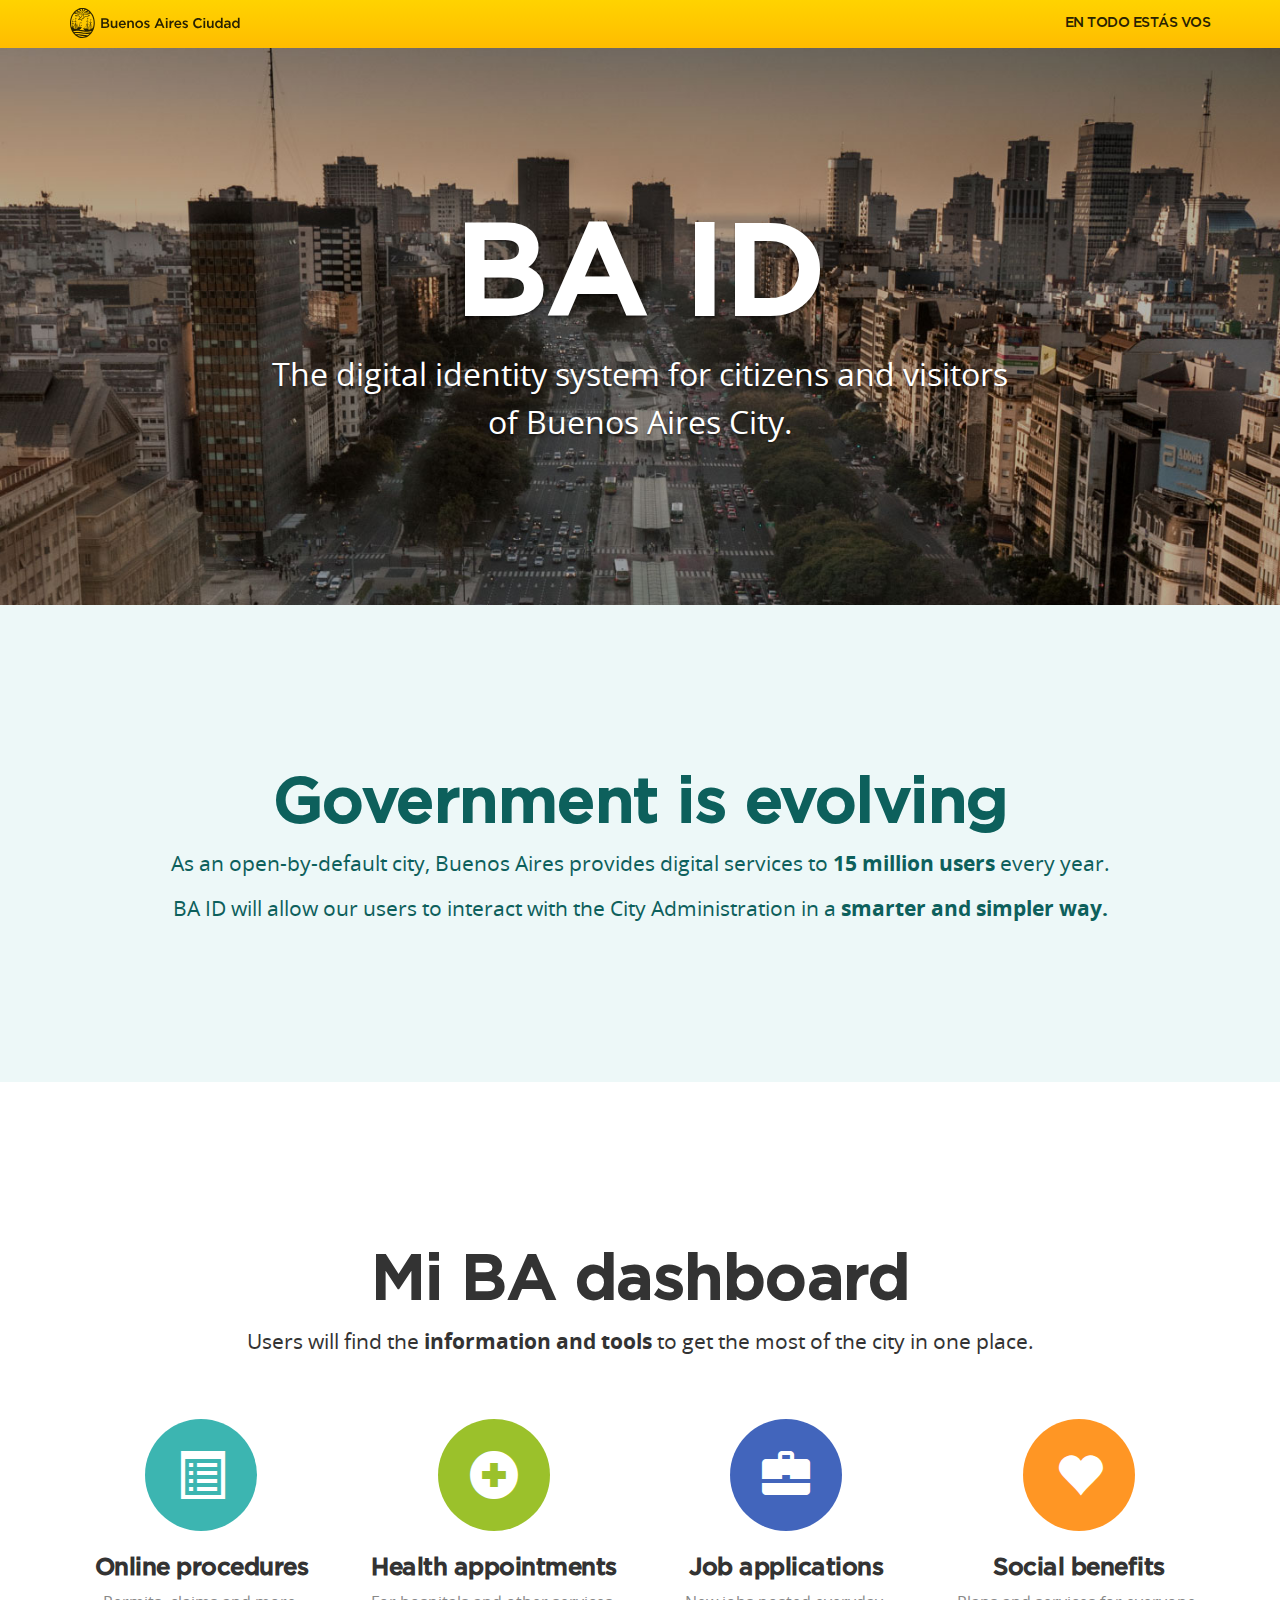
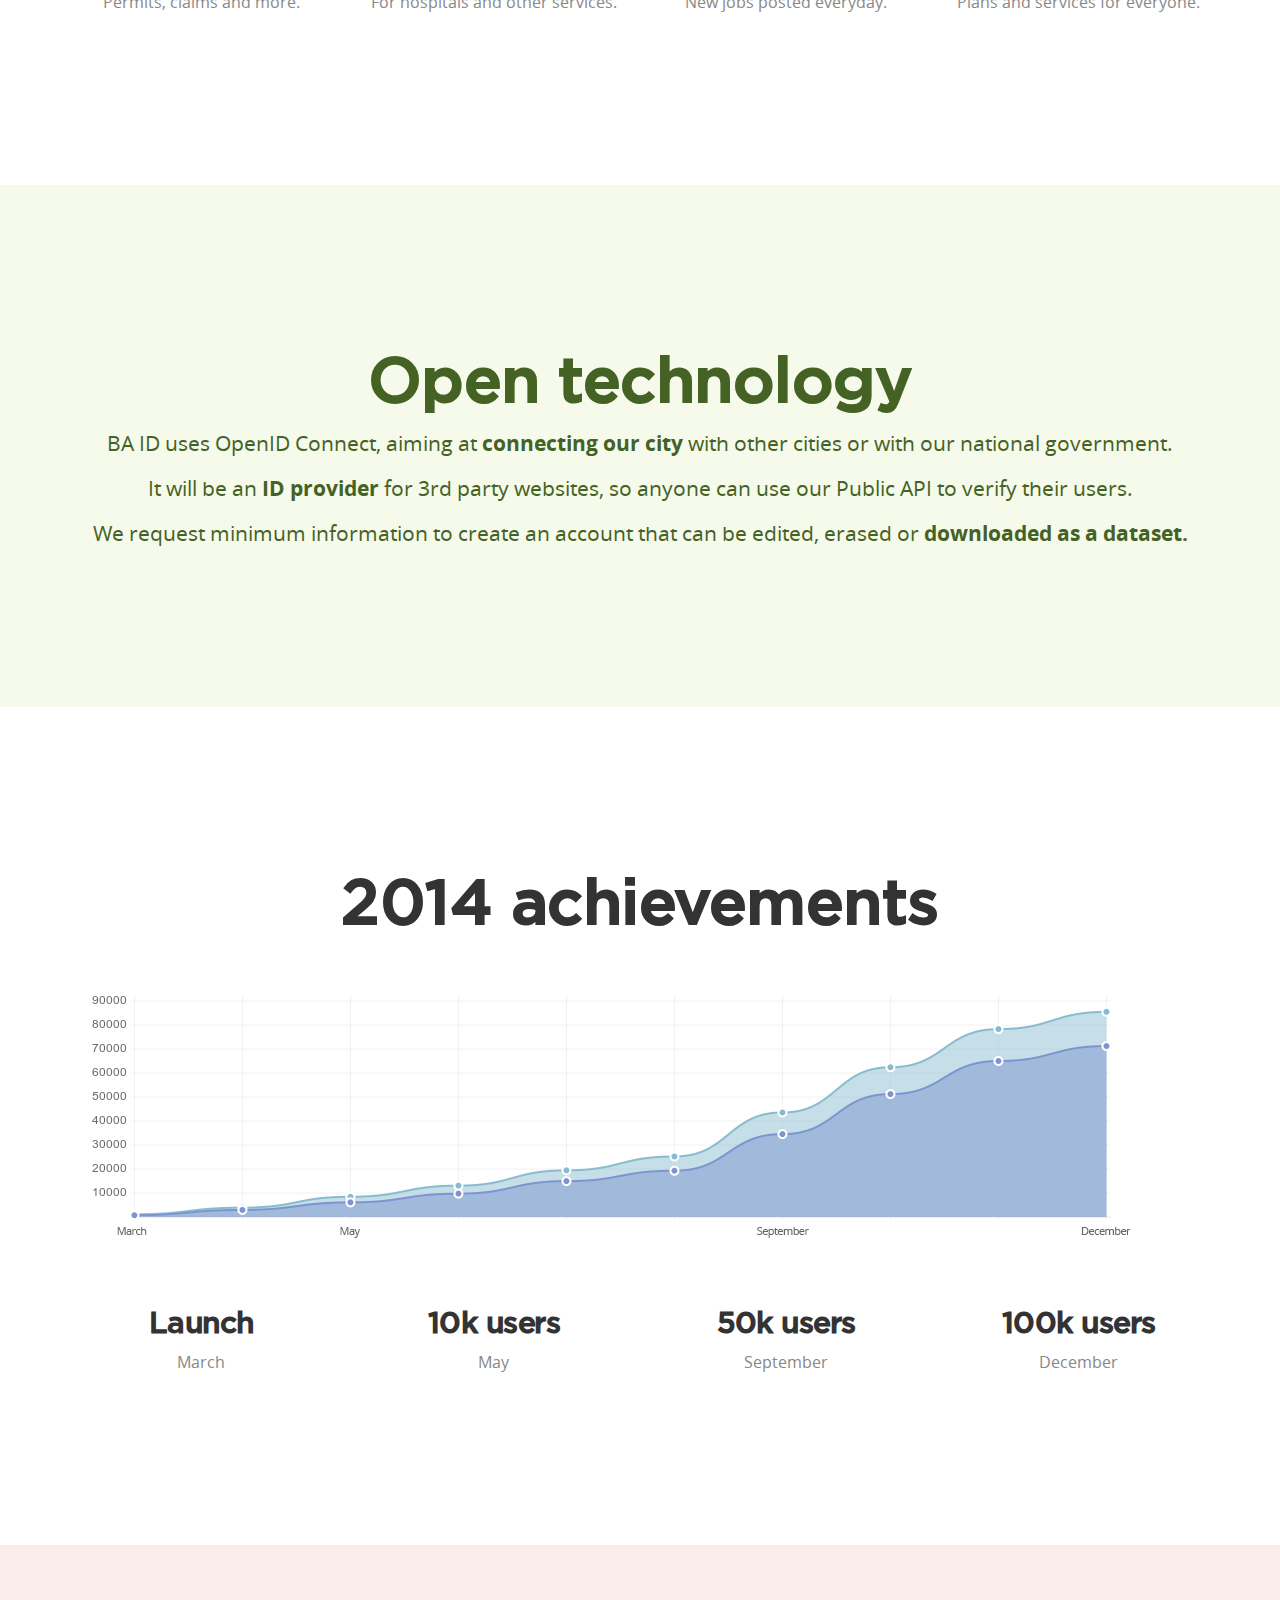
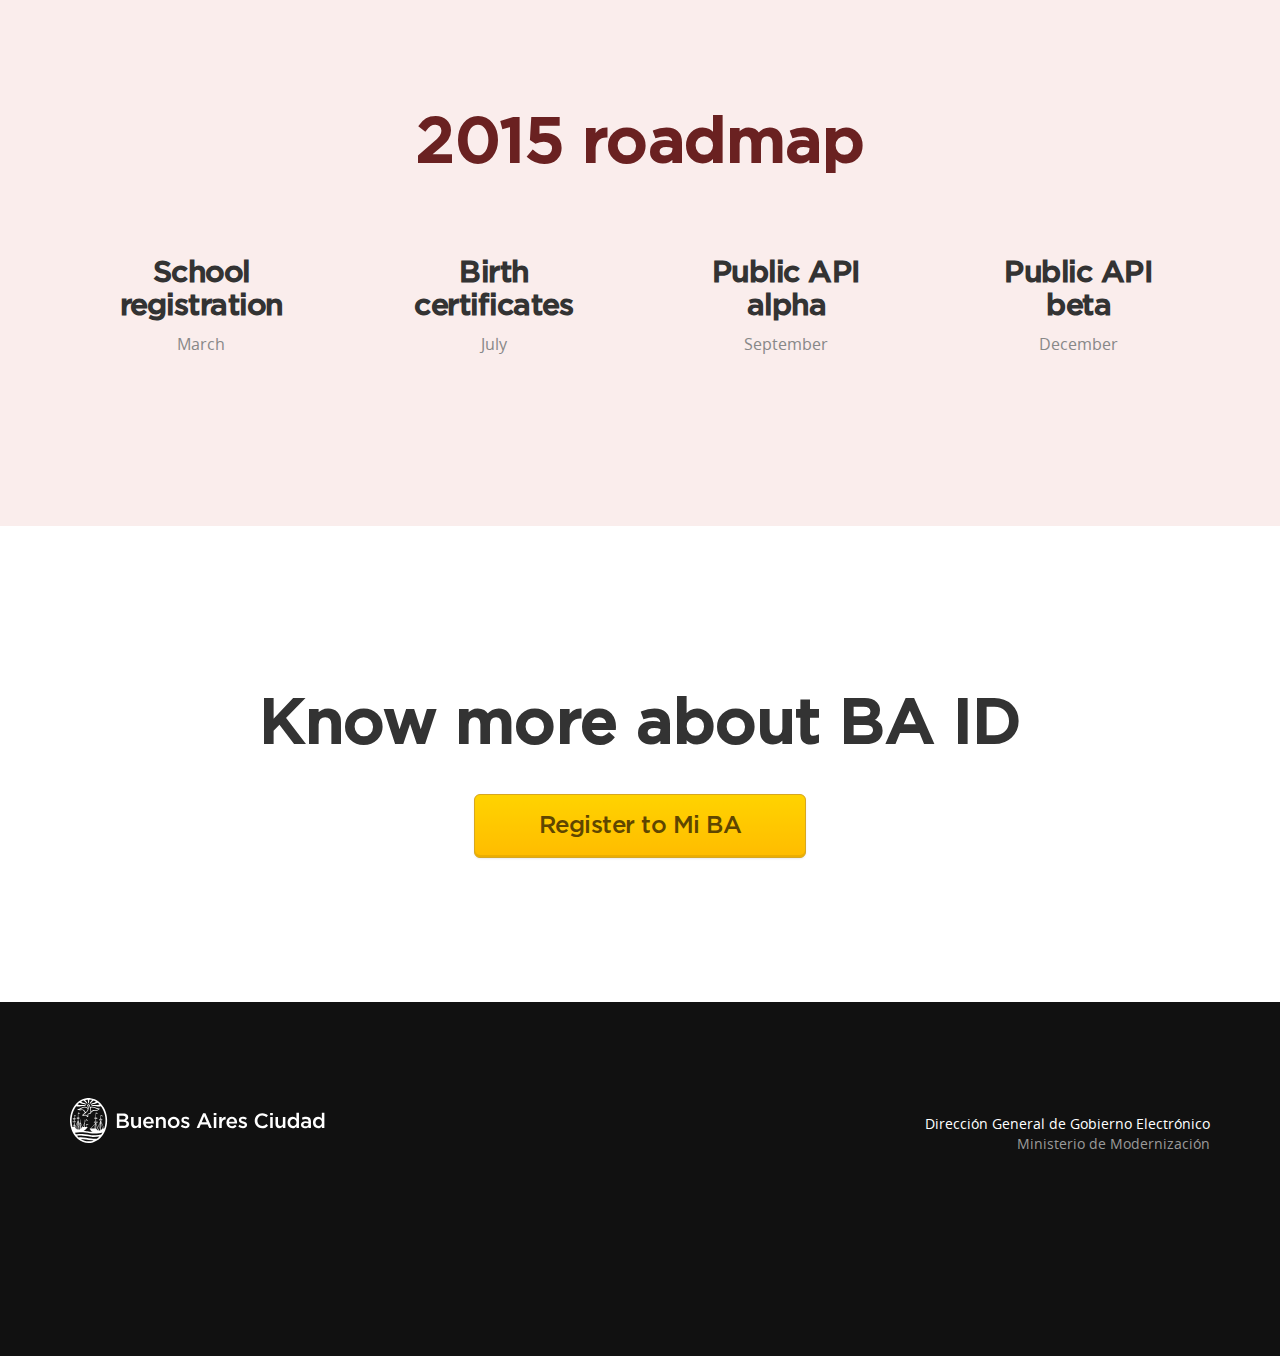
==== index.html @ 9ea33de0 "br" ====
﻿<!DOCTYPE html>
<html lang="es">
  <head>
    <meta charset="utf-8">
    <meta http-equiv="X-UA-Compatible" content="IE=edge">
    <meta name="viewport" content="width=device-width, initial-scale=1">
    <meta name="description" content="BA ID">
    <meta name="author" content="Gobierno de la Ciudad de Buenos Aires">
    <title>BA ID</title>
    <link rel="shortcut icon" href="bastrap3/favicon.ico">
    <link rel="apple-touch-icon-precomposed" href="bastrap3/favicon-mobile.png">
    <link rel="stylesheet" href="bastrap3/bootstrap.min.css">
    <link rel="stylesheet" href="bastrap3/bastrap.css">
    <!--[if lt IE 9]>
      <script src="bastrap3/ba-modernizr.js"></script>
    <![endif]-->
    <style type="text/css">
      .main-container {
        padding:0;
      }
      .jumbotron {
        margin:0;
      }
      .jumbotron .container {
        padding-top: 96px;
        padding-bottom: 96px;
      }
      .jumbotron-main {
        background-image:url(assets/header.jpg);
      }
      .jumbotron-main h1 {
        font-size:128px;
        line-height:128px;
      }
      .jumbotron-main p {
        font-size:32px;
        line-height:48px;
      }
      .shortcut-row {
        margin-top:24px;
      }
      .shortcut-row p {
        font-size:16px;
      }
      .shortcut {
        background:transparent !important;
      }
      .footer {
        padding:96px 0 192px 0;
      }
      .bg-primary {
        background-color: #fffcea;
        color: #5f4600;
      }
      .bg-success {
        background-color: #f6faeb;
        color: #456225;
      }
      .bg-info {
        background-color: #edf8f8;
        color: #0d605c;
      }
      .bg-warning {
        background-color: #fff5eb;
        color: #844c26;
      }
      .bg-danger {
        background-color: #faedec;
        color: #6a2121;
      }
      @media (max-width:480px) {
        .jumbotron-main .container {
          padding-top:0;
        }
      }
    </style>
  </head>
  <body>
    <header class="navbar navbar-primary navbar-top">
      <div class="container">
        <div class="row">
          <div class="col-md-6 col-sm-6">
            <a class="navbar-brand bac-header" href="http://www.buenosaires.gob.ar/" target="_blank">Buenos Aires Ciudad</a>
          </div>
          <div class="col-md-6 col-sm-6">
            <h5 class="sub-brand">En todo estás vos</h5>
          </div>
        </div>
      </div>
    </header>
    <main class="main-container" role="main">
      <div class="jumbotron jumbotron-main">
        <div class="container">
          <div class="row">
            <div class="col-md-8 col-md-offset-2">
              <h1>BA ID</h1>
              <p>The digital identity system for citizens and visitors of Buenos Aires City.</p>
            </div>
          </div>
        </div>
      </div>
      <div class="jumbotron bg-info">
        <div class="container">
          <div class="row">
            <div class="col-lg-12 col-lg-offset-0 col-md-8 col-md-offset-2">
              <h2 class="h1">Government is evolving</h2>
              <p>As an open-by-default city, Buenos Aires provides digital services to <strong>15 million users</strong> every year.</p>
              <p>BA ID will allow our users to interact with the City Administration in a <strong>smarter and simpler way.</strong></p>
            </div>
          </div>
        </div>
      </div>
      <div class="jumbotron bg-white">
        <div class="container">
          <div class="row">
            <div class="col-md-12">
              <h2 class="h1">Mi BA dashboard</h2>
              <p>Users will find the <strong>information and tools</strong> to get the most of the city in one place.</p>
            </div>
          </div>
          <div class="row shortcut-row">
            <div class="col-md-3 col-sm-6 shortcut">
              <span class="bg-info-lt">
                <span class="glyphicon glyphicon-list-alt"></span>
              </span>
              <h3>Online procedures</h3>
              <p>Permits, claims and more.</p>
            </div>
            <div class="col-md-3 col-sm-6 shortcut">
              <span class="bg-success-lt">
                <span class="glyphicon glyphicon-plus-sign"></span>
              </span>
              <h3>Health appointments</h3>
              <p>For hospitals and other services.</p>
            </div>
            <div class="col-md-3 col-sm-6 shortcut">
              <span class="bg-blue-lt">
                <span class="glyphicon glyphicon-briefcase"></span>
              </span>
              <h3>Job applications</h3>
              <p>New jobs posted everyday.</p>
            </div>
            <div class="col-md-3 col-sm-6 shortcut">
              <span class="bg-warning-lt">
                <span class="glyphicon glyphicon-heart"></span>
              </span>
              <h3>Social benefits</h3>
              <p>Plans and services for everyone.</p>
            </div>
          </div>
        </div>
      </div>
      <div class="jumbotron bg-success">
        <div class="container">
          <div class="row">
            <div class="col-lg-12 col-lg-offset-0 col-md-8 col-md-offset-2">
              <h2 class="h1">Open technology</h2>
              <p>BA ID uses OpenID Connect, aiming at <strong>connecting our city</strong> with other cities or with our national government.</p>
              <p>It will be an <strong>ID provider</strong> for 3rd party websites, so anyone can use our Public API to verify their users.</p>
              <p>We request minimum information to create an account that can be edited, erased or <strong>downloaded as a dataset.</strong></p>
            </div>
          </div>
        </div>
      </div>
      <div class="jumbotron bg-white">
        <div class="container">
          <div class="row">
            <div class="col-md-12">
              <h2 class="h1">2014 achievements</h2>
              <br /><br />
              <img class="img-responsive" src="assets/mensual.png" />
            </div>
          </div>
          <div class="row shortcut-row">
            <div class="col-md-3 col-sm-6 shortcut">
              <h3 class="h2">Launch</h3>
              <p>March</p>
            </div>
            <div class="col-md-3 col-sm-6 shortcut">
              <h3 class="h2">10k users</h3>
              <p>May</p>
            </div>
            <div class="col-md-3 col-sm-6 shortcut">
              <h3 class="h2">50k users</h3>
              <p>September</p>
            </div>
            <div class="col-md-3 col-sm-6 shortcut">
              <h3 class="h2">100k users</h3>
              <p>December</p>
            </div>
          </div>
        </div>
      </div>
      <div class="jumbotron bg-danger">
        <div class="container">
          <div class="row">
            <div class="col-md-12">
              <h2 class="h1">2015 roadmap</h2>
            </div>
          </div>
          <div class="row shortcut-row">
            <div class="col-md-3 col-sm-6 shortcut">
              <h3 class="h2">School<br />registration</h3>
              <p>March</p>
            </div>
            <div class="col-md-3 col-sm-6 shortcut">
              <h3 class="h2">Birth<br />certificates</h3>
              <p>July</p>
            </div>
            <div class="col-md-3 col-sm-6 shortcut">
              <h3 class="h2">Public API<br />alpha</h3>
              <p>September</p>
            </div>
            <div class="col-md-3 col-sm-6 shortcut">
              <h3 class="h2">Public API<br />beta</h3>
              <p>December</p>
            </div>
          </div>
        </div>
      </div>
      <div class="jumbotron bg-white">
        <div class="container">
          <h2 class="h1">Know more about BA ID</h2>
          <a class="btn btn-xl btn-primary" href="http://www.buenosaires.gob.ar/miba/" target="_blank">Register to Mi BA</a>
        </div>
      </div>
    </main>
    <footer>
      <div class="footer">
        <div class="container">
          <div class="row">
            <div class="col-md-6 col-sm-6">
              <a class="navbar-brand bac-footer" href="http://www.buenosaires.gob.ar" target="_blank">Buenos Aires Ciudad</a>
            </div>
            <div class="col-md-6 col-sm-6">
              <div class="sub-brand">
                <p>Dirección General de Gobierno Electrónico<br />
                <span class="text-muted">Ministerio de Modernización</span></p>
              </div>
            </div>
          </div>
        </div>
      </div>
    </footer>
  </body>
</html>
---- bastrap3/bastrap.css ----
/* Main */

html {
  background-color:#111;
  height:100%;
}
body {
  background-color:#fff;
}
.main-container {
  padding-top:48px;
  padding-bottom:96px;
}
hr {
  border-top: 1px solid #e5e5e5;
  margin-top: 23px;
  margin-bottom: 24px;
}
.footer hr {
  border-top: 1px solid #333;
}
.hrblank {
  border-color:transparent;
  margin-top: 15px;
  margin-bottom: 15px;
}
pre {
  border:0 none;
  padding:0;
}
.anchor {
  display:block;
}

/* Font Config */

body, .label, .list-group, .list-group p, .list-group-item-text, .shortcut p, .alert-link p,
blockquote p, .list-group blockquote p, .jumbotron p, .lead {
  font-family: "OpenSans", Helvetica, Arial, sans-serif;
}
b, p strong, span strong, thead > tr > th, .progress-bar, label, dt, .h6, h6 {
  font-family: "OpenSansBold", Helvetica, Arial, sans-serif;
  font-weight: normal;
}

h4, .h4, h5, .h5, .panel-title, .btn, .input-xl, .navbar-brand {
  font-family: "Gotham", Helvetica, Arial, sans-serif;
  letter-spacing: -0.5px;
}
h1, .h1, h2, .h2, h3, .h3 {
  font-family: "Gotham", Helvetica, Arial, sans-serif;
  font-weight: bold;
  letter-spacing: -0.5px;
}

/* blockquote */

blockquote {
  border:0;
  text-align:center;
  margin:36px 15% 36px 15%;
  padding:16px 0;
  border-top:solid 1px #e5e5e5;
  border-bottom:solid 1px #e5e5e5;
}
blockquote p {
  font-size:24px;
  line-height:32px;
}
.list-group blockquote {
  border:0;
  text-align:left;
  margin:10px 0 15px 0;
  padding:0;
}
.list-group blockquote footer {
  text-align:right;
}
blockquote footer,
blockquote small,
blockquote .small {
  color: #aaa;
}

/* links */

a,
.btn-link {
  color: #5574c3;
  text-decoration:underline;
}
.btn {
  white-space: normal;
}
.input-group .btn {
  white-space: nowrap;
}
.btn,
.btn a,
.dropdown-menu a,
nav a,
.nav a,
.navbar a,
.sidebar a,
.breadcrumb a,
.pager a,
.list-group a,
.panel-heading a,
.panel-footer a {
  text-decoration:none;
}
.btn-link {
  text-decoration:underline;
}
a:hover,
a:focus,
.btn-link:hover,
.btn-link:focus {
  color: #215093;
}
a:active,
a.active,
.btn-link:active,
.btn-link.active {
  color: #5574c3;
}
.btn-link:active,
.btn-link.active {
  box-shadow: none;
}
a:visited,
.btn-link:visited {
  color: #a655ac;
}
a.list-group-item,
.panel-default > .panel-heading a {
  color:#333;
}
.btn:focus,
.btn:active:focus,
.btn.active:focus {
  outline:0;
}
a:focus,
a:active:focus,
a.active:focus,
input[type=file]:focus,
input[type=radio]:focus,
input[type=checkbox]:focus {
  outline-style: dotted;
  outline-width: 1px;
  outline-color: #ccc;
  outline-offset: 0;
}

/* btn */

.btn {
  box-shadow: 0 1px 2px rgba(0, 0, 0, .075),
              inset 0 -2px 0 rgba(0, 0, 0, .075);
}
.btn:hover {
  box-shadow: 0 1px 2px rgba(0, 0, 0, .025),
              inset 0 -2px 0 rgba(0, 0, 0, .075);
}
.btn:active,
.btn.active {
  box-shadow: 0 1px 2px rgba(0, 0, 0, .025),
              inset 0 2px 4px rgba(0, 0, 0, .125);
}
.btn:active,
.btn.active {
  background-image: none;
}
.btn-link,
.btn-link:hover,
.btn-link:active,
.btn-link.active,
.btn-link:focus {
  box-shadow:none;
}
.btn-success,
.btn-success:visited,
.btn-info,
.btn-info:visited,
.btn-warning,
.btn-warning:visited,
.btn-danger,
.btn-danger:visited,
.btn-inverse,
.btn-inverse:visited,
.btn-blue,
.btn-blue:visited,
.btn-violet,
.btn-violet:visited,
.btn-pink,
.btn-pink:visited {
  color:#fff;
}
.btn-group-xl>.btn, .btn-xl {
  padding:15px 64px;
  font-size: 24px;
  line-height: 32px;
  border-radius: 6px;
}

/* btn-baid */

.glyphicon-ba {
  position:relative;
  vertical-align:middle;
  margin-left:2px;
  margin-top:-2px;
  height:16px;
}
.btn-xl .glyphicon-ba {
  height:30px;
  margin-top:-4px;
 } 
.btn-lg .glyphicon-ba {
  height:22px;
  margin-top:-2px;
}
.btn-sm .glyphicon-ba {
  height:14px;
  margin-top:-2px;
}
.btn-xs .glyphicon-ba {
  height:12px;
  margin-top:-2px;
}

/* btn gradient default */

.btn-default,
.open > .dropdown-toggle.btn-default,
.open > .dropdown-toggle.btn-default,
.btn-default.disabled,
.btn-default[disabled],
.btn-default:visited {
  background-image: linear-gradient(to bottom, #f9f9f9 0%, #eaeaea 100%);
  background-color: #eaeaea;
  border-color: #d0d0d0;
  color:#666;
}
.btn-default:hover,
.btn-default:focus {
  background-image: linear-gradient(to bottom, #fbfbfb 0%, #f2f2f2 100%);
  background-color: #f2f2f2;
  border-color: #e3e3e3;
  color:#888;
}
.btn-default.active,
.btn-default:active {
  background-image: linear-gradient(to bottom, #ececec 0%, #d9d9d9 100%);
  background-color: #e7e7e7;
  border-color: #c1c1c1;
  color:#888;
}

/* btn gradient primary */

.btn-primary,
.open > .dropdown-toggle.btn-primary,
.dropdown-menu > .active > a,
.dropdown-menu > .active > a:hover,
.dropdown-menu > .active > a:focus,
.navbar-primary,
.progress-bar,
.btn-gcba,
.open > .dropdown-toggle.btn-gcba,
.btn-primary.disabled,
.btn-primary[disabled],
.btn-primary:visited {
  background-image: linear-gradient(to bottom, #ffd300 0%, #ffbc00 100%);
  background-color: #ffbc00;
  border-color: #d7a721;
  color:#5f4600;
}
.btn-primary:hover,
.btn-primary:focus,
.btn-gcba:hover,
.btn-gcba:focus {
  background-image: linear-gradient(to bottom, #ffdc33 0%, #ffc933 100%);
  background-color: #ffc933;
  border-color: #dfb94d;
  color:#735500;
}
.btn-primary:active,
.btn-primary.active,
.btn-gcba:active,
.btn-gcba.active {
  background-image: linear-gradient(to bottom, #edc400 0%, #edaf00 100%);
  background-color: #edaf00;
  border-color: #c89b1f;
  color:#735500;
}

/* btn gradient success */

.btn-success,
.open > .dropdown-toggle.btn-success,
.progress-bar-success,
.btn-success.disabled,
.btn-success[disabled] {
  background-image: linear-gradient(to bottom, #9bc12b 0%, #6eaa2e 100%);
  background-color: #6eaa2e;
  border-color: #679239;
}
.btn-success:hover,
.btn-success:focus {
  background-image: linear-gradient(to bottom, #a5c740 0%, #7cb242 100%);
  background-color: #7cb242;
  border-color: #769d4c;
  color:#f6faeb;
}
.btn-success:active,
.btn-success.active {
  background-image: linear-gradient(to bottom, #90b328 0%, #669e2b 100%);
  background-color: #669e2b;
  border-color: #608835;
}

/* btn gradient info */

.btn-info,
.open > .dropdown-toggle.btn-info,
.progress-bar-info,
.btn-info.disabled,
.btn-info[disabled] {
  background-image: linear-gradient(to bottom, #3cb5b1 0%, #00a59d 100%);
  background-color: #00a59d;
  border-color: #148a85;
}
.btn-info:hover,
.btn-info:focus {
  background-image: linear-gradient(to bottom, #4fbcb9 0%, #19aea7 100%);
  background-color: #19aea7;
  border-color: #009992;
  color:#edf8f8;
}
.btn-info:active,
.btn-info.active {
  background-image: linear-gradient(to bottom, #38a8a5 0%, #009992 100%);
  background-color: #009992;
  border-color: #13807c;
}

/* btn gradient warning */

.btn-warning,
.open > .dropdown-toggle.btn-warning,
.progress-bar-warning,
.btn-warning.disabled,
.btn-warning[disabled] {
  background-image: linear-gradient(to bottom, #ff9624 0%, #ef7d30 100%);
  background-color: #ef7d30;
  border-color: #c5743d;
}
.btn-warning:hover,
.btn-warning:focus {
  background-image: linear-gradient(to bottom, #ffa039 0%, #f18a44 100%);
  background-color: #f18a44;
  border-color: #cb8250;
  color:#fff5eb;
}
.btn-warning:active,
.btn-warning.active {
  background-image: linear-gradient(to bottom, #ed8b21 0%, #de742d 100%);
  background-color: #de742d;
  border-color: #b76c39;
}

/* btn gradient danger */

.btn-danger,
.open > .dropdown-toggle.btn-danger,
.progress-bar-danger,
.btn-danger.disabled,
.btn-danger[disabled] {
  background-image: linear-gradient(to bottom, #d13f34 0%, #ba2727 100%);
  background-color: #ba2727;
  border-color: #932b2b;
}
.btn-danger:hover,
.btn-danger:focus {
  background-image: linear-gradient(to bottom, #d65248 0%, #c34a43 100%);
  background-color: #c13c3c;
  border-color: #9e4040;
  color:#faedec;
}
.btn-danger:active,
.btn-danger.active {
  background-image: linear-gradient(to bottom, #c23b30 0%, #ad2424 100%);
  background-color: #ad2424;
  border-color: #892828;
}

/* btn gradient inverse */

.btn-inverse,
.open > .dropdown-toggle.btn-inverse,
.progress-bar-inverse,
.btn-inverse.disabled,
.btn-inverse[disabled] {
  background-image: linear-gradient(to bottom, #474747 0%, #111 100%);
  background-color: #111;
  border-color: #0f0f0f;
}
.btn-inverse:hover,
.btn-inverse:focus {
  background-image: linear-gradient(to bottom, #595959 0%, #282828 100%);
  background-color: #282828;
  border-color: #272727;
  color:#f9f9f9;
}
.btn-inverse:active,
.btn-inverse.active {
  background-image: linear-gradient(to bottom, #424242 0%, #101010 100%);
  background-color: #101010;
  border-color: #0e0e0e;
}

/* btn gradient blue */

.btn-blue,
.open > .dropdown-toggle.btn-blue,
.progress-bar-blue,
.btn-blue.disabled,
.btn-blue[disabled] {
  background-image: linear-gradient(to bottom, #4265bc 0%, #23569e 100%);
  background-color: #23569e;
  border-color: #274c7e;
}
.btn-blue:hover,
.btn-blue:focus {
  background-image: linear-gradient(to bottom, #5574c3 0%, #3967a8 100%);
  background-color: #3967a8;
  border-color: #3c5e8b;
  color:#eef1f9;
}
.btn-blue:active,
.btn-blue.active {
  background-image: linear-gradient(to bottom, #3d5eaf 0%, #215093 100%);
  background-color: #215093;
  border-color: #244775;
}

/* btn gradient violet */

.btn-violet,
.open > .dropdown-toggle.btn-violet,
.progress-bar-violet,
.btn-violet.disabled,
.btn-violet[disabled] {
  background-image: linear-gradient(to bottom, #9c43a3 0%, #8339aa 100%);
  background-color: #8339aa;
  border-color: #6d3989;
}
.btn-violet:hover,
.btn-violet:focus {
  background-image: linear-gradient(to bottom, #a655ac 0%, #8f4cb2 100%);
  background-color: #8f4cb2;
  border-color: #7b4c95;
  color:#f6eef7;
}
.btn-violet:active,
.btn-violet.active {
  background-image: linear-gradient(to bottom, #913e97 0%, #7a359e 100%);
  background-color: #7a359e;
  border-color: #65357f;
}

/* btn gradient pink */

.btn-pink,
.open > .dropdown-toggle.btn-pink,
.progress-bar-pink,
.btn-pink.disabled,
.btn-pink[disabled] {
  background-image: linear-gradient(to bottom, #c64b7d 0%, #b52d81 100%);
  background-color: #b52d81;
  border-color: #92316d;
}
.btn-pink:hover,
.btn-pink:focus {
  background-image: linear-gradient(to bottom, #cc5d8a 0%, #bc428d 100%);
  background-color: #bc428d;
  border-color: #9d457b;
  color:#faeff3;
}
.btn-pink:active,
.btn-pink.active {
  background-image: linear-gradient(to bottom, #b84674 0%, #a82a78 100%);
  background-color: #a82a78;
  border-color: #882e65;
}

/* Gradient progress background */

.progress {
  background-image:  linear-gradient(to bottom, #ebebeb 0%, #f5f5f5 100%);
  background-color: #f5f5f5;
}

/* background + alert + links */

.alert {
  border:0 none;
}
.alert-success,
.alert-info,
.alert-warning,
.alert-danger {
  background:transparent;
}

.alert a,
.alert .alert-link {
  font-weight: normal;
}
.alert-primary,
.bg-primary {
  background-color: #ffd300;
}
.alert-primary,
.alert-primary a,
.alert-primary .alert-link,
.bg-primary,
.bg-primary a {
  color: #5f4600;
}
.alert-success,
.bg-success {
  background-color: #f0f6df;
}
.alert-success,
.alert-success a,
.alert-success .alert-link,
.bg-success,
.bg-success a {
  color: #456225;
}
.alert-info,
.bg-info {
  background-color: #e2f4f3;
}
.alert-info,
.alert-info a,
.alert-info .alert-link,
.bg-info,
.bg-info a {
  color: #0d605c;
}
.alert-warning,
.bg-warning {
  background-color: #ffefde;
}
.alert-warning,
.alert-warning a,
.alert-warning .alert-link,
.bg-warning,
.bg-warning a {
  color: #844c26;
}
.alert-danger,
.bg-danger {
  background-color: #f8e2e1;
}
.alert-danger,
.alert-danger a,
.alert-danger .alert-link,
.bg-danger,
.bg-danger a {
  color: #6a2121;
}

/* text helper classes */

.text-primary,
.text-primary a {
  color:#edaf00;
}
.text-success,
.text-success a {
  color:#669e2b;
}
.text-info,
.text-info a {
  color:#009992;
}
.text-warning,
.text-warning a {
  color:#de742d;
}
.text-danger,
.text-danger a {
  color:#ad2424;
}

/* fields form + helper colors */

.form-control {
  box-shadow: inset 0 2px 2px rgba(0,0,0,.075);
}
.has-success .checkbox,
.has-success .checkbox-inline,
.has-success .control-label,
.has-success .help-block,
.has-success .radio,
.has-success .radio-inline,
.has-success .form-control-feedback {
  color: #7baa45;
}
.has-success .form-control {
  border-color: #7baa45;
}
.has-success .form-control:focus {
  border-color: #649b24;
  box-shadow: 0px 0px 6px #7baa45;
}
.has-warning .checkbox,
.has-warning .checkbox-inline,
.has-warning .control-label,
.has-warning .help-block,
.has-warning .radio,
.has-warning .radio-inline,
.has-warning .form-control-feedback {
  color: #dd7731;
}
.has-warning .form-control {
  border-color: #dd7731;
}
.has-warning .form-control:focus {
  border-color: #cc621b;
  box-shadow: 0px 0px 6px #dd7731;
}
.has-error .checkbox,
.has-error .checkbox-inline,
.has-error .control-label,
.has-error .help-block,
.has-error .radio,
.has-error .radio-inline,
.has-error .form-control-feedback {
  color: #bc4946;
}
.has-error .form-control {
  border-color: #bc4946;
}
.has-error .form-control:focus {
  border-color: #b23634;
  box-shadow: 0px 0px 6px #bc4946;
}

/* focus */

a.thumbnail:hover,
a.thumbnail:focus,
a.thumbnail.active,
.form-control:focus {
  border-color: #aaa;
  box-shadow: 0px 0px 6px #cccccc;
}

/* transitions */

a,
.btn,
.form-control,
.thumbnail {
  transition: none;
}

/* input */

.input-xl {
  height: 65px;
  font-size: 24px;
}

/* Tables */

.table>thead>tr>th {
  border-color:#e5e5e5;
}
.table > thead > tr > th,
.table > tbody > tr > th,
.table > tfoot > tr > th,
.table > thead > tr > td,
.table > tbody > tr > td,
.table > tfoot > tr > td {
  border-top:solid 1px #e5e5e5;
}
.table > thead > tr > td.active,
.table > tbody > tr > td.active,
.table > tfoot > tr > td.active,
.table > thead > tr > th.active,
.table > tbody > tr > th.active,
.table > tfoot > tr > th.active,
.table > thead > tr.active > td,
.table > tbody > tr.active > td,
.table > tfoot > tr.active > td,
.table > thead > tr.active > th,
.table > tbody > tr.active > th,
.table > tfoot > tr.active > th {
  background-color: #aaa;
  color: #fff;
}
.table-hover > tbody > tr:hover > td,
.table-hover > tbody > tr:hover > th {
  background-color: #f9f9f9;
}
.table-hover > tbody > tr > td.active:hover,
.table-hover > tbody > tr > th.active:hover,
.table-hover > tbody > tr.active:hover > td,
.table-hover > tbody > tr.active:hover > th {
  background-color:#a5a5a5;
}
.list-group-item-primary,
a.list-group-item-primary,
.table > thead > tr > td.primary,
.table > tbody > tr > td.primary,
.table > tfoot > tr > td.primary,
.table > thead > tr > th.primary,
.table > tbody > tr > th.primary,
.table > tfoot > tr > th.primary,
.table > thead > tr.primary > td,
.table > tbody > tr.primary > td,
.table > tfoot > tr.primary > td,
.table > thead > tr.primary > th,
.table > tbody > tr.primary > th,
.table > tfoot > tr.primary > th {
  background-color: #fffcea;
  color: #5f4600;
}
a.list-group-item-primary:focus,
a.list-group-item-primary:hover,
.table-hover > tbody > tr > td.primary:hover,
.table-hover > tbody > tr > th.primary:hover,
.table-hover > tbody > tr.primary:hover > td,
.table-hover > tbody > tr:hover > .primary,
.table-hover > tbody > tr.primary:hover > th {
  background-color: #fff8d9;
}
.list-group-item-success,
a.list-group-item-success,
.table > thead > tr > td.success,
.table > tbody > tr > td.success,
.table > tfoot > tr > td.success,
.table > thead > tr > th.success,
.table > tbody > tr > th.success,
.table > tfoot > tr > th.success,
.table > thead > tr.success > td,
.table > tbody > tr.success > td,
.table > tfoot > tr.success > td,
.table > thead > tr.success > th,
.table > tbody > tr.success > th,
.table > tfoot > tr.success > th {
  background-color: #f6faeb;
  color: #456225;
}
a.list-group-item-success:focus,
a.list-group-item-success:hover,
.table-hover > tbody > tr > td.success:hover,
.table-hover > tbody > tr > th.success:hover,
.table-hover > tbody > tr.success:hover > td,
.table-hover > tbody > tr:hover > .success,
.table-hover > tbody > tr.success:hover > th {
  background-color: #f0f6df;
}
.list-group-item-info,
a.list-group-item-info,
.table > thead > tr > td.info,
.table > tbody > tr > td.info,
.table > tfoot > tr > td.info,
.table > thead > tr > th.info,
.table > tbody > tr > th.info,
.table > tfoot > tr > th.info,
.table > thead > tr.info > td,
.table > tbody > tr.info > td,
.table > tfoot > tr.info > td,
.table > thead > tr.info > th,
.table > tbody > tr.info > th,
.table > tfoot > tr.info > th {
  background-color: #edf8f8;
  color: #0d605c;
}
a.list-group-item-info:focus,
a.list-group-item-info:hover,
.table-hover > tbody > tr > td.info:hover,
.table-hover > tbody > tr > th.info:hover,
.table-hover > tbody > tr.info:hover > td,
.table-hover > tbody > tr:hover > .info,
.table-hover > tbody > tr.info:hover > th {
  background-color: #e2f4f3;
}
.list-group-item-warning,
a.list-group-item-warning,
.table > thead > tr > td.warning,
.table > tbody > tr > td.warning,
.table > tfoot > tr > td.warning,
.table > thead > tr > th.warning,
.table > tbody > tr > th.warning,
.table > tfoot > tr > th.warning,
.table > thead > tr.warning > td,
.table > tbody > tr.warning > td,
.table > tfoot > tr.warning > td,
.table > thead > tr.warning > th,
.table > tbody > tr.warning > th,
.table > tfoot > tr.warning > th {
  background-color: #fff5eb;
  color: #844c26;
}
a.list-group-item-warning:focus,
a.list-group-item-warning:hover,
.table-hover > tbody > tr > td.warning:hover,
.table-hover > tbody > tr > th.warning:hover,
.table-hover > tbody > tr.warning:hover > td,
.table-hover > tbody > tr:hover > .warning,
.table-hover > tbody > tr.warning:hover > th {
  background-color: #ffefde;
}
.list-group-item-danger,
a.list-group-item-danger,
.table > thead > tr > td.danger,
.table > tbody > tr > td.danger,
.table > tfoot > tr > td.danger,
.table > thead > tr > th.danger,
.table > tbody > tr > th.danger,
.table > tfoot > tr > th.danger,
.table > thead > tr.danger > td,
.table > tbody > tr.danger > td,
.table > tfoot > tr.danger > td,
.table > thead > tr.danger > th,
.table > tbody > tr.danger > th,
.table > tfoot > tr.danger > th {
  background-color: #faedec;
  color: #6a2121;
}
a.list-group-item-danger:focus,
a.list-group-item-danger:hover,
.table-hover > tbody > tr > td.danger:hover,
.table-hover > tbody > tr > th.danger:hover,
.table-hover > tbody > tr.danger:hover > td,
.table-hover > tbody > tr:hover > .danger,
.table-hover > tbody > tr.danger:hover > th {
  background-color: #f8e2e1;
}

/* img-thumbnail */

.thumbnail,
.img-thumbnail {
  box-shadow: 0 1px 2px rgba(0, 0, 0, .075);
}

/* nav tabs */

.nav a {
  color:#aaa;
}
.nav-tabs {
  border-bottom: 1px solid #e5e5e5;
}
.nav .open > a,
.nav .open > a:hover,
.nav .open > a:focus,
.nav-tabs > li > a:hover {
  background-color: #f5f5f5;
  border-color: #f5f5f5;
}
.nav-tabs > li > a:hover {
  border-bottom: solid 1px #ddd;
}
.nav > li > a:hover,
.nav > li > a:focus {
    text-decoration: none;
    background-color: #f5f5f5;
    color:#aaa;
}
.nav-tabs > li.active > a,
.nav-tabs > li.active > a:hover,
.nav-tabs > li.active > a:focus {
    color: #333;
}
.nav-tabs > li.active > a,
.nav-tabs > li.active > a:hover,
.nav-tabs > li.active > a:focus {
    border-color: #e5e5e5 #e5e5e5 transparent;
}
.nav-tabs .dropdown-menu {
  margin-top:0;
}

/* nav-pills */

.nav-pills > li.active > a,
.nav-pills > li.active > a:hover,
.nav-pills > li.active > a:focus {
  background-color:#aaa;
}
.nav-pills > .active > a > .badge,
a.list-group-item.active > .badge {
  color: #666;
}
.badge {
  background-color:#aaa;
}

/* dropdown-menu */

.dropdown-menu {
  border:0;
}
.dropdown-menu a {
  color:#333;
}
.dropdown-menu > li > a:hover,
.dropdown-menu > li > a:focus {
  background-color: #f5f5f5;
}
.navbar-top {
  min-height:48px;
}
.navbar-brand {
  height:48px;
}
.bac-header,
.bac-footer,
.ba-vos-footer {
  font-size:0 !important;
}
.bac-header,
.bac-footer,
.bavos-footer,
.ba-btn {
  background-repeat:no-repeat;
  background-size:contain;
  display:inline-block;
}
.bac-header:hover,
.bac-header:focus,
.bac-footer:hover,
.bac-footer:focus,
.bavos-footer:hover,
.bavos-footer:focus {
  opacity:.8;
}
.bac-header:active,
.bac-footer:active,
.bavos-footer:active {
  opacity:1;
}
.bac-header {
  width:170px;
  height:30px;
  background-image:url(bac-header.png);
  background-image:url(bac-header.svg), none;
}
.bac-footer {
  width:255px;
  height:45px;
  background-image:url(bac-footer.png);
  background-image:url(bac-footer.svg), none;
}
.ba-btn {
  width:51px;
  height:30px;
  background-image:url(ba-btn.png);
  background-image:url(ba-btn.svg), none;
  position:relative;
  left:4px;
  top:7px;
}
.navbar-primary .ba-btn {
  width:27px;
  height:16px;
  left:2px;
  top:3px;
}

/* padding navbar */

.navbar-primary.navbar-top .navbar-brand {
  margin-top: 8px;
}
.navbar>.container .navbar-brand,
.navbar>.container-fluid .navbar-brand {
  margin-left: 0;
}
.navbar-default.navbar-top .navbar-brand {
  padding-top: 27px;
}
.navbar-top .sub-brand {
  float:right;
}

@media (max-width: 560px) {
  .navbar-top .navbar-brand {
    display: block;
  }
  .navbar-top .sub-brand {
    display: none;
  }
}

.navbar-top h5.sub-brand {
  text-transform:uppercase;
  position: relative;
  top: 6px;
  color:#292202;
}
.navbar-top ul.sub-brand li:first-child {
  list-style: none;
}
@media (max-width: 767px) {
  .navbar-nav .open .dropdown-menu {
    background:#fff;
    margin-left:15px;
    margin-right:15px;
  }
}
.navbar-top .navbar-brand {
  font-family: "Gotham", Helvetica, Arial, sans-serif;
  font-weight: 600;
  font-size:24px;
}

/* navbar */

.navbar {
  border:0;
  border-bottom:solid 1px;
  border-radius:0;
  text-shadow: none;
  background-color: transparent;
  min-height: 48px;
}
.navbar-static-top,
.navbar-fixed-top,
.navbar-fixed-bottom,
.navbar-top {
  margin:0;
}
.navbar-form,
.navbar-collapse {
  border:0;
  box-shadow:none;
}
.navbar-form {
  margin: 8px 0 0 0;
}
.navbar-top ul.sub-brand {
  margin-top: 0;
}
.navbar-right {
  position:relative;
  padding-right:0;
}
.navbar-brand,
.navbar-nav > li > a {
  text-shadow: none;
}

.navbar-nav  > li > a{
  height:48px;
}

@media (max-width: 767px) {
  .navbar .navbar-nav  > li > a{
    text-align:left;
    border-color:transparent;
    height:48px;
  }
  .navbar .navbar-nav > .active > a,
  .navbar .navbar-nav > .active > a:focus,
  .navbar .navbar-nav > .active > a:hover {
    border:0;
  }
  .navbar-default.navbar-top .navbar-right {
    right:0;
  }
  .navbar-default.navbar-top .navbar-nav a {
    padding:13px 15px;
    min-height: inherit;
  }
}
.navbar-nav>li>.dropdown-menu {
  margin-top:1px;
}

/* sidebar nav */

.sidebar-brand {
  padding: 10px 15px 18px 15px;
  display:none;
  background:#f5f5f5;
}
.sidebar-brand h1 {
  margin:0;
}
.sidebar-brand a {
  margin: 10px 15px 5px 15px;
  text-decoration:none;
  display:block;
  font-size:14px;
}
.sidebar-brand a span {
  font-family: "Gotham", Helvetica, Arial, sans-serif;
  font-weight: 600;
  font-size: 24px;
  display:block;
  margin-bottom:5px;
}
.sidebar-first {
  margin-top:18px;
}

/* First level of nav */

.sidenav {
  margin-bottom: 60px;
  padding-bottom: 18px;
}

/* All levels of nav */

.sidebar .nav > li > a {
  display: block;
  color: #aaa;
  padding: 5px 30px 5px 28px;
  font-family: "OpenSans", Helvetica, Arial, sans-serif;
  font-size:14px;
}
.sidebar .nav > li > a:hover,
.sidebar .nav > li > a:focus {
  text-decoration: none;
  background-color: #f5f5f5;
}
.sidebar .nav > .active > a,
.sidebar .nav > .active:hover > a,
.sidebar .nav > .active:focus > a {
  font-family: "OpenSansBold", Helvetica, Arial, sans-serif;
  font-weight: normal;
  color: #333;
}
.sidebar .nav > .active > .nav > .active >a,
.sidebar .nav > .active > .nav > .active > .active:hover > a,
.sidebar .nav > .active > .nav > .active > .active:focus > a {
  background-color: #f5f5f5;
}

/* Nav: second level */

.sidebar > ul > li {
margin-bottom: 8px;
}
.sidebar .nav .nav > li > a {
  padding-top:    3px;
  padding-bottom: 3px;
  padding-left: 30px;
  font-size: 12px;
  font-family: "OpenSans", Helvetica, Arial, sans-serif;
  padding-left:45px;
}
.sidebar .nav .nav > .active > a,
.sidebar .nav .nav > .active:hover > a,
.sidebar .nav .nav > .active:focus > a {
  font-family: "OpenSansBold", Helvetica, Arial, sans-serif;
  font-weight: normal;
}
.sidebar .nav .nav > li {
  display:none;
}
.sidebar .nav > li.active > .nav > li {
  display:block;
}

/* sidebar media fix */

@media (max-width: 992px) {
  .sidebar-brand,
  .sidebar-first > ul {
    display:none !important;
  }
  ul.affix {
    position:relative !important;
    top:0 !important;
  }
  .sidebar .nav > .active > a,
  .sidebar .nav > .active > a:hover {
    color:#aaa;
  font-family: "OpenSans", Helvetica, Arial, sans-serif;
  }
  .sidebar .nav > .active > a:hover {
    text-decoration: none;
    background-color: #F5F5F5;
  }
}

/* affix */

ul.affix {
  position: fixed; 
  top: 40px;
}
ul.affix-top {
  position: static;
}
ul.affix-bottom {
  position: absolute;
}

/* navbar-default */

.navbar-default .navbar-nav>li>a,
.navbar-default .navbar-brand {
  color: #aaa;
}
.navbar-default .navbar-nav > .active > a,
.navbar-default .nav>li>a:active
.navbar-default .dropdown-menu > li > a:hover,
.navbar-default .dropdown-menu > li > a:focus,
.navbar-default .nav>li>a:focus,
.navbar-default .nav>li>a:hover,
.navbar-default .nav .open>a,
.navbar-default .nav .open>a:focus,
.navbar-default .nav .open>a:hover,
.navbar-default .navbar-brand:focus,
.navbar-default .navbar-brand:hover,
.navbar-default .navbar-nav > .active > a,
.navbar-default .navbar-nav > .active > a:focus,
.navbar-default .navbar-nav > .active > a:hover {
  color: #333;
}
.navbar-default,
.navbar-default .navbar-toggle,
.navbar-default .navbar-nav > .active > a,
.navbar-default .navbar-nav > .active > a:focus,
.navbar-default .navbar-nav > .active > a:hover {
  border-color: #e5e5e5;
}
.navbar-default .navbar-nav > .active > a,
.navbar-default .nav>li>a:active
.navbar-default .dropdown-menu > li > a:hover,
.navbar-default .dropdown-menu > li > a:focus,
.navbar-default .nav>li>a:focus,
.navbar-default .nav>li>a:hover,
.navbar-default .nav .open>a,
.navbar-default .nav .open>a:focus,
.navbar-default .nav .open>a:hover,
.navbar-default .navbar-toggle:hover,
.navbar-default .navbar-toggle:focus,
.navbar-default .navbar-toggle:active,
.navbar-default .navbar-nav > .active > a,
.navbar-default .navbar-nav > .active > a:focus,
.navbar-default .navbar-nav > .active > a:hover {
  background-color: #f5f5f5;
}
.navbar-default .navbar-nav>.disabled>a,
.navbar-default .navbar-nav>.disabled>a:hover,
.navbar-default .navbar-nav>.disabled>a:focus {
  color: #ccc;
  background-color:transparent;
}
@media (max-width: 767px) {
  .navbar-default .navbar-nav .open .dropdown-menu>li>a:focus,
  .navbar-default .navbar-nav .open .dropdown-menu>li>a:hover {
    background-color: #f5f5f5;
    color: #333;
  }
}

/* navbar default white-1 */

.bg-white-1 > .navbar-default .navbar-nav>li>a,
.bg-white-1 > .navbar-default .navbar-brand {
  color: #666;
}
.bg-white-1 > .navbar-default .navbar-nav > .active > a,
.bg-white-1 > .navbar-default .nav>li>a:active
.bg-white-1 > .navbar-default .dropdown-menu > li > a:hover,
.bg-white-1 > .navbar-default .dropdown-menu > li > a:focus,
.bg-white-1 > .navbar-default .nav>li>a:focus,
.bg-white-1 > .navbar-default .nav>li>a:hover,
.bg-white-1 > .navbar-default .nav .open>a,
.bg-white-1 > .navbar-default .nav .open>a:focus,
.bg-white-1 > .navbar-default .nav .open>a:hover,
.bg-white-1 > .navbar-default .navbar-brand:focus,
.bg-white-1 > .navbar-default .navbar-brand:hover,
.bg-white-1 > .navbar-default .navbar-nav > .active > a,
.bg-white-1 > .navbar-default .navbar-nav > .active > a:focus,
.bg-white-1 > .navbar-default .navbar-nav > .active > a:hover {
  color: #111;
}
.bg-white-1 > .navbar-default,
.bg-white-1 > .navbar-default .navbar-toggle,
.bg-white-1 > .navbar-default .navbar-nav > .active > a,
.bg-white-1 > .navbar-default .navbar-nav > .active > a:focus,
.bg-white-1 > .navbar-default .navbar-nav > .active > a:hover {
  border-color: #ddd;
}
.bg-white-1 > .navbar-default .navbar-nav > .active > a,
.bg-white-1 > .navbar-default .nav>li>a:active
.bg-white-1 > .navbar-default .dropdown-menu > li > a:hover,
.bg-white-1 > .navbar-default .dropdown-menu > li > a:focus,
.bg-white-1 > .navbar-default .nav>li>a:focus,
.bg-white-1 > .navbar-default .nav>li>a:hover,
.bg-white-1 > .navbar-default .nav .open>a,
.bg-white-1 > .navbar-default .nav .open>a:focus,
.bg-white-1 > .navbar-default .nav .open>a:hover,
.bg-white-1 > .navbar-default .navbar-toggle:hover,
.bg-white-1 > .navbar-default .navbar-toggle:focus,
.bg-white-1 > .navbar-default .navbar-toggle:active,
.bg-white-1 > .navbar-default .navbar-nav > .active > a,
.bg-white-1 > .navbar-default .navbar-nav > .active > a:focus,
.bg-white-1 > .navbar-default .navbar-nav > .active > a:hover {
  background-color: #e9e9e9;
}
.bg-white-1 > .navbar-default .navbar-nav>.disabled>a,
.bg-white-1 > .navbar-default .navbar-nav>.disabled>a:hover,
.bg-white-1 > .navbar-default .navbar-nav>.disabled>a:focus {
  color: #bbb;
  background-color:transparent;
}
@media (max-width: 767px) {
  .bg-white-1 > .navbar-default .navbar-nav .open .dropdown-menu>li>a:focus,
  .bg-white-1 > .navbar-default .navbar-nav .open .dropdown-menu>li>a:hover {
    background-color: #e9e9e9;
    color: #111;
  }
}

/* navbar default white-2 */

.bg-white-2 > .navbar-default .navbar-nav>li>a,
.bg-white-2 > .navbar-default .navbar-brand {
  color: #333;
}
.bg-white-2 > .navbar-default .navbar-nav > .active > a,
.bg-white-2 > .navbar-default .nav>li>a:active
.bg-white-2 > .navbar-default .dropdown-menu > li > a:hover,
.bg-white-2 > .navbar-default .dropdown-menu > li > a:focus,
.bg-white-2 > .navbar-default .nav>li>a:focus,
.bg-white-2 > .navbar-default .nav>li>a:hover,
.bg-white-2 > .navbar-default .nav .open>a,
.bg-white-2 > .navbar-default .nav .open>a:focus,
.bg-white-2 > .navbar-default .nav .open>a:hover,
.bg-white-2 > .navbar-default .navbar-brand:focus,
.bg-white-2 > .navbar-default .navbar-brand:hover,
.bg-white-2 > .navbar-default .navbar-nav > .active > a,
.bg-white-2 > .navbar-default .navbar-nav > .active > a:focus,
.bg-white-2 > .navbar-default .navbar-nav > .active > a:hover {
  color: #111;
}
.bg-white-2 > .navbar-default,
.bg-white-2 > .navbar-default .navbar-toggle,
.bg-white-2 > .navbar-default .navbar-nav > .active > a,
.bg-white-2 > .navbar-default .navbar-nav > .active > a:focus,
.bg-white-2 > .navbar-default .navbar-nav > .active > a:hover {
  border-color: #c5c5c5;
}
.bg-white-2 > .navbar-default .navbar-nav > .active > a,
.bg-white-2 > .navbar-default .nav>li>a:active
.bg-white-2 > .navbar-default .dropdown-menu > li > a:hover,
.bg-white-2 > .navbar-default .dropdown-menu > li > a:focus,
.bg-white-2 > .navbar-default .nav>li>a:focus,
.bg-white-2 > .navbar-default .nav>li>a:hover,
.bg-white-2 > .navbar-default .nav .open>a,
.bg-white-2 > .navbar-default .nav .open>a:focus,
.bg-white-2 > .navbar-default .nav .open>a:hover,
.bg-white-2 > .navbar-default .navbar-toggle:hover,
.bg-white-2 > .navbar-default .navbar-toggle:focus,
.bg-white-2 > .navbar-default .navbar-toggle:active,
.bg-white-2 > .navbar-default .navbar-nav > .active > a,
.bg-white-2 > .navbar-default .navbar-nav > .active > a:focus,
.bg-white-2 > .navbar-default .navbar-nav > .active > a:hover {
  background-color: #d9d9d9;
}
.bg-white-2 > .navbar-default .navbar-nav>.disabled>a,
.bg-white-2 > .navbar-default .navbar-nav>.disabled>a:hover,
.bg-white-2 > .navbar-default .navbar-nav>.disabled>a:focus {
  color: #aaa;
  background-color:transparent;
}
@media (max-width: 767px) {
  .bg-white-2 > .navbar-default .navbar-nav .open .dropdown-menu>li>a:focus,
  .bg-white-2 > .navbar-default .navbar-nav .open .dropdown-menu>li>a:hover {
    background-color: #d9d9d9;
    color: #111;
  }
}

/* navbar-primary */

.navbar-primary .navbar-nav>li>a,
.navbar-primary .navbar-brand {
  color: #5f4600;
}
.navbar-primary .navbar-nav > .active > a,
.navbar-primary .nav>li>a:active
.navbar-primary .dropdown-menu > li > a:hover,
.navbar-primary .dropdown-menu > li > a:focus,
.navbar-primary .nav>li>a:focus,
.navbar-primary .nav>li>a:hover,
.navbar-primary .nav .open>a,
.navbar-primary .nav .open>a:focus,
.navbar-primary .nav .open>a:hover,
.navbar-primary .navbar-brand:focus,
.navbar-primary .navbar-brand:hover,
.navbar-primary .navbar-nav > .active > a,
.navbar-primary .navbar-nav > .active > a:focus,
.navbar-primary .navbar-nav > .active > a:hover {
  color: #292202;
}
.navbar-primary {
  border:0;
}
.navbar-primary .navbar-toggle {
  border-color: #d7a721;
}
.navbar-primary .navbar-nav > .active > a,
.navbar-primary .nav>li>a:active
.navbar-primary .dropdown-menu > li > a:hover,
.navbar-primary .dropdown-menu > li > a:focus,
.navbar-primary .nav>li>a:focus,
.navbar-primary .nav>li>a:hover,
.navbar-primary .nav .open>a,
.navbar-primary .nav .open>a:focus,
.navbar-primary .nav .open>a:hover,
.navbar-primary .navbar-toggle:hover,
.navbar-primary .navbar-toggle:focus,
.navbar-primary .navbar-toggle:active,
.navbar-primary .navbar-nav > .active > a,
.navbar-primary .navbar-nav > .active > a:focus,
.navbar-primary .navbar-nav > .active > a:hover {
  background-color: #ffd300;
}
.navbar-primary .navbar-nav>.disabled>a,
.navbar-primary .navbar-nav>.disabled>a:hover,
.navbar-primary .navbar-nav>.disabled>a:focus {
  color: #b58a1d;
  background-color:transparent;
}
@media (max-width: 767px) {
  .navbar-primary .navbar-nav .open .dropdown-menu>li>a:focus,
  .navbar-primary .navbar-nav .open .dropdown-menu>li>a:hover {
    background-color: #f5f5f5;
    color: #333;
  }
  .navbar-default .navbar-nav .open .dropdown-menu>li>a {
    color: #333;
  }
}

/* primary form + toggle */

.navbar-primary .form-control,
.form-control-primary {
  border-color: #d7a721;
}
.navbar-primary .form-control:focus,
.form-control-primary:focus {
  border-color: #8c6e1c;
  outline: 0px none;
  box-shadow: 0px 1px 1px rgba(0, 0, 0, 0.075) inset, 0px 0px 8px rgba(148, 119, 0, 0.6);
}
.navbar-primary .navbar-toggle .icon-bar {
  background-color: #5f4600;
}

/* navbar-inverse */

.navbar-inverse .navbar-nav>li>a,
.navbar-inverse .navbar-brand {
  color: #888;
}
.navbar-inverse .navbar-nav > .active > a,
.navbar-inverse .nav>li>a:active
.navbar-inverse .dropdown-menu > li > a:hover,
.navbar-inverse .dropdown-menu > li > a:focus,
.navbar-inverse .nav>li>a:focus,
.navbar-inverse .nav>li>a:hover,
.navbar-inverse .nav .open>a,
.navbar-inverse .nav .open>a:focus,
.navbar-inverse .nav .open>a:hover,
.navbar-inverse .navbar-brand:focus,
.navbar-inverse .navbar-brand:hover,
.navbar-inverse .navbar-nav > .active > a,
.navbar-inverse .navbar-nav > .active > a:focus,
.navbar-inverse .navbar-nav > .active > a:hover {
  color: #fff;
}
.navbar-inverse {
  border:0;
  background-color: #111;
}
.navbar-inverse .navbar-toggle {
  border-color: #d7a721;
}
.navbar-inverse .navbar-nav > .active > a,
.navbar-inverse .nav>li>a:active
.navbar-inverse .dropdown-menu > li > a:hover,
.navbar-inverse .dropdown-menu > li > a:focus,
.navbar-inverse .nav>li>a:focus,
.navbar-inverse .nav>li>a:hover,
.navbar-inverse .nav .open>a,
.navbar-inverse .nav .open>a:focus,
.navbar-inverse .nav .open>a:hover,
.navbar-inverse .navbar-toggle:hover,
.navbar-inverse .navbar-toggle:focus,
.navbar-inverse .navbar-toggle:active,
.navbar-inverse .navbar-nav > .active > a,
.navbar-inverse .navbar-nav > .active > a:focus,
.navbar-inverse .navbar-nav > .active > a:hover {
  background-color: #474747;
}
.navbar-inverse .navbar-nav>.disabled>a,
.navbar-inverse .navbar-nav>.disabled>a:hover,
.navbar-inverse .navbar-nav>.disabled>a:focus {
  color: #666;
  background-color:transparent;
}
@media (max-width: 767px) {
  .navbar-inverse .navbar-nav .open .dropdown-menu>li>a:focus,
  .navbar-inverse .navbar-nav .open .dropdown-menu>li>a:hover {
    background-color: #474747;
    color: #fff;
  }
}

/* navbar default jumbotron */

.jumbotron-main .navbar-default .navbar-nav>li>a,
.jumbotron-main .navbar-default .navbar-brand {
  color: rgba(255, 255, 255, .8);
}
.jumbotron-main .navbar-default .navbar-nav .active a,
.jumbotron-main .navbar-default .nav>li>a:active
.jumbotron-main .navbar-default .dropdown-menu li a:hover,
.jumbotron-main .navbar-default .dropdown-menu li a:focus,
.jumbotron-main .navbar-default .nav>li>a:focus,
.jumbotron-main .navbar-default .nav>li>a:hover,
.jumbotron-main .navbar-default .nav .open>a,
.jumbotron-main .navbar-default .nav .open>a:focus,
.jumbotron-main .navbar-default .nav .open>a:hover,
.jumbotron-main .navbar-default .navbar-brand:focus,
.jumbotron-main .navbar-default .navbar-brand:hover,
.jumbotron-main .navbar-default .navbar-nav .active a,
.jumbotron-main .navbar-default .navbar-nav .active a:focus,
.jumbotron-main .navbar-default .navbar-nav .active a:hover {
  color: #fff;
}
.jumbotron-main .navbar-default,
.jumbotron-main .navbar-default .navbar-toggle,
.jumbotron-main .navbar-default .navbar-nav .active a,
.jumbotron-main .navbar-default .navbar-nav .active a:focus,
.jumbotron-main .navbar-default .navbar-nav .active a:hover {
  border-color: rgba(255, 255, 255, .2);
}
.jumbotron-main .navbar-default .navbar-nav .active a,
.jumbotron-main .navbar-default .navbar-nav .active a:focus,
.jumbotron-main .navbar-default .navbar-nav .active a:hover {
  border-color: #111;
}
.jumbotron-main .navbar-default .navbar-nav .active a,
.jumbotron-main .navbar-default .nav>li>a:active
.jumbotron-main .navbar-default .dropdown-menu li a:hover,
.jumbotron-main .navbar-default .dropdown-menu li a:focus,
.jumbotron-main .navbar-default .nav>li>a:focus,
.jumbotron-main .navbar-default .nav>li>a:hover,
.jumbotron-main .navbar-default .nav .open>a,
.jumbotron-main .navbar-default .nav .open>a:focus,
.jumbotron-main .navbar-default .nav .open>a:hover,
.jumbotron-main .navbar-default .navbar-toggle:hover,
.jumbotron-main .navbar-default .navbar-toggle:focus,
.jumbotron-main .navbar-default .navbar-toggle:active,
.jumbotron-main .navbar-default .navbar-nav .active a,
.jumbotron-main .navbar-default .navbar-nav .active a:focus,
.jumbotron-main .navbar-default .navbar-nav .active a:hover {
  background-color: rgba(255, 255, 255, .1);
}
.jumbotron-main .navbar-default .navbar-nav>.disabled>a,
.jumbotron-main .navbar-default .navbar-nav>.disabled>a:hover,
.jumbotron-main .navbar-default .navbar-nav>.disabled>a:focus {
  color: rgba(255, 255, 255, .4);
  background-color:transparent;
}

/* jumbotron */

.jumbotron {
  text-align:center;
  background-color: #f5f5f5;
  background-repeat:no-repeat;
  background-size:cover;
}
.jumbotron .container {
  padding-top:60px;
  padding-bottom:60px;
}
.jumbotron p {
  font-size:21px;
  margin-bottom:15px;
}
.jumbotron .btn-primary {
  margin-top:24px;
}
.jumbotron-main {
  margin-bottom:0;
  color:#fff;
  text-shadow: 0px 2px 2px rgba(0, 0, 0, 0.4);
  background-position:center center;
}
.jumbotron-main a {
  text-shadow:none;
}
.jumbotron-main .btn {
  text-shadow:none;
}
.jumbotron-overlay {
  background:rgba(0,0,0,.4);
}

.jumbotron-home {
  padding:0;
  padding-bottom:90px;
}
.jumbotron-home .navbar .container {
  padding-top:0;
  padding-bottom:0;
}
.jumbotron-home .navbar {
  margin-bottom:30px;
}
.jumbotron-small {
  text-align:left;
  padding:0;
  padding-bottom:30px;
  /*margin-bottom:60px;*/
}
.jumbotron-small .container {
  padding-top:0;
  padding-bottom:0;
}
.jumbotron-small .navbar {
  margin-bottom:0;
}

/* footer */

.footer {
  padding:60px 0;
  background:#111;
}
.footer > .navbar {
  border:0 none;
  box-shadow:none;
}
.footer .sub-brand {
  margin-top: 16px;
  color:#fff;
  text-align:right;
}
@media (max-width: 560px) {
  .footer .sub-brand {
    text-align:left;
    float:none;
    padding-right:15px;
  }
  .footer .col-md-6 {
    padding:15px 0 0 15px;
  }
  .footer .navbar-brand {
    float:none;
  }
}
.footer .navbar-brand {
  padding-left:0;
}
.footer-home {
  margin-top:0;
}
.footer-row a.navbar-brand {
  margin-bottom:48px;
  display:block;
  /*width: 100%;*/
  text-decoration:none;
}
.footer-row h3,
.footer-row h4,
.footer-row h5 {
  color:#fff;
}
.footer-row ul {
  padding:0;
}
.footer-row .container-fluid {
  padding-left:0;
  padding-right:0;
}
.footer-row nav {
  margin-bottom:24px;
}
.footer-row ul li {
  list-style:none;
  font-size:12px;
  margin-bottom:15px;
}
.footer-row ul li a {
  color:#888;
  font-family: "OpenSans", Helvetica, Arial, sans-serif;
  text-decoration:none;
}
.footer-row ul li a:hover,
.footer-row ul li a:focus {
  color:#aaa;
  text-decoration:none;
}
.footer-row ul li a:active {
  color:#888;
}

/* breadcrumbs */

.breadcrumb {
  background:transparent;
  padding: 8px 15px 8px 0;
  font-size:12px;
  /*margin-left:15px;*/
}
.breadcrumb>li+li:before {
  content: ">";
  padding: 0 5px;
  color: #ccc;
}
.breadcrumb>.active {
  color: #888;
}

/* pagination */

.pagination > li > a {
  margin-left:1px;
  margin-right:1px;
  color: #5574c3;
}

.pagination > li > a,
.pagination > li > span,
.pagination > li > a:hover,
.pagination > li > a:focus {
  border:0;
  padding:10px 16px;
  border-radius:4px;
 }
.pagination > li > a:hover,
.pagination > li > span:hover,
.pagination > li > a:focus,
.pagination > li > span:focus {
  background-color: #f5f5f5;
  color: #215093;
}
.pagination > li > a:active,
.pagination > li > a:focus {
  background-color: #f1f1f1;
  color: #5574c3;
}
.pagination > .active > a,
.pagination > .active > a:focus,
.pagination > .active > a:hover,
.pagination > .active > span,
.pagination > .active > span:focus,
.pagination > .active > span:hover {
  background-color:#5574c3;
}
.pagination>.disabled>span,
.pagination>.disabled>span:hover,
.pagination>.disabled>span:focus,
.pagination>.disabled>a,
.pagination>.disabled>a:hover,
.pagination>.disabled>a:focus {
  border:0;
}

/* pager */

.pager li > a,
.pager li > span {
  color: #5574c3;
  border: 0;
  border-radius: 4px;
  padding:10px 16px;
}
.pager li > a:hover,
.pager li > a:focus {
  background-color: #f5f5f5;
  color: #215093;
}
.pager li > a:active {
  background-color: #f1f1f1;
  color: #5574c3;
}
.pager .previous a span.glyphicon {
  padding-right:10px;
}
.pager .next a span.glyphicon {
  padding-left:10px;
}

/* labels */

.label {
  font-weight:400;
}
.label-default {
  background-color: #e5e5e5;
  color: #888;
}
.label-default[href]:hover,
.label-default[href]:focus {
  background-color: #e5e5e5;
}
.label-primary {
  background-color: #ffd300;
  color: #5f4600;
}
.label-primary[href]:hover,
.label-primary[href]:focus {
  background-color: #ffd300;
}
.label-success {
  background-color: #9bc12b;
}
.label-success[href]:hover,
.label-success[href]:focus {
  background-color: #9bc12b;
}
.label-info {
  background-color: #3cb5b1;
}
.label-info[href]:hover,
.label-info[href]:focus {
  background-color: #3cb5b1;
}
.label-warning {
  background-color: #ff9624;
}
.label-warning[href]:hover,
.label-warning[href]:focus {
  background-color: #ff9624;
}
.label-danger {
  background-color: #d13f34;
}
.label-danger[href]:hover,
.label-danger[href]:focus {
  background-color: #d13f34;
}
.label-inverse {
  background-color: #666;
}
.label-inverse[href]:hover,
.label-inverse[href]:focus {
  background-color: #666;
}

/* progress */

.progress-bar {
  box-shadow: none;
}
.progress-bar-success,
.progress-bar-info,
.progress-bar-warning,
.progress-bar-danger {
  color:#fff;
}

/* Media list */

.media,
.media p {
  color: #888;
}
.media h4 {
  color:#333;
}
.media img {
  border-radius: 4px;
}

/* carousel */

.carousel {
  margin-bottom:30px;
  border-radius:6px;
}
.carousel a:hover img,
.carousel a:focus img {
  opacity:0.95;
}
.carousel-indicators {
  display:none;
}
.carousel-control.left,
.carousel-control.right {
  background-image:none;
  /*height: 70%;*/
  z-index: 99;
}
.carousel-caption {
  background-image: linear-gradient(to top,rgba(0,0,0,.6) 0,rgba(0,0,0,.0) 100%);
  width: 100%;
  left: 0;
  right: 0;
  bottom: 0;
  text-align:left;
  padding: 30px 30px 0 30px;
  text-shadow: 0px 2px 2px rgba(0, 0, 0, 0.4);
}
.carousel-control {
  width:5%;
}
.carousel-control .glyphicon-chevron-left,
.carousel-control .icon-prev,
.carousel-control .glyphicon-chevron-right,
.carousel-control .icon-next {
  top:47%;
  margin:0;
  color:#fff;
}
.carousel-inner {
  border-radius: 6px;
}
.carousel-inner>.item {
  max-height:512px;
}
.carousel-inner>.item>img,
.carousel-inner>.item>a>img {
  width: 100%;
  border-radius: 6px;
}
@media (max-width: 560px) {
  .carousel-caption {
    padding:15px;
  }
  .carousel-caption h3,
  .carousel-caption h2,
  .carousel-caption h1 {
    font-family: "Gotham", Helvetica, Arial, sans-serif;
    font-weight: normal;
    font-size:16px;
    line-height:20px;
  }
  .carousel-caption p {
    display:none;
  }
}
.carousel .item {
  opacity: 0;
  transition: opacity 1.5s;
}
.carousel .active {
  opacity: 1;
}
.carousel .active.left,
.carousel .active.right {
  left: 0;
  opacity: 0;
  z-index: 1;
}

.carousel .next.left,
.carousel .prev.right {
  opacity: 1;
}

.carousel .carousel-control {
z-index: 11;
}

/* jumbotron carousel */

.jumbotron > .carousel .carousel-inner {
  border-radius: 0;
}
.jumbotron > .carousel p {
  font-family: "OpenSans", Helvetica, Arial, sans-serif;
  font-size:14px;
  line-height: 1.42857143;
}
.jumbotron > .carousel .caption-container {
  max-width:1140px;
  margin:0 auto;
}

/* shortcuts */

.row-shortcut {
  margin: 30px 0 0 0;
}
.shortcut {
  text-align:center;
  text-decoration:none;
  padding-top:24px;
  padding-bottom:12px;
  color:#333;
  border-radius:6px;
  display:block;
}
.shortcut:hover,
.shortcut:focus {
  background:#f5f5f5;
  text-decoration:none;
  color:#333;
}
.shortcut:active {
  background-color:#f1f1f1;
  color:#333;
  text-decoration:none;
}
.bg-white-1 .shortcut:hover,
.bg-white-1 .shortcut:focus {
  background:#e9e9e9;
}
.bg-white-1 .shortcut:active {
  background-color:#e5e5e5;
}
.shortcut span {
  color: #fff;
  text-align:center;
  margin:0 auto 24px auto;
  width:112px;
  height:112px;
  border-radius:56px;
  display:block;
}
.shortcut span.glyphicon {
  padding-top:32px;
  font-size:48px;
}
.shortcut p {
  color:#888;
}
/*@media (max-width: 560px) {
  .shortcut span {
    margin:0 auto 24px auto;
    width:80px;
    height:80px;
  }
  .shortcut span.glyphicon {
    padding-top:20px;
    font-size:40px;
  }
}*/

/* panel */

.panel,
.panel > .panel-heading {
  border:0;
}
.panel-default > .panel-heading {
  border-bottom: solid 1px #e5e5e5;
}
.panel-default > .panel-heading a:active,
.panel-default > .panel-heading a:focus {
  color: #333;
}
.panel-success > .panel-heading,
.panel-info > .panel-heading,
.panel-warning > .panel-heading,
.panel-danger > .panel-heading {
  color: #fff;
}
.panel-default > .panel-heading a:hover {
  color:#888;
}
.panel-footer {
  border-top: 1px solid #e5e5e5;
}
.panel .panel-footer:last-child {
  border-bottom:0;
}

/* panel colors */

.panel-primary,
.panel-primary > .panel-heading {
  color:#5f4600;
}
.panel-primary > .panel-heading {
  background-color: #ffd300;
}
.panel-success > .panel-heading {
  background-color: #9bc12b;
}
.panel-info > .panel-heading {
  background-color: #3bb4b7;
}
.panel-warning > .panel-heading {
  background-color: #ff9100;
}
.panel-danger > .panel-heading {
  background-color: #d65a38;
}
.panel-inverse > .panel-heading {
  background-color: #333;
}
.panel-gray > .panel-heading {
  background-color: #aaa;
}

/* list group + panels */

.panel,
.list-group {
  border-radius: 4px;
  box-shadow: none;
  box-shadow: 0 0 4px #ccc;
}
a.list-group-item {
  color:#5574c3;
}
.list-group-item.active,
.list-group-item.active:hover,
.list-group-item.active:focus,
a.list-group-item.active,
a.list-group-item.active:hover,
a.list-group-item.active:focus {
  background-color:#5574c3;
  border-color:#5574c3;
}
a.list-group-item.active,
a.list-group-item.active .list-group-item-text,
a.list-group-item.active:hover .list-group-item-text,
a.list-group-item.active:focus .list-group-item-text {
  color:#fff;
}
.list-group p, .list-group-item-text {
  color:#888;
}
/* special panels + lists */

.list-group-panel {
  margin-bottom:20px;
  background-color:#fff;
}
.list-group-panel h4,
.list-group-content h4,
.list-group-panel h4:hover,
.list-group-content h4:hover {
  color:#333;
}
.list-group-panel p,
.list-group-content p,
.list-group-content-v p {
  color:#888;
}
.list-group-panel .list-group-item,
.list-group-content .list-group-item {
  overflow:auto;
}
.list-group blockquote p {
  color:#333;
}
.list-group::after .btn {
  margin-bottom:24px;
}
.list-group-item {
  border:0;
  margin:0;
  border-top:solid 1px #e5e5e5;
}

a.list-group-item:hover,
a.list-group-item:focus {
  background-color: #f5f5f5;
  color: #215093;
}

/* list-group-panel-body */

.list-group-panel-body .list-group-item:first-child {
  border-radius:0;
}

/* list-group-panel footer */

.list-group-panel .panel-footer {
  padding-top:20px;
  padding-bottom:20px;
  position: absolute;
  bottom: 30px;
  left: 15px;
  right: 15px;
}
@media (max-width: 992px) {
  .list-group-panel .panel-footer {
    position:static;
    border-top:0;
  }
}

/* list heading */

.list-heading {
  padding:0;
  margin:0;
  border:0;
}
.list-heading-default {
  border-bottom:solid 1px #e5e5e5;
  background-color:#f5f5f5;
}
.list-heading h3 {
  background-image:none;
  text-shadow:none;
  padding:0 15px 5px 15px;
}
.list-heading-primary {
  background-color:#ffd300;
}
.list-heading-success {
  background-color:#9bc12b;
}
.list-heading-info {
  background-color:#3cb5b1;
}
.list-heading-warning {
  background-color:#ff9624;
}
.list-heading-danger {
  background-color:#d13f34;
}
.list-heading-inverse {
  background-color:#666;
}
.list-heading-gray {
  background-color:#aaa;
}
.list-heading-blue {
  background-color:#4265bc;
}
.list-heading-violet {
  background-color:#9c43a3;
}
.list-heading-pink {
  background-color:#c64b7d;
}
.list-heading-primary h3 {
  color:#5f4600;
}
.list-heading-success h3,
.list-heading-info h3,
.list-heading-warning h3,
.list-heading-danger h3,
.list-heading-inverse h3,
.list-heading-gray h3,
.list-heading-blue h3,
.list-heading-violet h3,
.list-heading-pink h3 {
  color:#fff;
}

.list-heading .glyphicon {
  float:right;
}
.list-heading-img {
  padding:85px 0 0 0;
  background-repeat: no-repeat;
  background-position: center center;
  background-size: cover;
  overflow:auto;
  border-bottom:0;
}
.list-heading-img h3 {
  background-image: linear-gradient(to top,rgba(0,0,0,.4) 0,rgba(0,0,0,.0) 100%);
  text-shadow: 0 2px 2px rgba(0, 0, 0, 0.4);
  margin:0;
  padding:0 15px 20px 15px;
  float:none;
  color:#fff;
}
.list-heading-big {
  padding:300px 0 0 0;
}

/* list group item img */

.list-group-item-img {
  padding:0;
}
.list-group-item-img:hover img,
.list-group-item-img:focus img {
  opacity:0.9;
}
.list-group-item-img img {
  width:100%;
  height:auto;
}

/* list thumb */

.list-thumb > div {
width: 144px;
height: 96px;
  float:left;
  overflow:hidden;
  background-size:cover;
  text-align:center;
  margin-top:10px;
  margin-bottom:10px;
  margin-right:15px;
  border-radius:4px;
}
@media (max-width: 560px) {
  .col-md-4 .list-group-panel .list-thumb > div,
  .col-md-3 .list-group-panel .list-thumb > div,
  .col-md-2 .list-group-panel .list-thumb > div,
  .col-md-1 .list-group-panel .list-thumb > div {
    width:100%;
    float:none;
    margin-bottom:20px;
  }
}
@media (min-width: 992px) {
  .col-md-4 .list-group-panel .list-thumb > div,
  .col-md-3 .list-group-panel .list-thumb > div,
  .col-md-2 .list-group-panel .list-thumb > div,
  .col-md-1 .list-group-panel .list-thumb > div {
    width:100%;
    float:none;
    margin-bottom:20px;
  }
  .col-md-4 .list-group-panel-body .list-group-item:last-child {
    padding-bottom: 90px;
    border-bottom: 0;
  }
}
.list-thumb h4 {
  margin-top:15px;
}
.list-thumb > div > .glyphicon{
  font-size:64px;
  padding-top:40px;
  color:#fff;
}

/* list img */

.list-img {
  height:210px;
  padding:0;
  border-left:0;
  border-right:0;
  background-size:cover;
  text-align:center;
}

/* special panels */

.list-group-panel h4 {
  margin-top:10px;
  margin-bottom:5px;
}
.list-group-panel .list-group-item:nth-child(2) {
  border-top:0 none;
}

/* special panel unique */

.list-unique {
  display:block;
  text-decoration:none;
}
.list-unique:hover {
  text-decoration:none;
}
.list-unique:hover .list-heading,
.list-unique:hover .list-img {
  opacity:0.9;
}
.list-unique:hover .list-group-item:nth-child(3) {
  background-color:#f5f5f5;
}

/* panel map */

.list-map {
  padding:0;
  overflow:hidden !important;
}

/* list group content */

.list-group-content,
.list-group-content .list-group-item {
  border-radius:0;
  box-shadow:none;
}
.list-group-content a {
  text-decoration:none;
}
.list-group-content h3 {
  padding-bottom: 20px;
  margin-bottom: 0;
    font-size:30px;
}
@media (min-width: 992px) {
  .list-group-content h3 {
    font-size:24px;
  }
}
@media (min-width: 1200px) {
  .list-group-content h3 {
    font-size:30px;
  }
}
.list-group-content .list-group-item {
  margin-bottom: 0;
}

/* list group full */

.list-group-full h3 {
  border:0;
}
.list-group-full .list-group-item {
  padding:0;
  border:0;
  box-shadow: 0 0 4px #ccc;
  margin-bottom:20px;
  border-radius:4px;
  background-color:#fff;
}
.list-group-full .list-group-item:hover,
.list-group-full .list-group-item:focus {
  box-shadow: 0 0 6px #aaa;
  background-color:#fff;
}
.list-group-full .list-group-item:hover > div,
.list-group-full .list-group-item:focus > div {
  opacity:0.9;
}
.list-group-full .list-thumb > div {
  float:none;
  width:100%;
  height:120px;
  margin-top:0;
  border-bottom-left-radius:0;
  border-bottom-right-radius:0;
  position:relative
}
.list-group-full h4 {
  background-image: linear-gradient(to top,rgba(0,0,0,.6) 0,rgba(0,0,0,.0) 100%);
  text-shadow: 0 2px 2px rgba(0, 0, 0, 0.4);
  color:#fff;
  text-align:left;
  margin:0;
  padding:15px;
  left: 0;
  right: 0;
  bottom: 0;
  position:absolute;
}
.list-group-full h4:hover,
.list-group-full h4:focus {
  color:#fff;
}
.list-group-full p {
  padding:0 15px;
  margin-bottom:30px;
  color:#666;
}

/* list group special */

.list-group-special .list-group-item:hover,
.list-group-special .list-group-item:focus {
  box-shadow: 0 0 6px #aaa;
  background-color:#fff;
  position:relative;
  z-index:9;
}

/* special panel form */

.list-form {
  background:#e5e5e5 !important;
}
.list-group form {
  margin-top:10px;
  margin-bottom:10px;
}

/* special list multi */

.list-group-multi .list-img > div,
.list-group-multi .list-thumb > div {
  width:100%;
  height:144px;
  margin-bottom:24px;
  float:none;
}
.list-group-multi .col-sm-3,
.list-group-multi .col-sm-4,
.list-group-multi .col-sm-6 {
  padding-left: 0;
  padding-right: 0;
}

/* alert spots */

.alert-spot {
  border-radius:6px;
  padding: 15px;
  margin-bottom: 30px;
  overflow:auto;
}
.alert-spot,
.alert-spot:hover,
.alert-spot:focus,
.alert-spot:visited {
  text-decoration:none;
  color:#fff;
  display:block;
}
a.alert-spot:hover,
a.alert-spot:focus {
  opacity:0.9;
}
a.alert-spot:active {
  opacity:1;
}
.alert-spot > div {
  float:left;
  width:85%;
}
.alert-spot .glyphicon {
  float:left;
  font-size: 30px;
  padding:10px 0 0 0;
  width:45px;
  height:45px;
}
.alert-spot .glyphicon-chevron-right {
  float:right;
  font-size: 18px;
  margin-top:5px;
  width:15px;
}
@media (max-width: 767px) {
  .alert-spot .glyphicon {
    display:none;
  }
  .alert-spot .glyphicon-chevron-right {
    display:block;
    padding-top:20px;
  }
}
@media (min-width: 767px) {
  .alert-spot > div {
    padding-left: 30px;
  }
  .alert-spot .glyphicon {
    padding:10px 0 0 15px;
  }
  .alert-spot .glyphicon-chevron-right {
    width:30px;
    padding-left:0;
  }
}
.alert-spot h4 {
  margin-top:5px;
  margin-bottom:5px;
}
.alert-spot p {
  margin-bottom:0;
  font-family: "OpenSans", Helvetica, Arial, sans-serif;
  font-size:14px;
  line-height:20px;
}
.alert-spot-default {
  background-color:#f5f5f5;
  color:#333;
}
.alert-spot-primary {
  background-color:#ffbc00;
  color:#5f4600;
}
.alert-spot-primary:hover {
  color:#5f4600;
}
.alert-spot-success {
  background-color:#6eaa2e;
}
.alert-spot-info {
  background-color:#00a59d;
}
.alert-spot-warning {
  background-color:#ef7d30;
}
.alert-spot-danger {
  background-color:#ba2727;
}

/* popover */

.popover {
  border:0;
  box-shadow: 0px 0px 8px #ccc;
  padding:0;
}
.popover-title {
  border:0;
  border-bottom: 1px solid #e5e5e5;
  background:#f5f5f5;
  padding:8px 15px;
}
.popover.top > .arrow {
  border-top-color: #e5e5e5;
}
.popover.right > .arrow {
  border-right-color: #e5e5e5;
}
.popover.bottom > .arrow {
  border-bottom-color: #e5e5e5;
}
.popover.left > .arrow {
  border-left-color: #e5e5e5;
}
.popover.bottom > .arrow:after {
  border-bottom-color: #F5F5F5;
}

/* accordion */

.panel-group .panel-heading + .panel-collapse .panel-body {
  border:none;
  border-radius: 0px;
  box-shadow:none;
}
.panel-group .panel + .panel {
  margin:0;
  border-radius: 0px;
  box-shadow:none;
}
#accordion {
  box-shadow:none;
  border-radius: 4px;
  box-shadow: 0px 0px 4px #CCC;
}
#accordion .panel {
  box-shadow:none;
}
#accordion .panel:first-child {
  border-radius: 0px;
  border-top-right-radius: 4px;
  border-top-left-radius: 4px;
}
#accordion .panel:last-child {
  border-bottom-right-radius: 4px;
  border-bottom-left-radius: 4px;
}
#accordion .panel-heading {
  border-radius: 0px;
}
#accordion .panel-group .panel {
  box-shadow:none;
}
#accordion .panel-collapse {
  border-bottom:solid 1px #e5e5e5;
}
#accordion .panel-heading {
  padding:0;
}
#accordion .panel-heading a {
  display:block;
  padding: 10px 15px;
}

/* modal */

.modal-content {
  border:0;
}

/* Colores de fondo */

.bg-black-1 {
  background-color: #111;
}
.bg-black-2 {
  background-color: #333;
}
.bg-gray-1,
.bg-inverse {
  background-color: #666;
}
.bg-gray-2 {
  background-color: #888;
}
.bg-gray-3 {
  background-color: #aaa;
}
.bg-gray-4 {
  background-color: #ccc;
}
.bg-white {
  background-color: #fff;
}
.bg-white-1 {
  background-color: #f5f5f5;
}
.bg-white-2 {
  background-color: #e5e5e5;
}
.bg-danger-lt {
  background-color: #d13f34;
}
.bg-warning-lt {
  background-color: #ff9624;
}
.bg-primary-lt {
  background-color: #ffd300;
}
.bg-success-lt {
  background-color: #9bc12b;
}
.bg-info-lt {
  background-color: #3cb5b1;
}
.bg-blue-lt {
  background-color: #4265bc;
}
.bg-violet-lt {
  background-color: #9c43a3;
}
.bg-pink-lt {
  background-color: #c64b7d;
}

.bg-danger-dk {
  background-color: #ba2727;
}
.bg-warning-dk {
  background-color: #ef7d30;
}
.bg-primary-dk {
  background-color: #ffbc00;
}
.bg-success-dk {
  background-color: #6eaa2e;
}
.bg-info-dk {
  background-color: #00a59d;
}
.bg-blue-dk {
  background-color: #23569e;
}
.bg-violet-dk {
  background-color: #8339aa;
}
.bg-pink-dk {
  background-color: #b52d81;
}

/* colores type */

.danger-lt {
  color: #d13f34 !important;
}
.warning-lt {
  color: #ff9624 !important;
}
.primary-lt {
  color: #ffd300 !important;
}
.success-lt {
  color: #9bc12b !important;
}
.info-lt {
  color: #3cb5b1 !important;
}
.blue-lt {
  color: #4265bc !important;
}
.violet-lt {
  color: #9c43a3 !important;
}
.pink-lt {
  color: #c64b7d !important;
}

/* Font files */

@font-face {
  font-family: "OpenSans";
  src: url('fonts/opensans-regular.eot');
  src: url('fonts/opensans-regular.eot?#iefix') format('embedded-opentype'),
  url('fonts/opensans-regular.svg#OpenSansRegular') format('svg'),
  url('fonts/opensans-regular.woff') format('woff'),
  url('fonts/opensans-regular.ttf') format('truetype');
  font-weight: normal;
  font-style: normal;
}
@font-face {
  font-family: "OpenSansBold";
  src: url('fonts/opensans-bold.eot');
  src: url('fonts/opensans-bold.eot?#iefix') format('embedded-opentype'),
  url('fonts/opensans-bold.svg#OpenSansRegular') format('svg'),
  url('fonts/opensans-bold.woff') format('woff'),
  url('fonts/opensans-bold.ttf') format('truetype');
  font-weight: normal;
  font-style: normal;
}
@font-face {
  font-family: "Gotham";
  src: url('fonts/gotham-medium.eot');
  src: url('fonts/gotham-medium.eot?#iefix') format('embedded-opentype'),
  url('fonts/gotham-medium.svg#Gotham') format('svg'),
  url('fonts/gotham-medium.woff') format('woff'),
  url('fonts/gotham-medium.ttf') format('truetype');
  font-weight: normal;
  font-style: normal;
}
@font-face {
  font-family: 'Glyphicons Halflings';
  src: url('fonts/glyphicons-halflings-regular.eot');
  src: url('fonts/glyphicons-halflings-regular.eot?#iefix') format('embedded-opentype'),
       url('fonts/glyphicons-halflings-regular.woff') format('woff'),
       url('fonts/glyphicons-halflings-regular.ttf') format('truetype'),
       url('fonts/glyphicons-halflings-regular.svg#glyphicons_halflingsregular') format('svg');
}
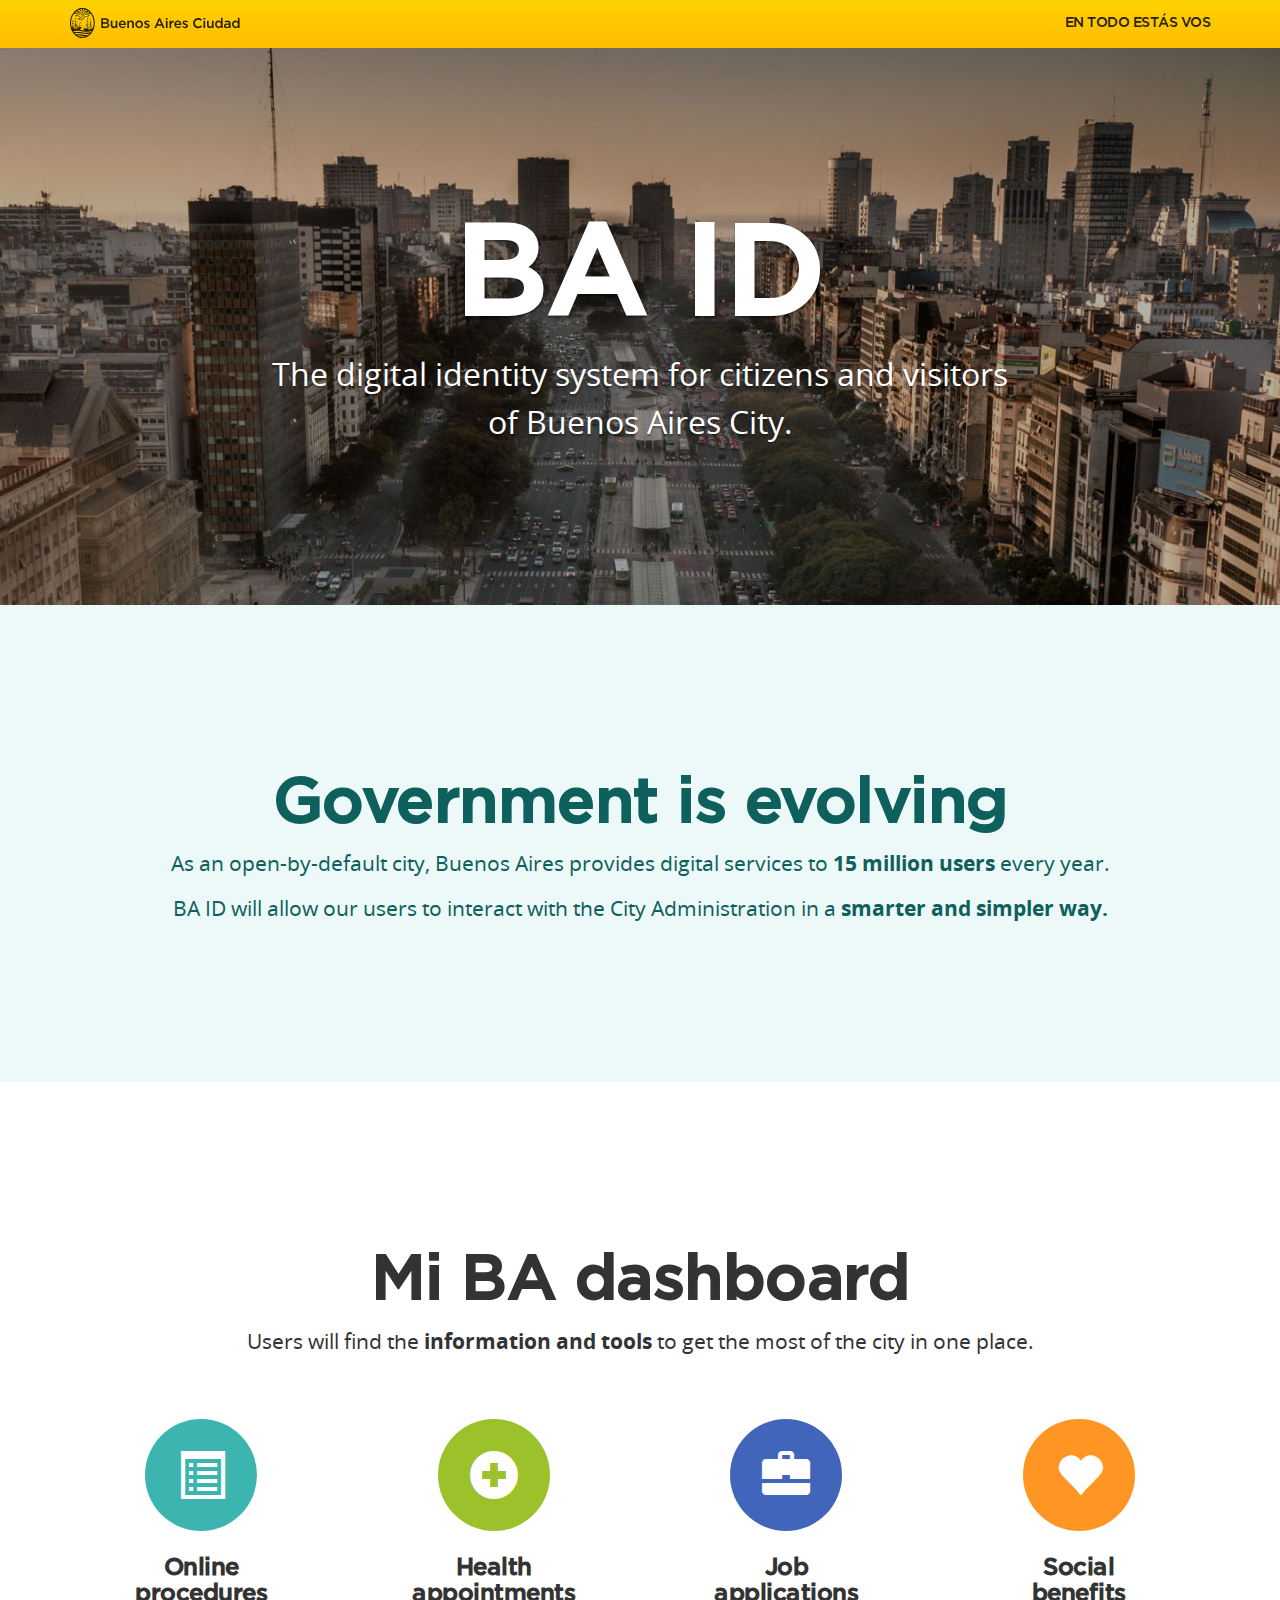
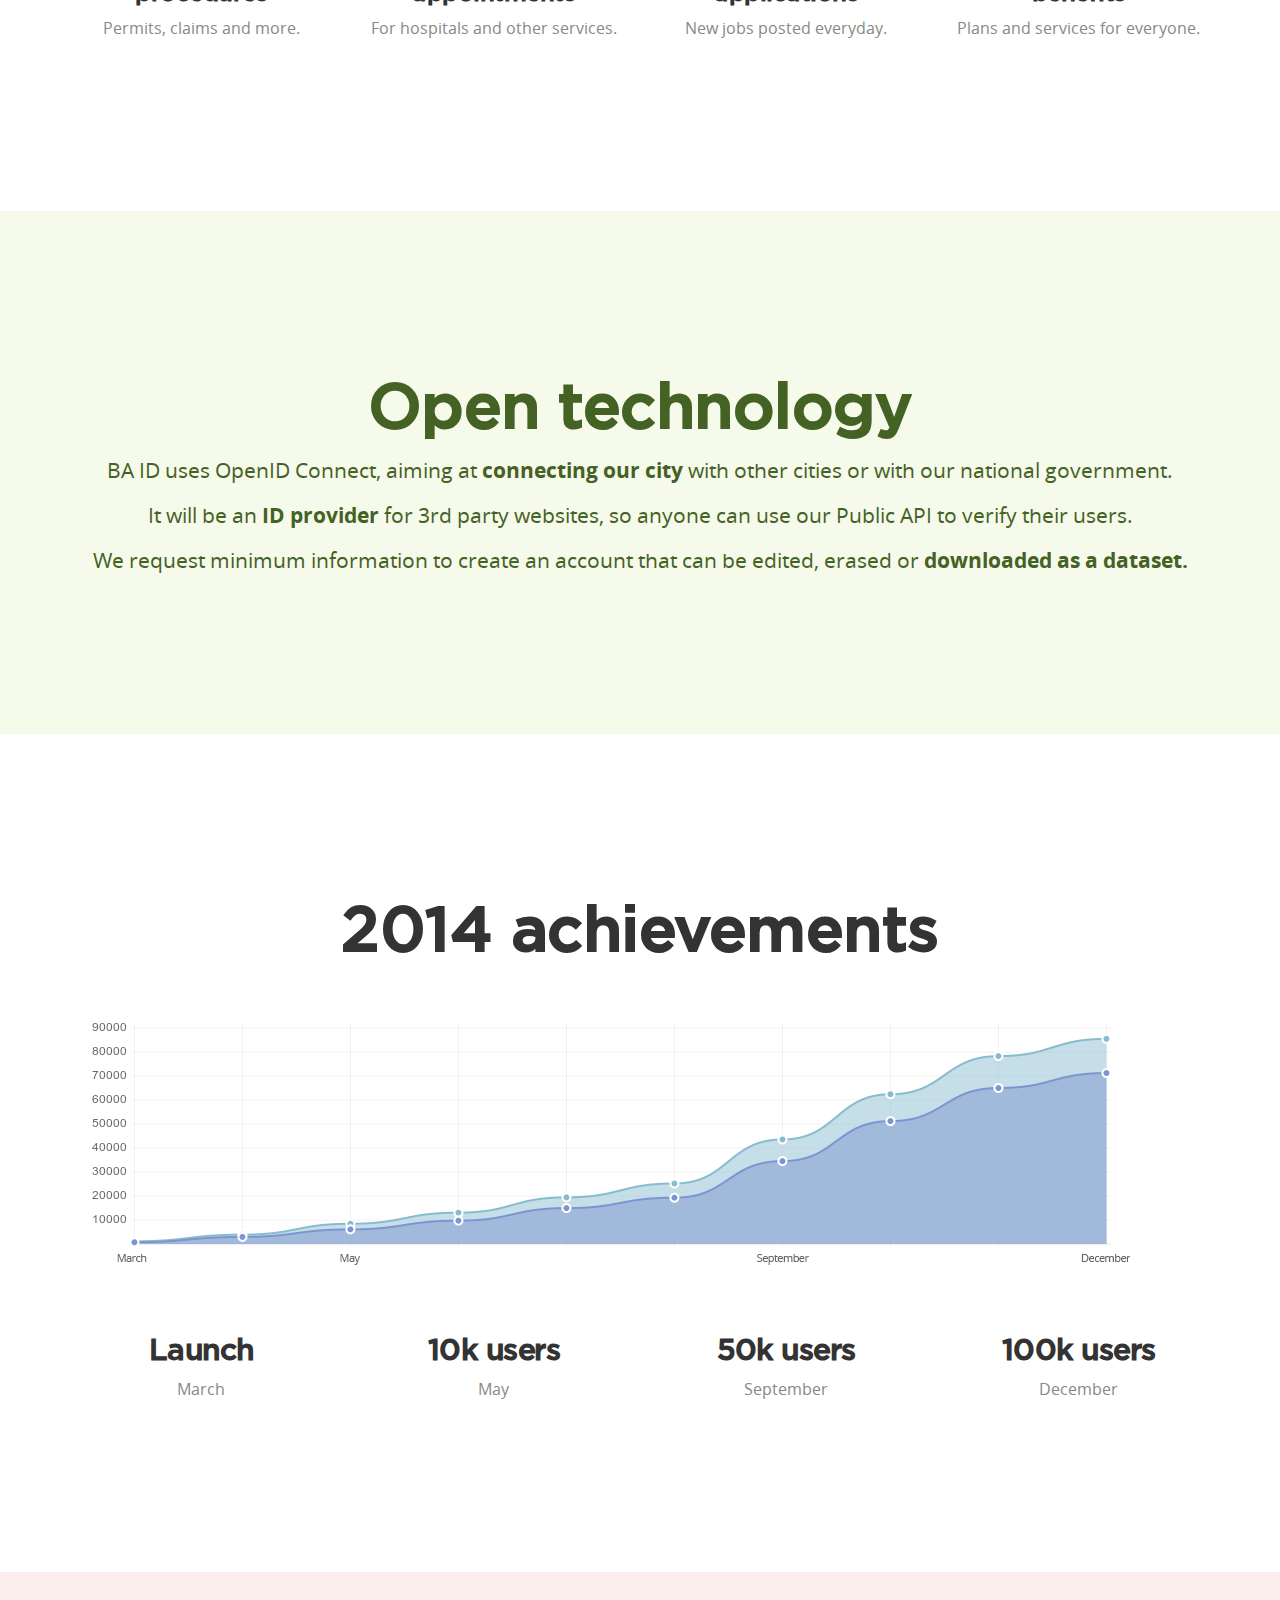
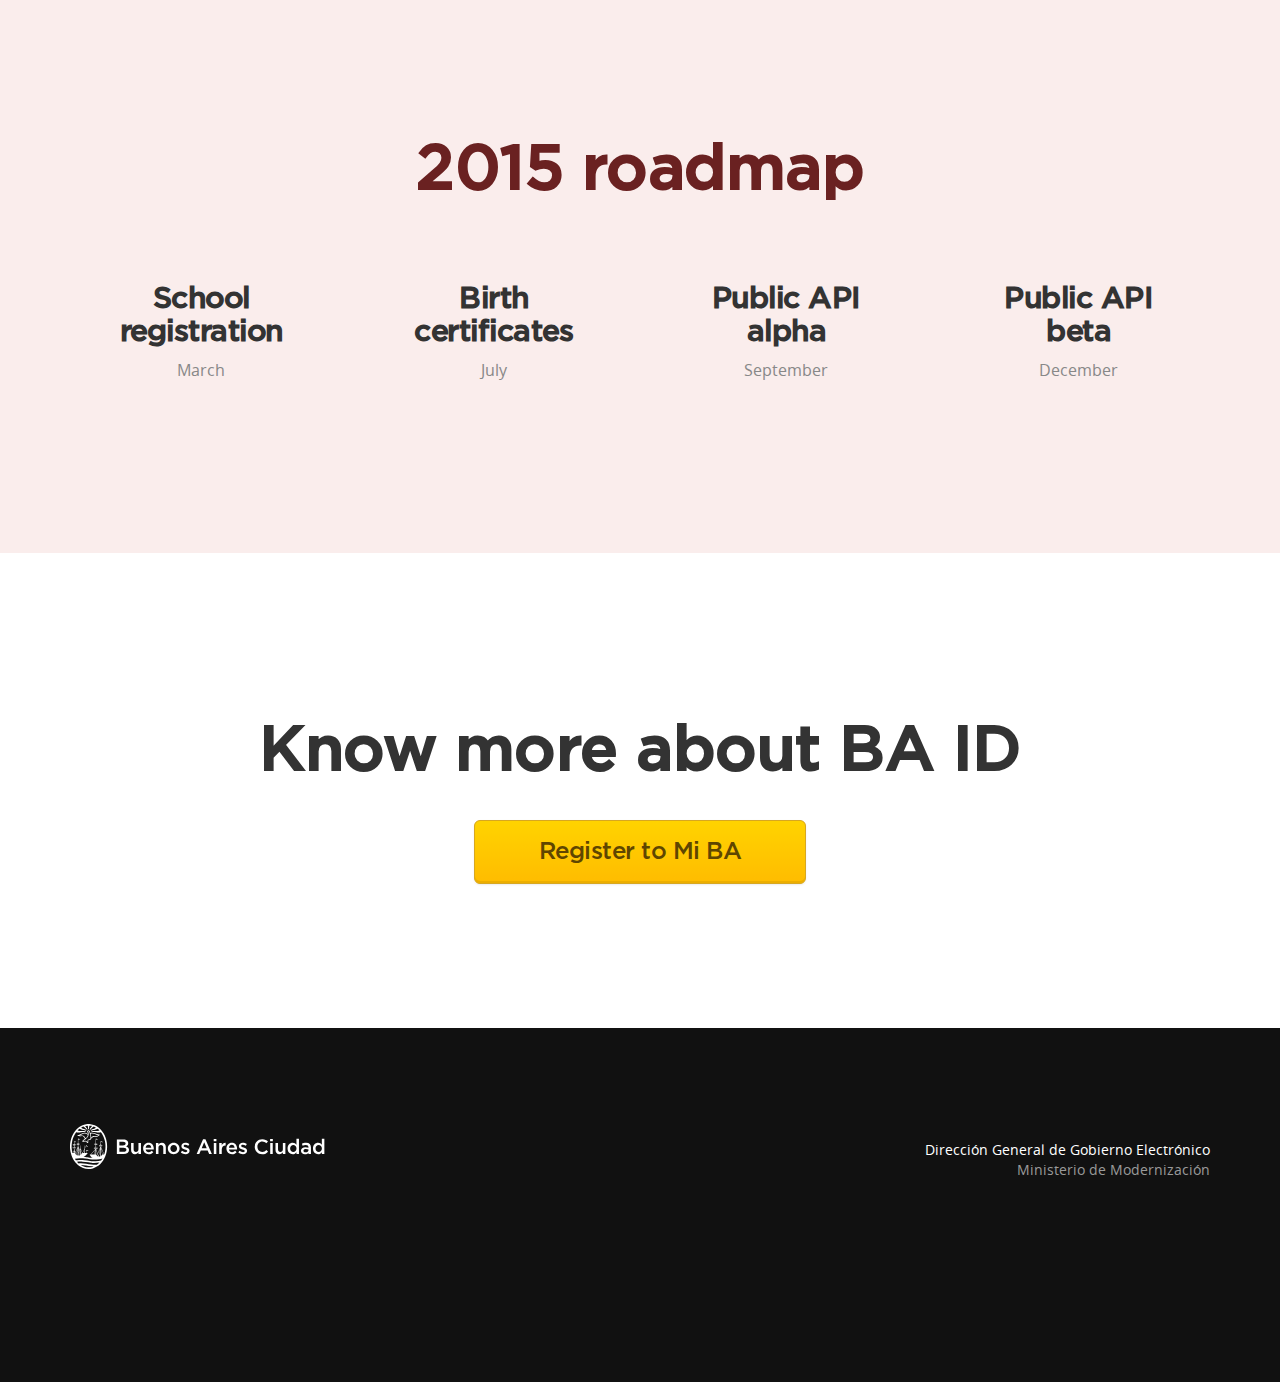
==== commit b5415191: "bue" ====
--- a/index.html
+++ b/index.html
@@ -123,28 +123,28 @@
               <span class="bg-info-lt">
                 <span class="glyphicon glyphicon-list-alt"></span>
               </span>
-              <h3>Online procedures</h3>
+              <h3>Online<br />procedures</h3>
               <p>Permits, claims and more.</p>
             </div>
             <div class="col-md-3 col-sm-6 shortcut">
               <span class="bg-success-lt">
                 <span class="glyphicon glyphicon-plus-sign"></span>
               </span>
-              <h3>Health appointments</h3>
+              <h3>Health<br />appointments</h3>
               <p>For hospitals and other services.</p>
             </div>
             <div class="col-md-3 col-sm-6 shortcut">
               <span class="bg-blue-lt">
                 <span class="glyphicon glyphicon-briefcase"></span>
               </span>
-              <h3>Job applications</h3>
+              <h3>Job<br />applications</h3>
               <p>New jobs posted everyday.</p>
             </div>
             <div class="col-md-3 col-sm-6 shortcut">
               <span class="bg-warning-lt">
                 <span class="glyphicon glyphicon-heart"></span>
               </span>
-              <h3>Social benefits</h3>
+              <h3>Social<br />benefits</h3>
               <p>Plans and services for everyone.</p>
             </div>
           </div>
@@ -220,8 +220,12 @@
       </div>
       <div class="jumbotron bg-white">
         <div class="container">
-          <h2 class="h1">Know more about BA ID</h2>
-          <a class="btn btn-xl btn-primary" href="http://www.buenosaires.gob.ar/miba/" target="_blank">Register to Mi BA</a>
+          <div class="row">
+            <div class="col-lg-12 col-lg-offset-0 col-sm-8 col-sm-offset-2">
+              <h2 class="h1">Know more about BA ID</h2>
+              <a class="btn btn-xl btn-primary" href="http://www.buenosaires.gob.ar/miba/" target="_blank">Register to Mi BA</a>
+            </div>
+          </div>
         </div>
       </div>
     </main>
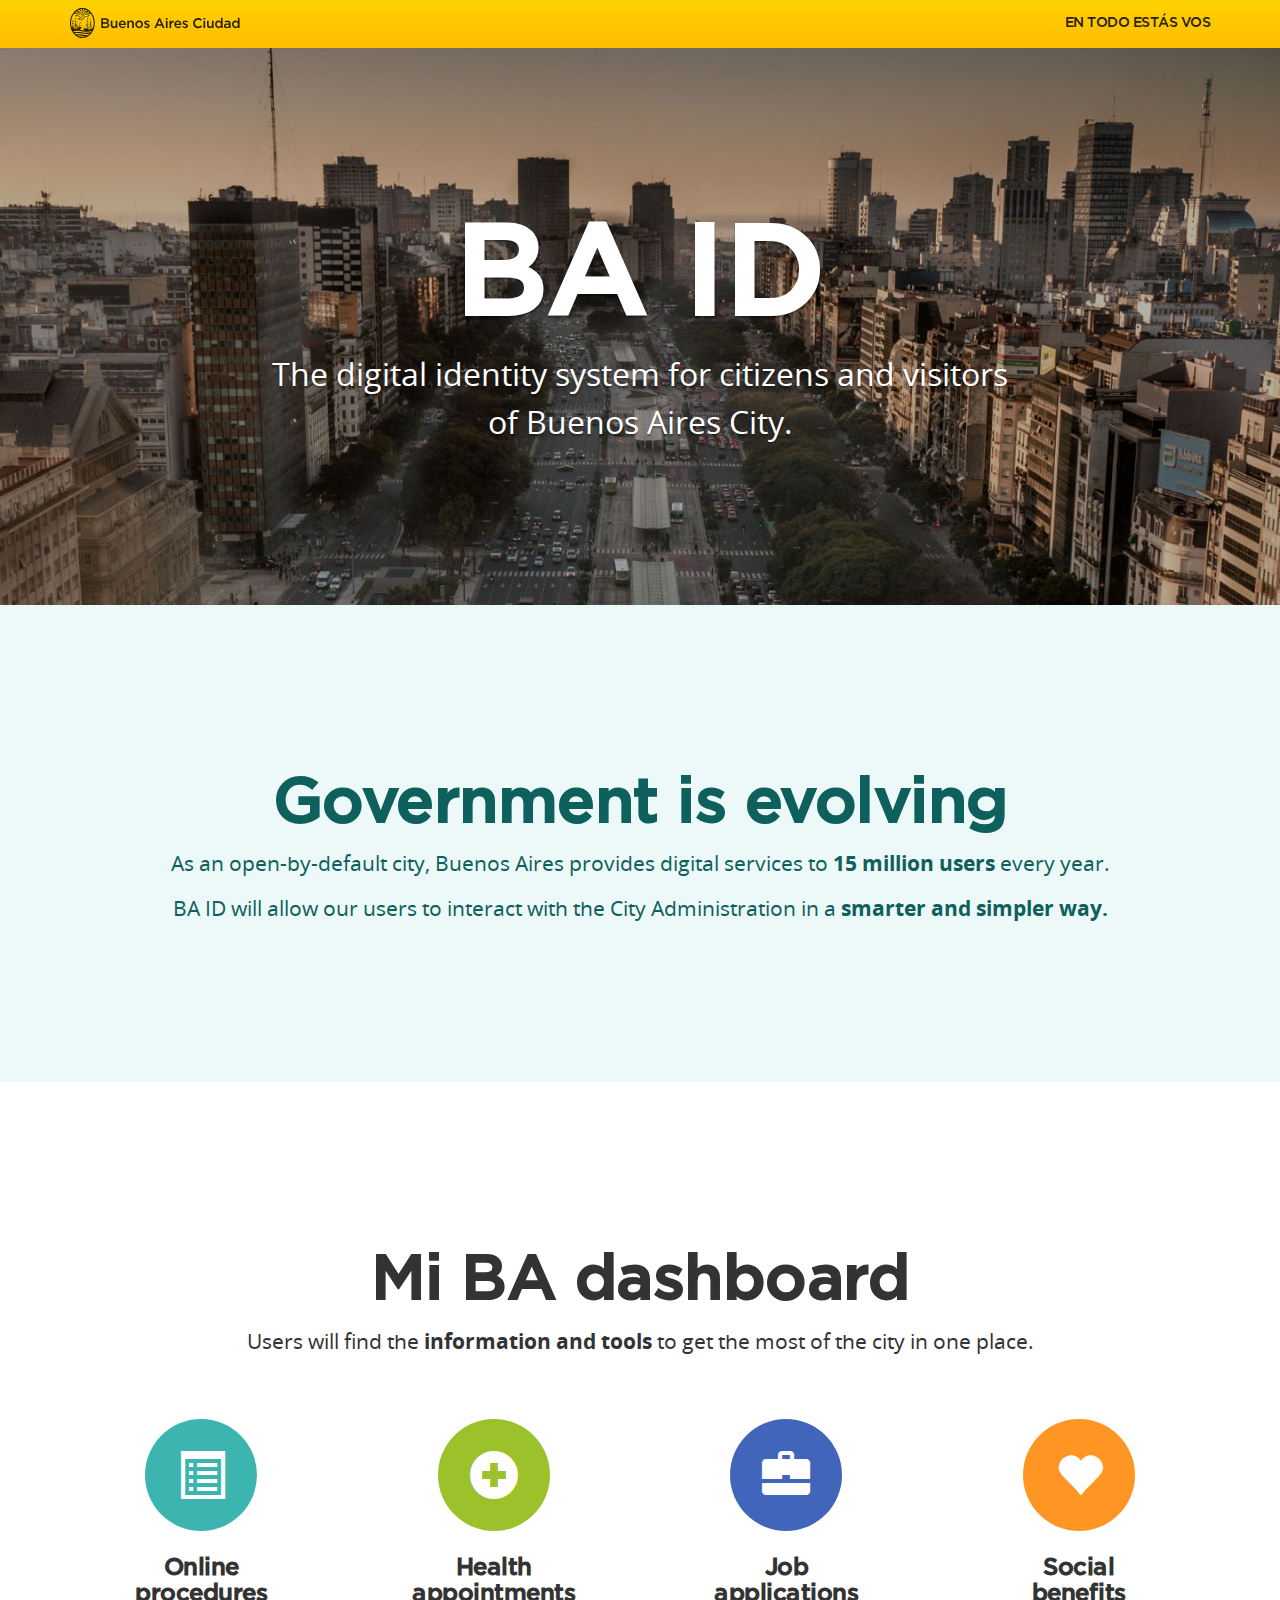
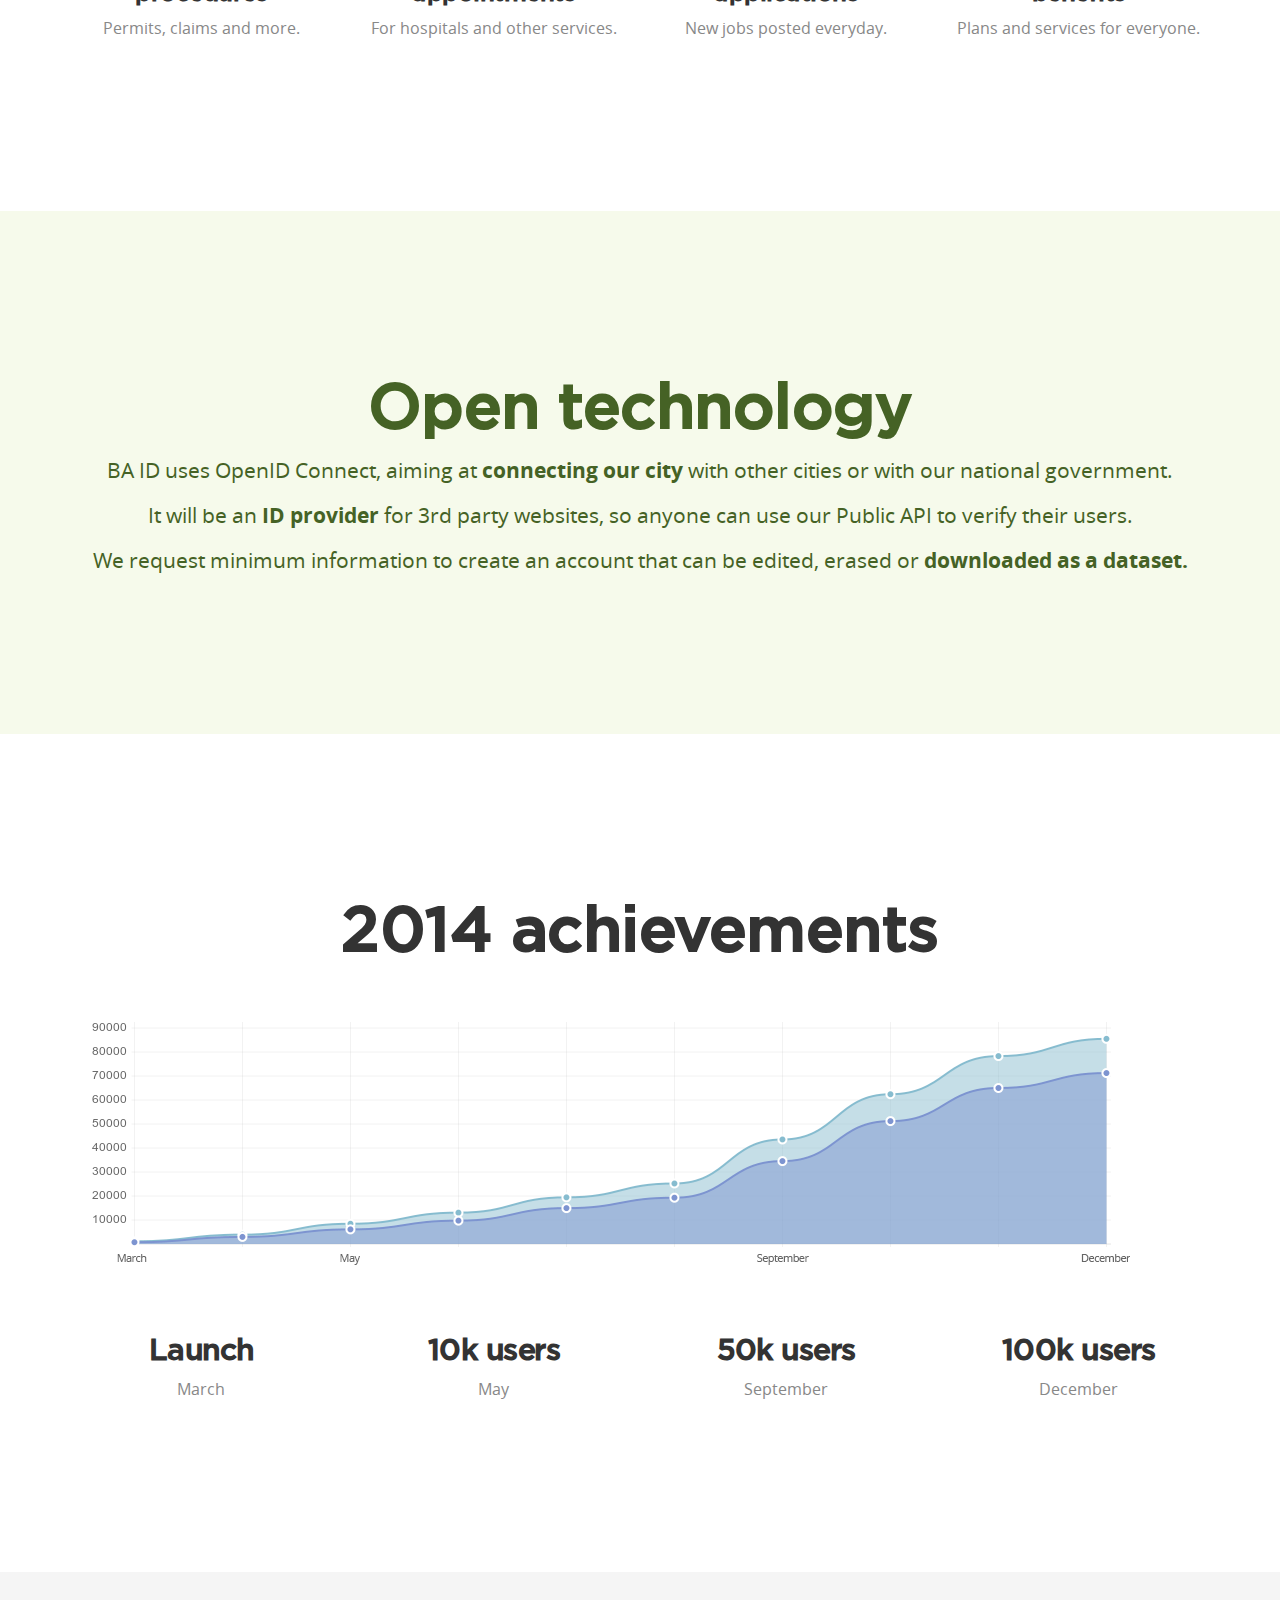
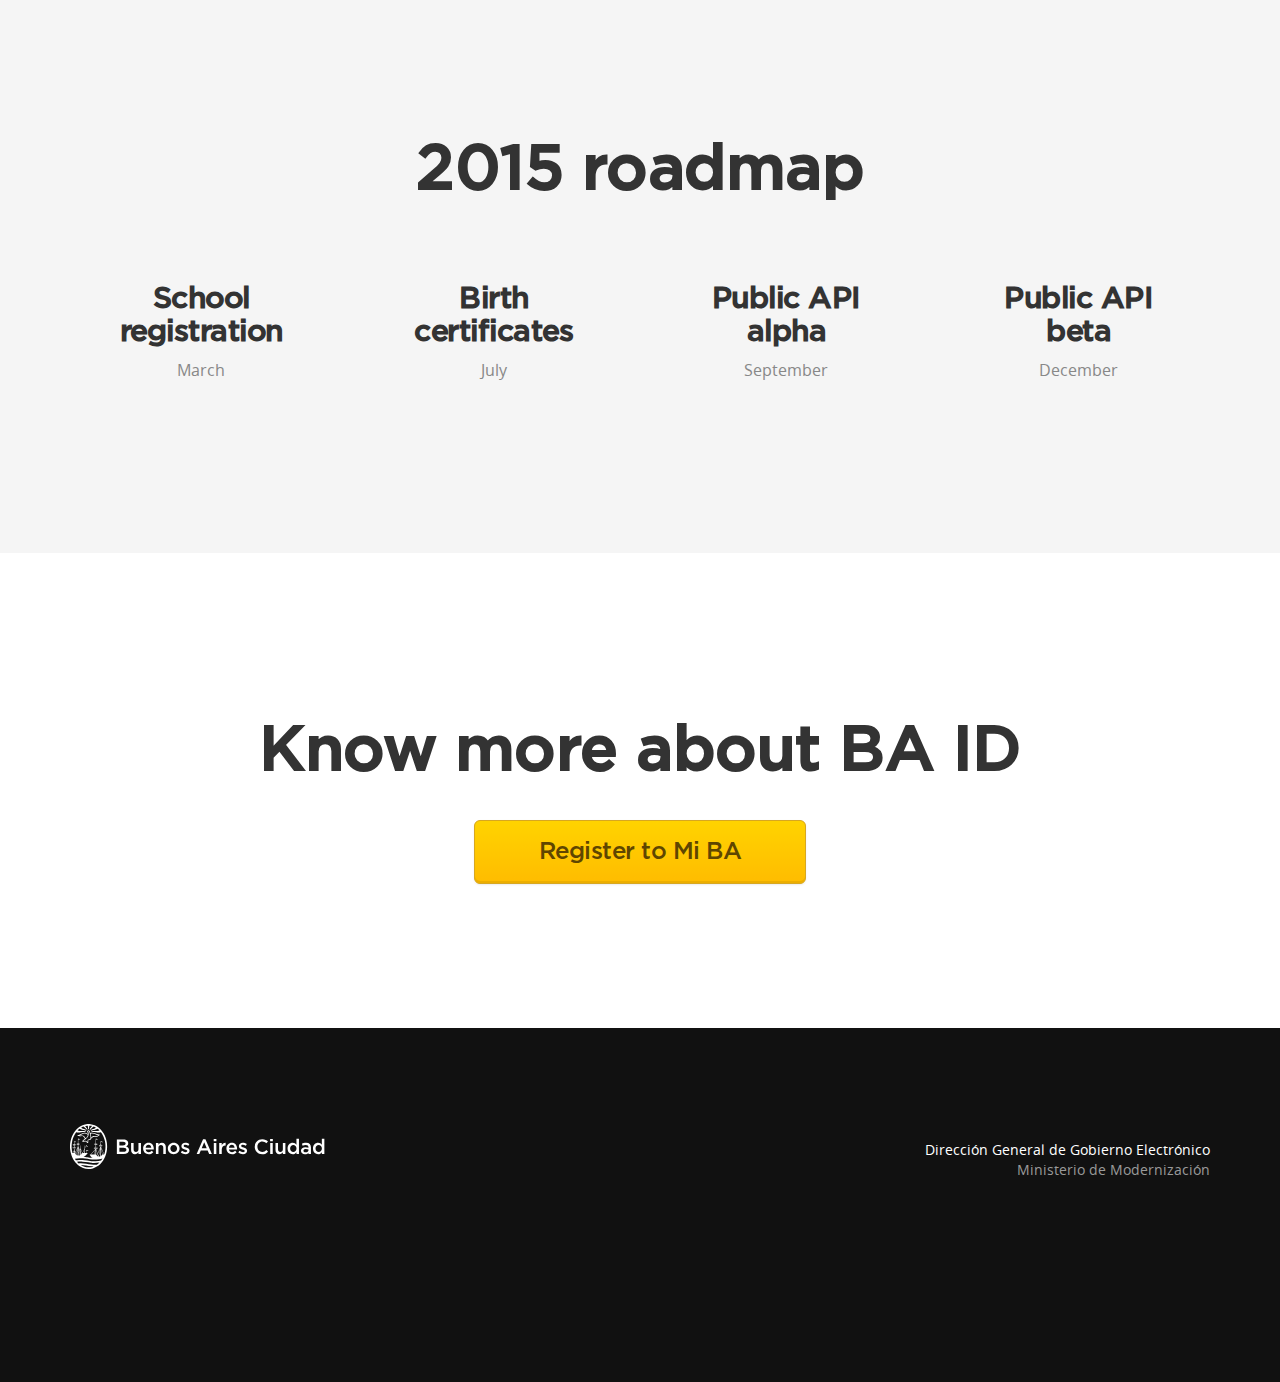
==== commit 1983af97: "plop" ====
--- a/index.html
+++ b/index.html
@@ -191,7 +191,7 @@
           </div>
         </div>
       </div>
-      <div class="jumbotron bg-danger">
+      <div class="jumbotron">
         <div class="container">
           <div class="row">
             <div class="col-md-12">
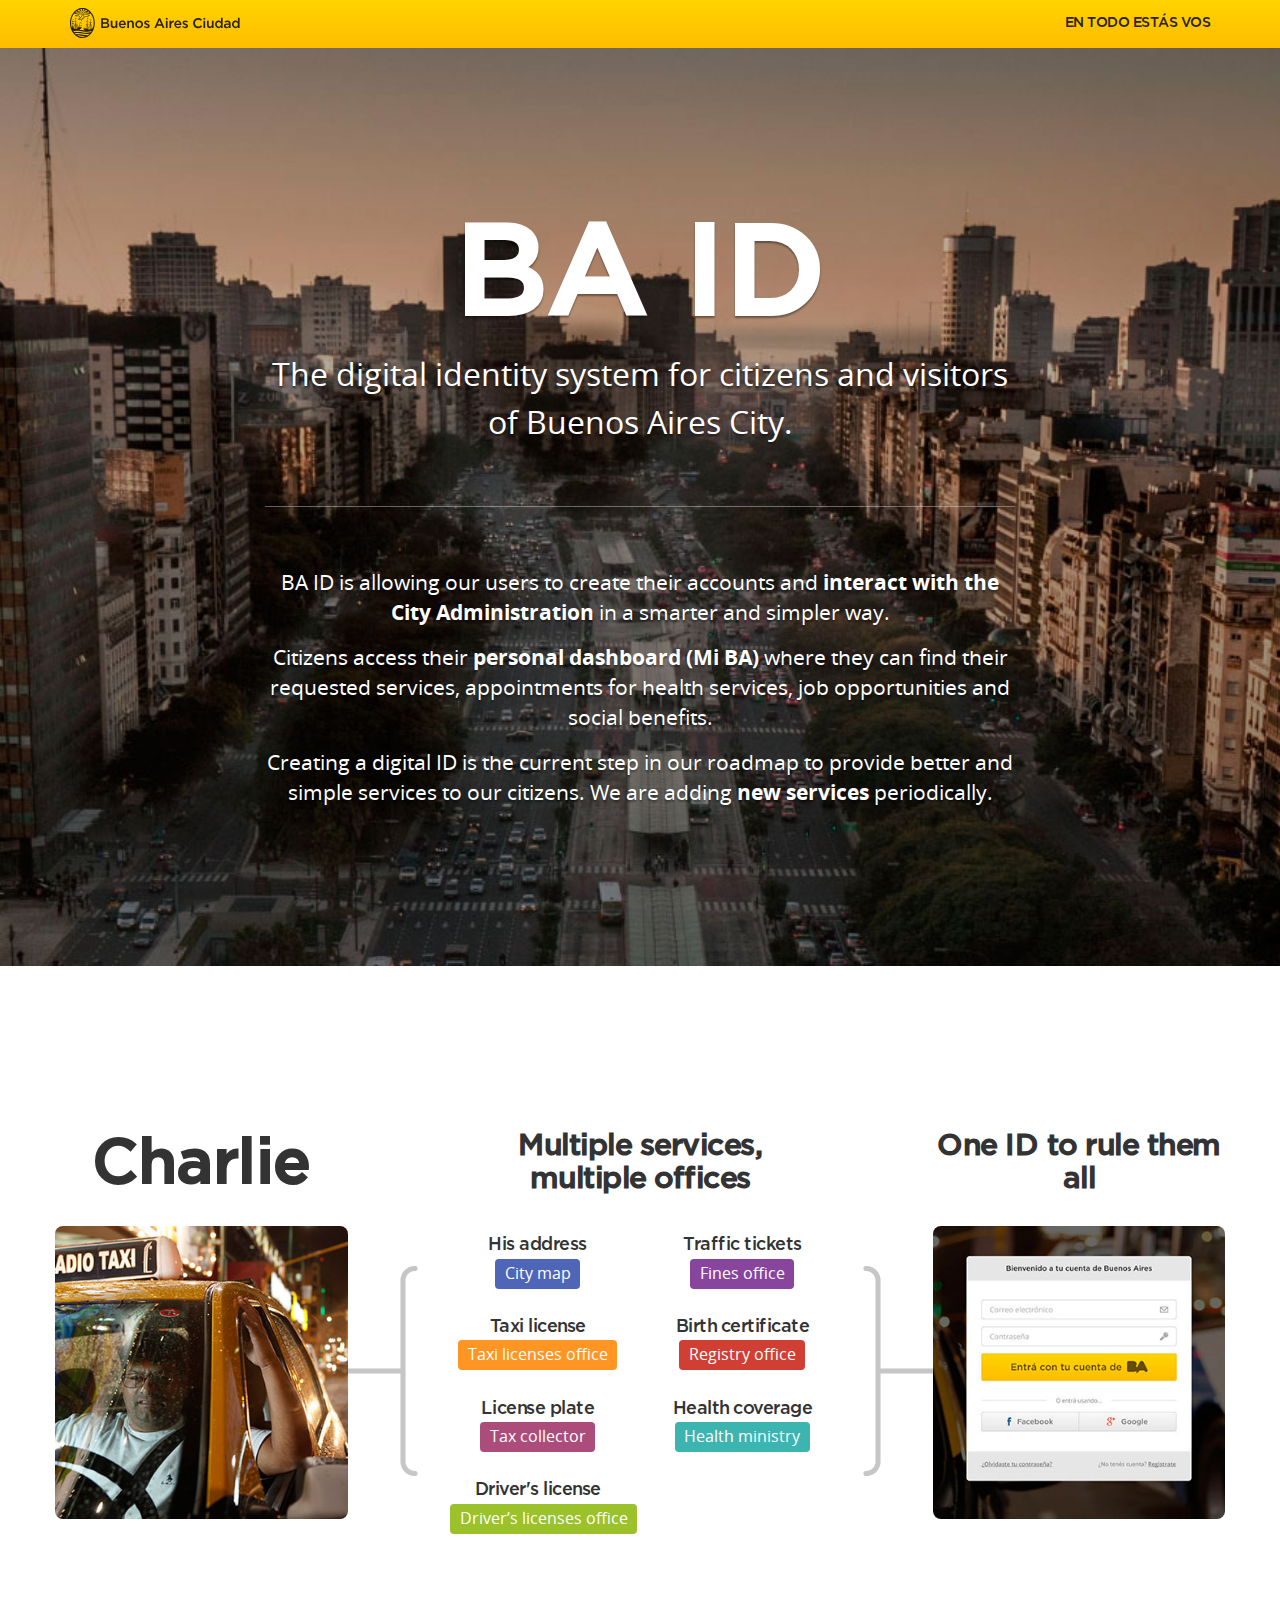
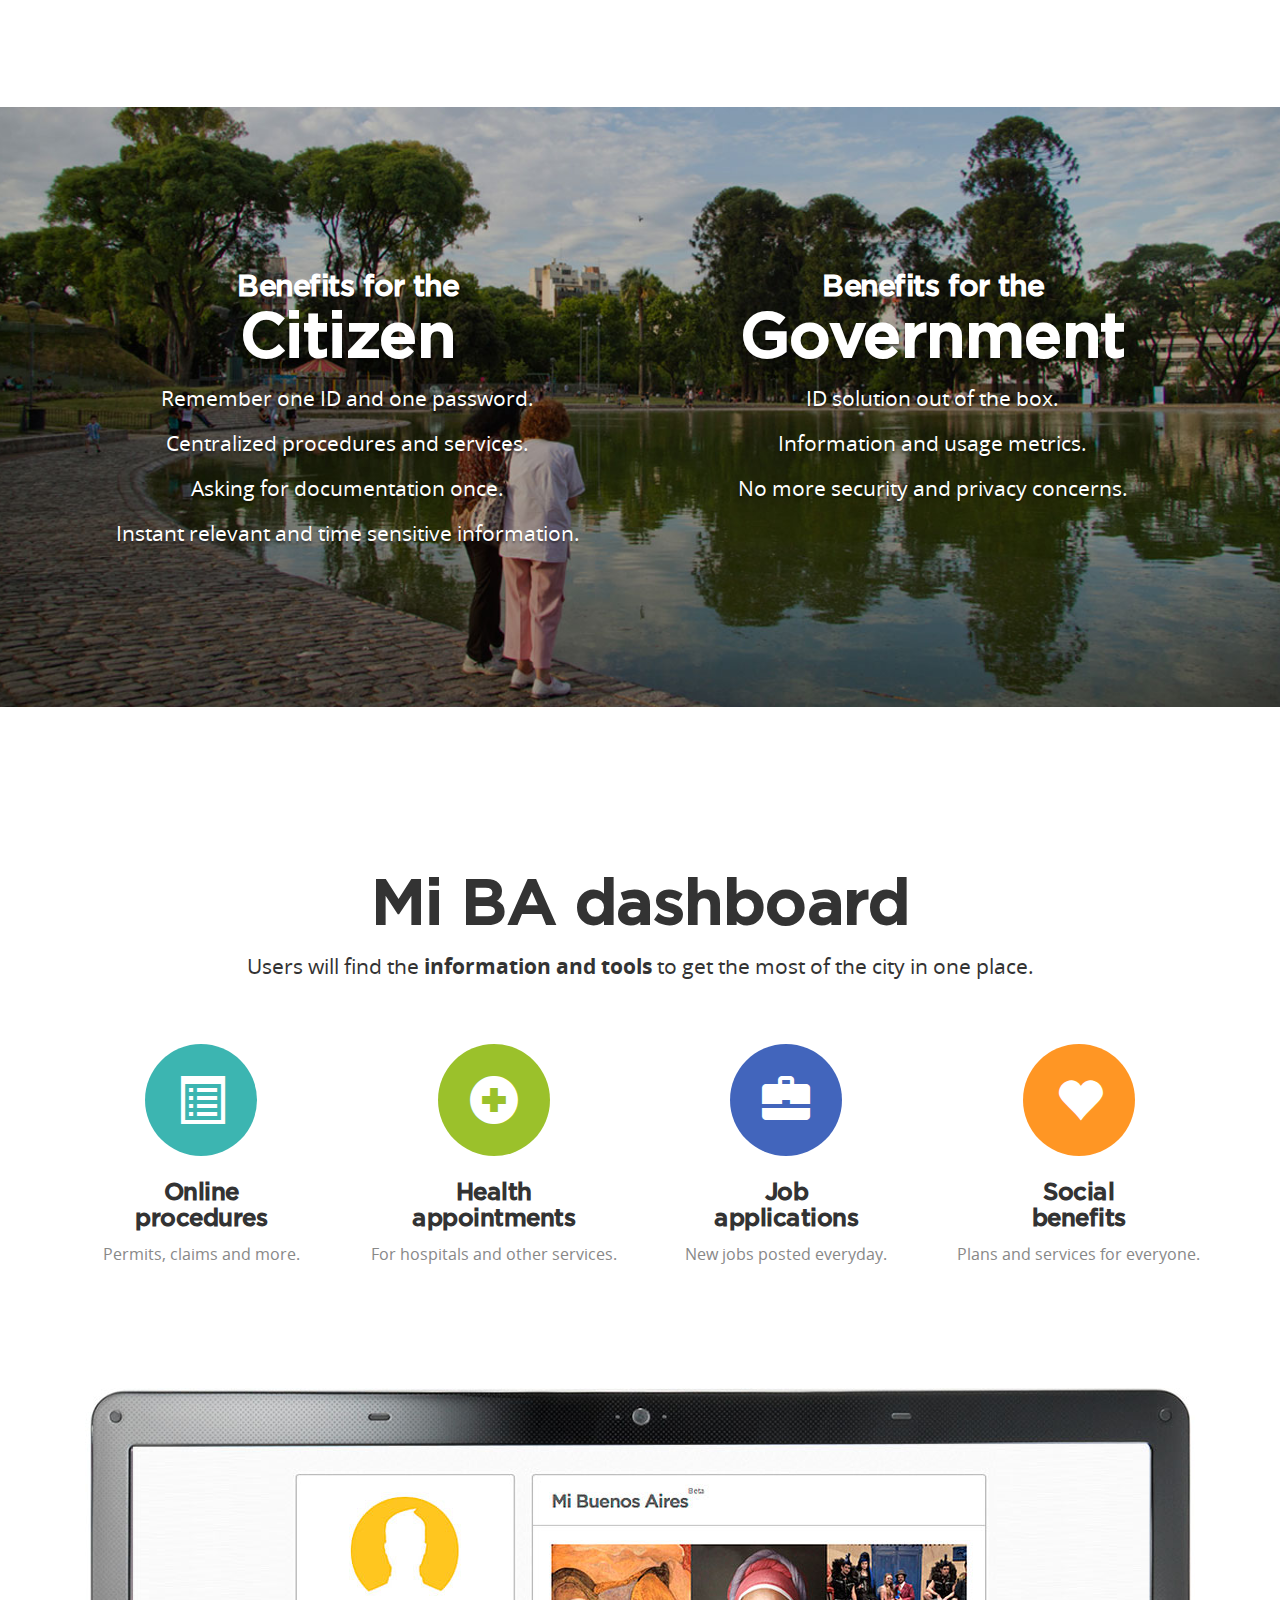
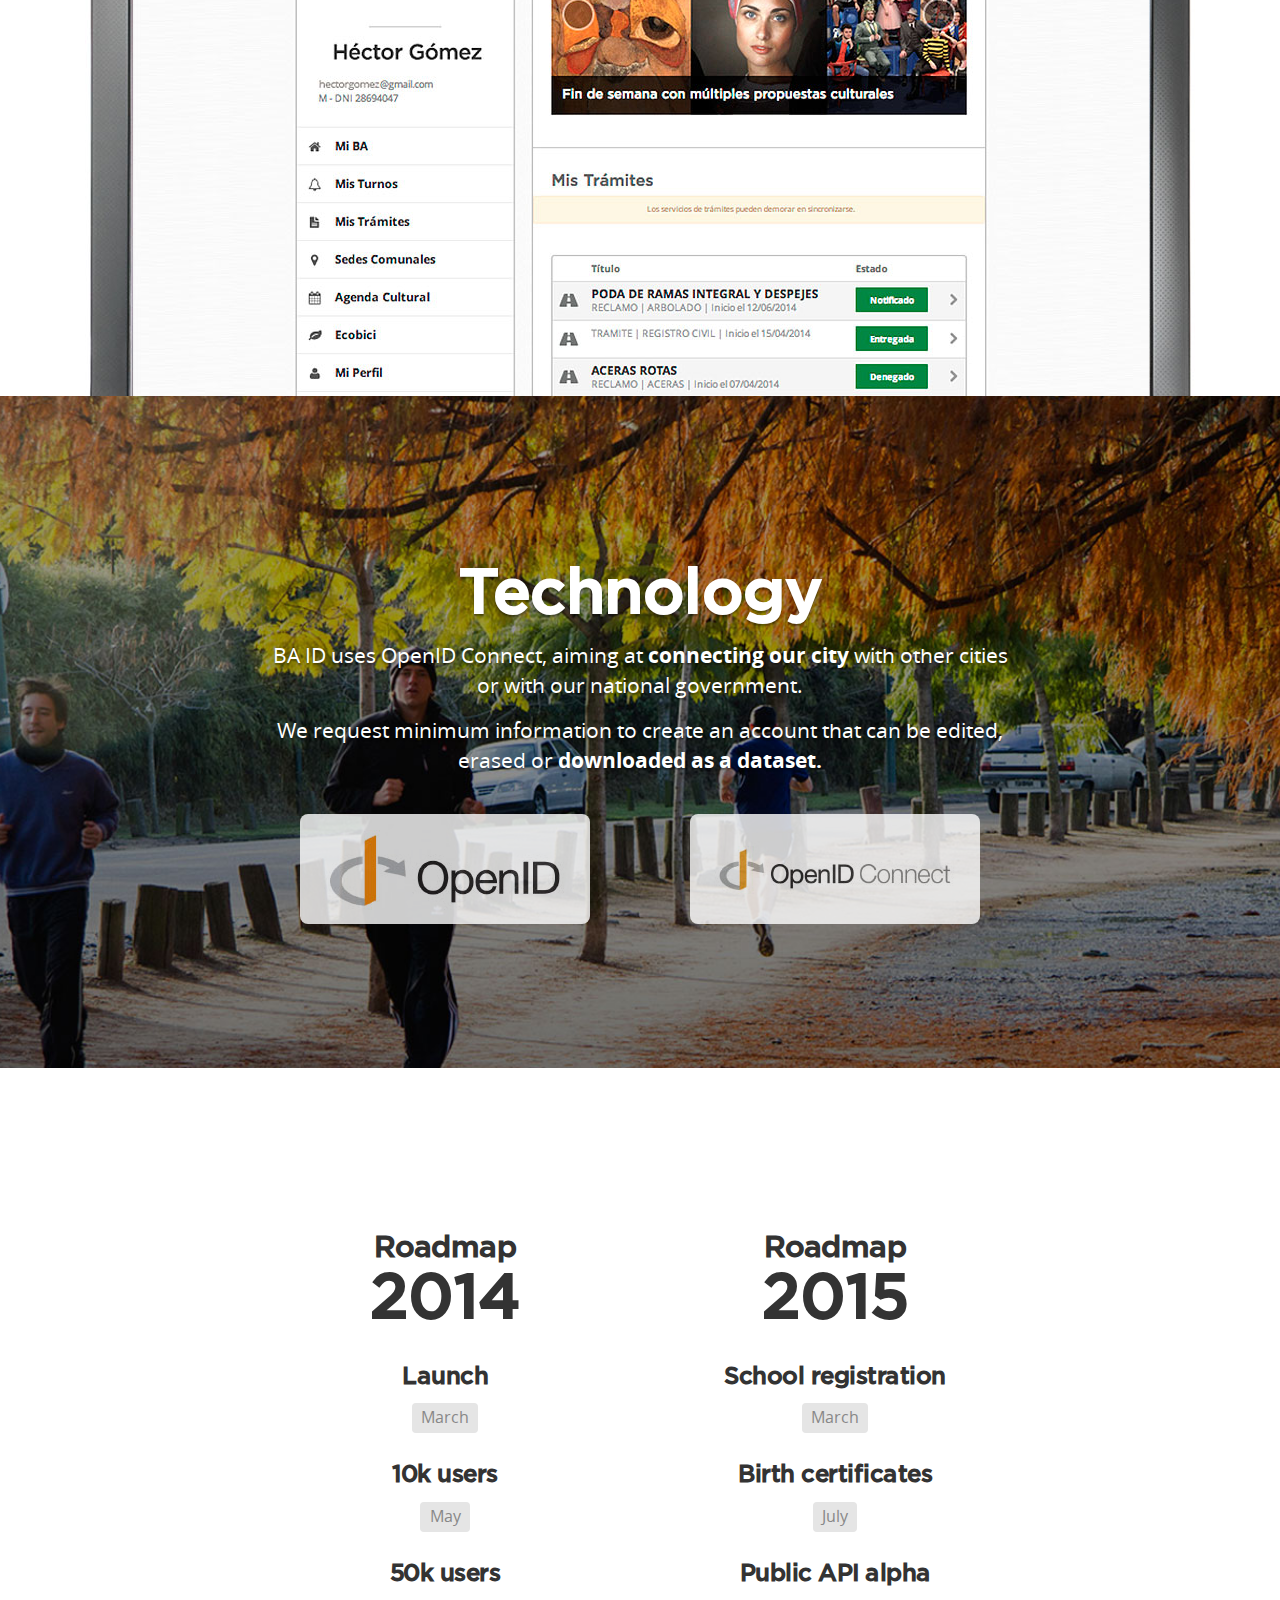
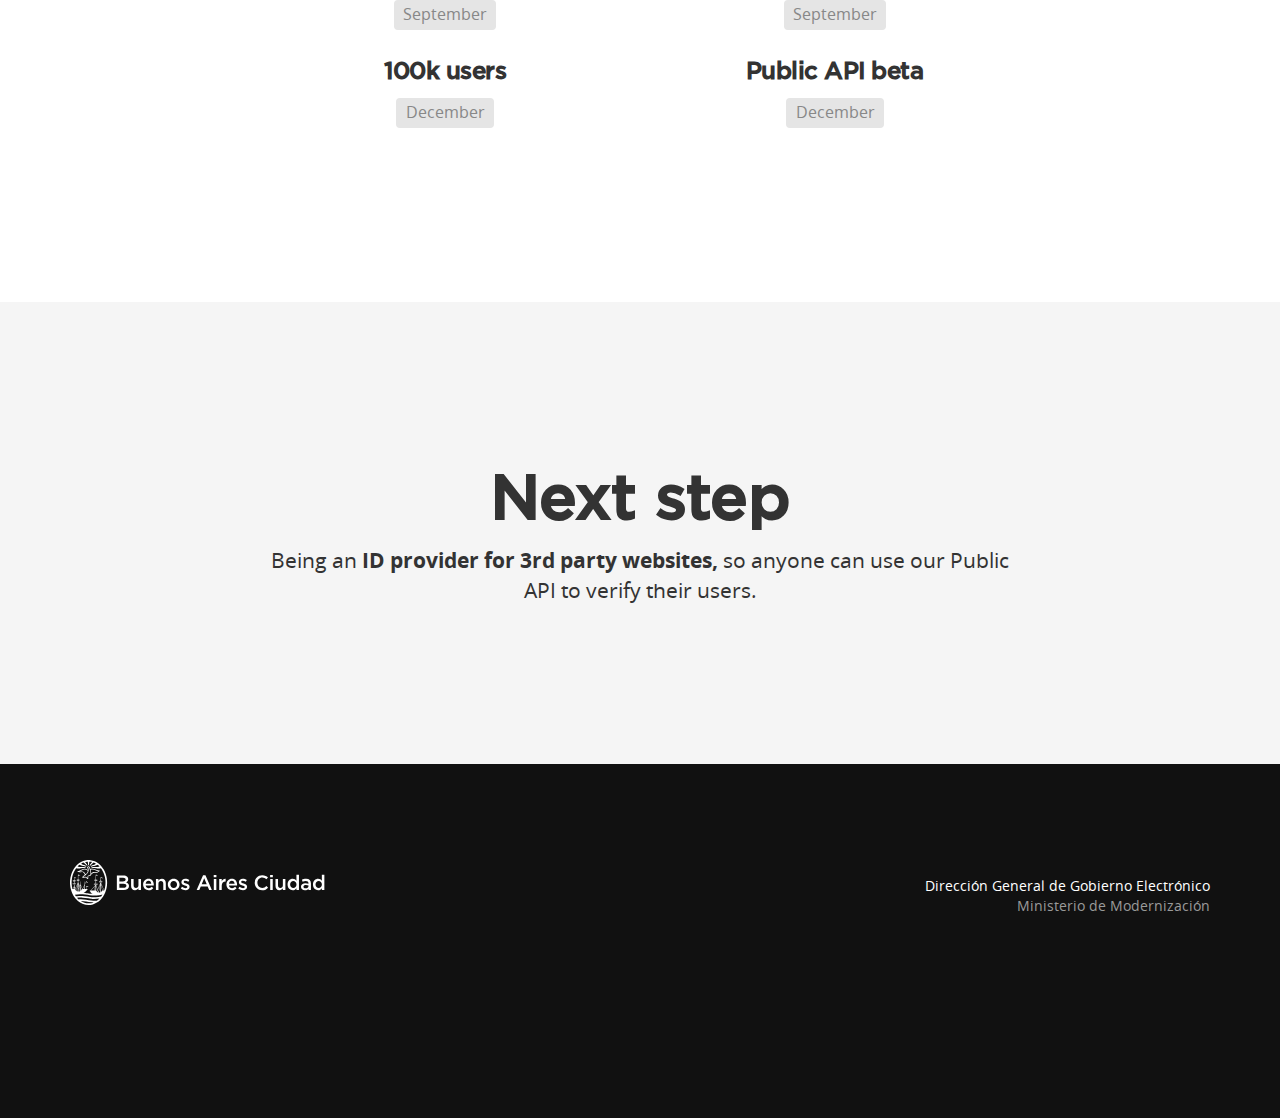
==== commit a9a64c70: "enloquezco" ====
--- a/index.html
+++ b/index.html
@@ -25,25 +25,100 @@
         padding-top: 96px;
         padding-bottom: 96px;
       }
-      .jumbotron-main {
+      @media (max-width:480px) {
+        .jumbotron-top .container {
+          padding-top:0;
+        }
+      }
+      .jumbotron-top {
         background-image:url(assets/header.jpg);
       }
-      .jumbotron-main h1 {
+      .jumbotron-benefits {
+        background-image:url(assets/header2.jpg);
+      }
+      .jumbotron-tech {
+        background-image:url(assets/header3.jpg);
+      }
+      .jumbotron-top h1 {
         font-size:128px;
         line-height:128px;
       }
-      .jumbotron-main p {
+      .jumbotron-top p.lead {
         font-size:32px;
         line-height:48px;
       }
+      .jumbotron-top hr {
+        margin:60px 0;
+        opacity:.4;
+      }
+      .charlie .col-md-3,
+      .charlie .col-md-6 {
+        padding:0;
+      }
+      .charlie img {
+        border-radius: 8px;
+        margin:0 auto;
+        position:relative;
+        z-index:1;
+      }
+      .charlie .h1 {
+        margin-bottom:7px;
+      }
+      .middle {
+        width:100%;
+        padding:0 15%;
+        overflow:auto;
+        /*text-align:left;*/
+      }
+      .middle h4 {
+        margin-bottom:0;
+      }
+      .middle p {
+        margin-bottom:32px;
+      }
+      .bracket1,
+      .bracket2 {
+        width: 80px;
+        height: 290px;
+        position: absolute;
+      }
+      .bracket1 {
+        left: -10px;
+        background: url(assets/bracket1.png) no-repeat center center;
+      }
+      .bracket2 {
+        right: -10px;
+        background: url(assets/bracket2.png) no-repeat center center;
+      }
+      @media (max-width:992px) {
+        .bracket1,
+        .bracket2 {
+          display:none;
+        }
+        .charlie .col-md-3,
+        .charlie .col-md-6,
+        .jumbotron-benefits .col-md-6 {
+          margin-bottom:60px;
+        }
+      }
+      .jumbotron-dashboard,
+      .jumbotron-dashboard .container {
+        padding-bottom:0;
+      }
       .shortcut-row {
         margin-top:24px;
+        margin-bottom:96px;
       }
       .shortcut-row p {
         font-size:16px;
       }
       .shortcut {
         background:transparent !important;
+      }
+      .jumbotron-tech img {
+        border-radius:8px;
+        opacity:.8;
+        margin-top:24px;
       }
       .footer {
         padding:96px 0 192px 0;
@@ -68,10 +143,14 @@
         background-color: #faedec;
         color: #6a2121;
       }
-      @media (max-width:480px) {
-        .jumbotron-main .container {
-          padding-top:0;
-        }
+      .label-blue {
+        background-color:#4f65b7;
+      }
+      .label-pink {
+        background-color:#ac4c7b;
+      }
+      .label-violet {
+        background-color:#88459e;
       }
     </style>
   </head>
@@ -89,28 +168,82 @@
       </div>
     </header>
     <main class="main-container" role="main">
-      <div class="jumbotron jumbotron-main">
+      <div class="jumbotron jumbotron-main jumbotron-top">
         <div class="container">
           <div class="row">
             <div class="col-md-8 col-md-offset-2">
               <h1>BA ID</h1>
-              <p>The digital identity system for citizens and visitors of Buenos Aires City.</p>
-            </div>
-          </div>
-        </div>
-      </div>
-      <div class="jumbotron bg-info">
-        <div class="container">
-          <div class="row">
-            <div class="col-lg-12 col-lg-offset-0 col-md-8 col-md-offset-2">
-              <h2 class="h1">Government is evolving</h2>
-              <p>As an open-by-default city, Buenos Aires provides digital services to <strong>15 million users</strong> every year.</p>
-              <p>BA ID will allow our users to interact with the City Administration in a <strong>smarter and simpler way.</strong></p>
+              <p class="lead">The digital identity system for citizens and visitors of Buenos Aires City.</p>
+              <hr />
+              <p>BA ID is allowing our users to create their accounts and <strong>interact with the City Administration</strong> in a smarter and simpler way.</p>
+              <p>Citizens access their <strong>personal dashboard (Mi BA)</strong> where they can find their requested services, appointments for health services, job opportunities and social benefits.</p>
+              <p>Creating a digital ID is the current step in our roadmap to provide better and simple services to our citizens. We are adding <strong>new services</strong> periodically.</p>
             </div>
           </div>
         </div>
       </div>
       <div class="jumbotron bg-white">
+        <div class="container">
+          <div class="row charlie">
+            <div class="col-md-3">
+              <h3 class="h1">Charlie</h3>
+              <br />
+              <img class="img-responsive" src="assets/col1.jpg" />
+            </div>
+            <div class="col-md-6">
+              <h3 class="h2">Multiple services,<br />multiple offices</h3>
+              <br />
+              <div class="middle">
+                <div class="bracket1"></div>
+                <div class="col-sm-6">
+                  <h4>His address</h4>
+                  <p><span class="label label-blue">City map</span></p>
+                  <h4>Taxi license</h4>
+                  <p><span class="label label-warning">Taxi licenses office</span></p>
+                  <h4>License plate</h4>
+                  <p><span class="label label-pink">Tax collector</span></p>
+                  <h4>Driver's license</h4>
+                  <p><span class="label label-success">Driver’s licenses office</span></p>
+                </div>
+                <div class="col-sm-6">
+                  <h4>Traffic tickets</h4>
+                  <p><span class="label label-violet">Fines office</span></p>
+                  <h4>Birth certificate</h4>
+                  <p><span class="label label-danger">Registry office</span></p>
+                  <h4>Health coverage</h4>
+                  <p><span class="label label-info">Health ministry</span></p>
+                </div>
+                <div class="bracket2"></div>
+              </div>
+            </div>
+            <div class="col-md-3">
+              <h3 class="h2">One ID to rule them all</h3>
+              <br />
+              <img class="img-responsive" src="assets/col3.jpg" />
+            </div>
+          </div>
+        </div>
+      </div>
+      <div class="jumbotron jumbotron-main jumbotron-benefits">
+        <div class="container">
+          <div class="row">
+            <div class="col-md-6">
+              <h2>Benefits for the<br /><span class="h1">Citizen</span></h2>
+              <p>Remember one ID and one password.</p>
+              <p>Centralized procedures and services.</p>
+              <p>Asking for documentation once.</p>
+              <p>Instant relevant and time sensitive information.</p>
+            </div>
+            <div class="col-md-6">
+              <h2>Benefits for the<br /><span class="h1">Government</span></h2>
+              <p>ID solution out of the box.</p>
+              <p>Information and usage metrics.</p>
+              <p>No more security and privacy concerns.</p>
+            </div>
+          </div>
+        </div>
+      </div>
+      <div class="jumbotron jumbotron-dashboard bg-white">
         <div class="container">
           <div class="row">
             <div class="col-md-12">
@@ -148,86 +281,88 @@
               <p>Plans and services for everyone.</p>
             </div>
           </div>
-        </div>
-      </div>
-      <div class="jumbotron bg-success">
-        <div class="container">
-          <div class="row">
-            <div class="col-lg-12 col-lg-offset-0 col-md-8 col-md-offset-2">
-              <h2 class="h1">Open technology</h2>
+          <div class="row">
+            <div class="col-md-12">
+              <img src="assets/laptop.jpg" />
+            </div>
+          </div>
+        </div>
+      </div>
+      <div class="jumbotron jumbotron-main jumbotron-tech">
+        <div class="container">
+          <div class="row">
+            <div class="col-md-8 col-md-offset-2">
+              <h2 class="h1">Technology</h2>
               <p>BA ID uses OpenID Connect, aiming at <strong>connecting our city</strong> with other cities or with our national government.</p>
-              <p>It will be an <strong>ID provider</strong> for 3rd party websites, so anyone can use our Public API to verify their users.</p>
               <p>We request minimum information to create an account that can be edited, erased or <strong>downloaded as a dataset.</strong></p>
-            </div>
-          </div>
-        </div>
-      </div>
+              <div class="row">
+                <div class="col-md-6">
+                  <img src="assets/logo1.jpg" />
+                </div>
+                <div class="col-md-6">
+                  <img src="assets/logo2.jpg" />
+                </div>
+              </div>
+            </div>
+          </div>
+        </div>
+      </div>
+<!--       
+      <div class="jumbotron">
+        <div class="container">
+          <div class="row">
+            <div class="col-md-8 col-md-offset-2">
+              <h2 class="h1">Context</h2>
+              <p>Government is evolving. As an open-by-default city, Buenos Aires provides digital services to <strong>15 million users every year.</strong></p>
+
+            </div>
+          </div>
+        </div>
+      </div>
+ -->
       <div class="jumbotron bg-white">
         <div class="container">
           <div class="row">
-            <div class="col-md-12">
-              <h2 class="h1">2014 achievements</h2>
-              <br /><br />
-              <img class="img-responsive" src="assets/mensual.png" />
-            </div>
-          </div>
-          <div class="row shortcut-row">
-            <div class="col-md-3 col-sm-6 shortcut">
-              <h3 class="h2">Launch</h3>
-              <p>March</p>
-            </div>
-            <div class="col-md-3 col-sm-6 shortcut">
-              <h3 class="h2">10k users</h3>
-              <p>May</p>
-            </div>
-            <div class="col-md-3 col-sm-6 shortcut">
-              <h3 class="h2">50k users</h3>
-              <p>September</p>
-            </div>
-            <div class="col-md-3 col-sm-6 shortcut">
-              <h3 class="h2">100k users</h3>
-              <p>December</p>
-            </div>
-          </div>
-        </div>
-      </div>
-      <div class="jumbotron">
-        <div class="container">
-          <div class="row">
-            <div class="col-md-12">
-              <h2 class="h1">2015 roadmap</h2>
-            </div>
-          </div>
-          <div class="row shortcut-row">
-            <div class="col-md-3 col-sm-6 shortcut">
-              <h3 class="h2">School<br />registration</h3>
-              <p>March</p>
-            </div>
-            <div class="col-md-3 col-sm-6 shortcut">
-              <h3 class="h2">Birth<br />certificates</h3>
-              <p>July</p>
-            </div>
-            <div class="col-md-3 col-sm-6 shortcut">
-              <h3 class="h2">Public API<br />alpha</h3>
-              <p>September</p>
-            </div>
-            <div class="col-md-3 col-sm-6 shortcut">
-              <h3 class="h2">Public API<br />beta</h3>
-              <p>December</p>
-            </div>
-          </div>
-        </div>
-      </div>
-      <div class="jumbotron bg-white">
-        <div class="container">
-          <div class="row">
-            <div class="col-lg-12 col-lg-offset-0 col-sm-8 col-sm-offset-2">
-              <h2 class="h1">Know more about BA ID</h2>
-              <a class="btn btn-xl btn-primary" href="http://www.buenosaires.gob.ar/miba/" target="_blank">Register to Mi BA</a>
-            </div>
-          </div>
-        </div>
-      </div>
+            <div class="col-md-4 col-md-offset-2">
+              <h2>Roadmap<br /><span class="h1">2014</span></h2>
+              <div class="middle">
+                <h3>Launch</h3>
+                <p><span class="label label-default">March</span></p>
+                <h3>10k users</h3>
+                <p><span class="label label-default">May</span></p>
+                <h3>50k users</h3>
+                <p><span class="label label-default">September</span></p>
+                <h3>100k users</h3>
+                <p><span class="label label-default">December</span></p>
+              </div>
+            </div>
+            <div class="col-md-4">
+              <h2>Roadmap<br /><span class="h1">2015</span></h2>
+              <div class="middle">
+                <h3>School registration</h3>
+                <p><span class="label label-default">March</span></p>
+                <h3>Birth certificates</h3>
+                <p><span class="label label-default">July</span></p>
+                <h3>Public API alpha</h3>
+                <p><span class="label label-default">September</span></p>
+                <h3>Public API beta</h3>
+                <p><span class="label label-default">December</span></p>
+              </div>
+            </div>
+        </div>
+      </div>
+    </div>
+    <div class="jumbotron">
+      <div class="container">
+        <div class="row">
+          <div class="col-md-8 col-md-offset-2">
+            <h2 class="h1">Next step</h2>
+            <p>Being an <strong>ID provider for 3rd party websites,</strong> so anyone can use our Public API to verify their users.</strong></p>
+
+          </div>
+        </div>
+      </div>
+    </div>
     </main>
     <footer>
       <div class="footer">
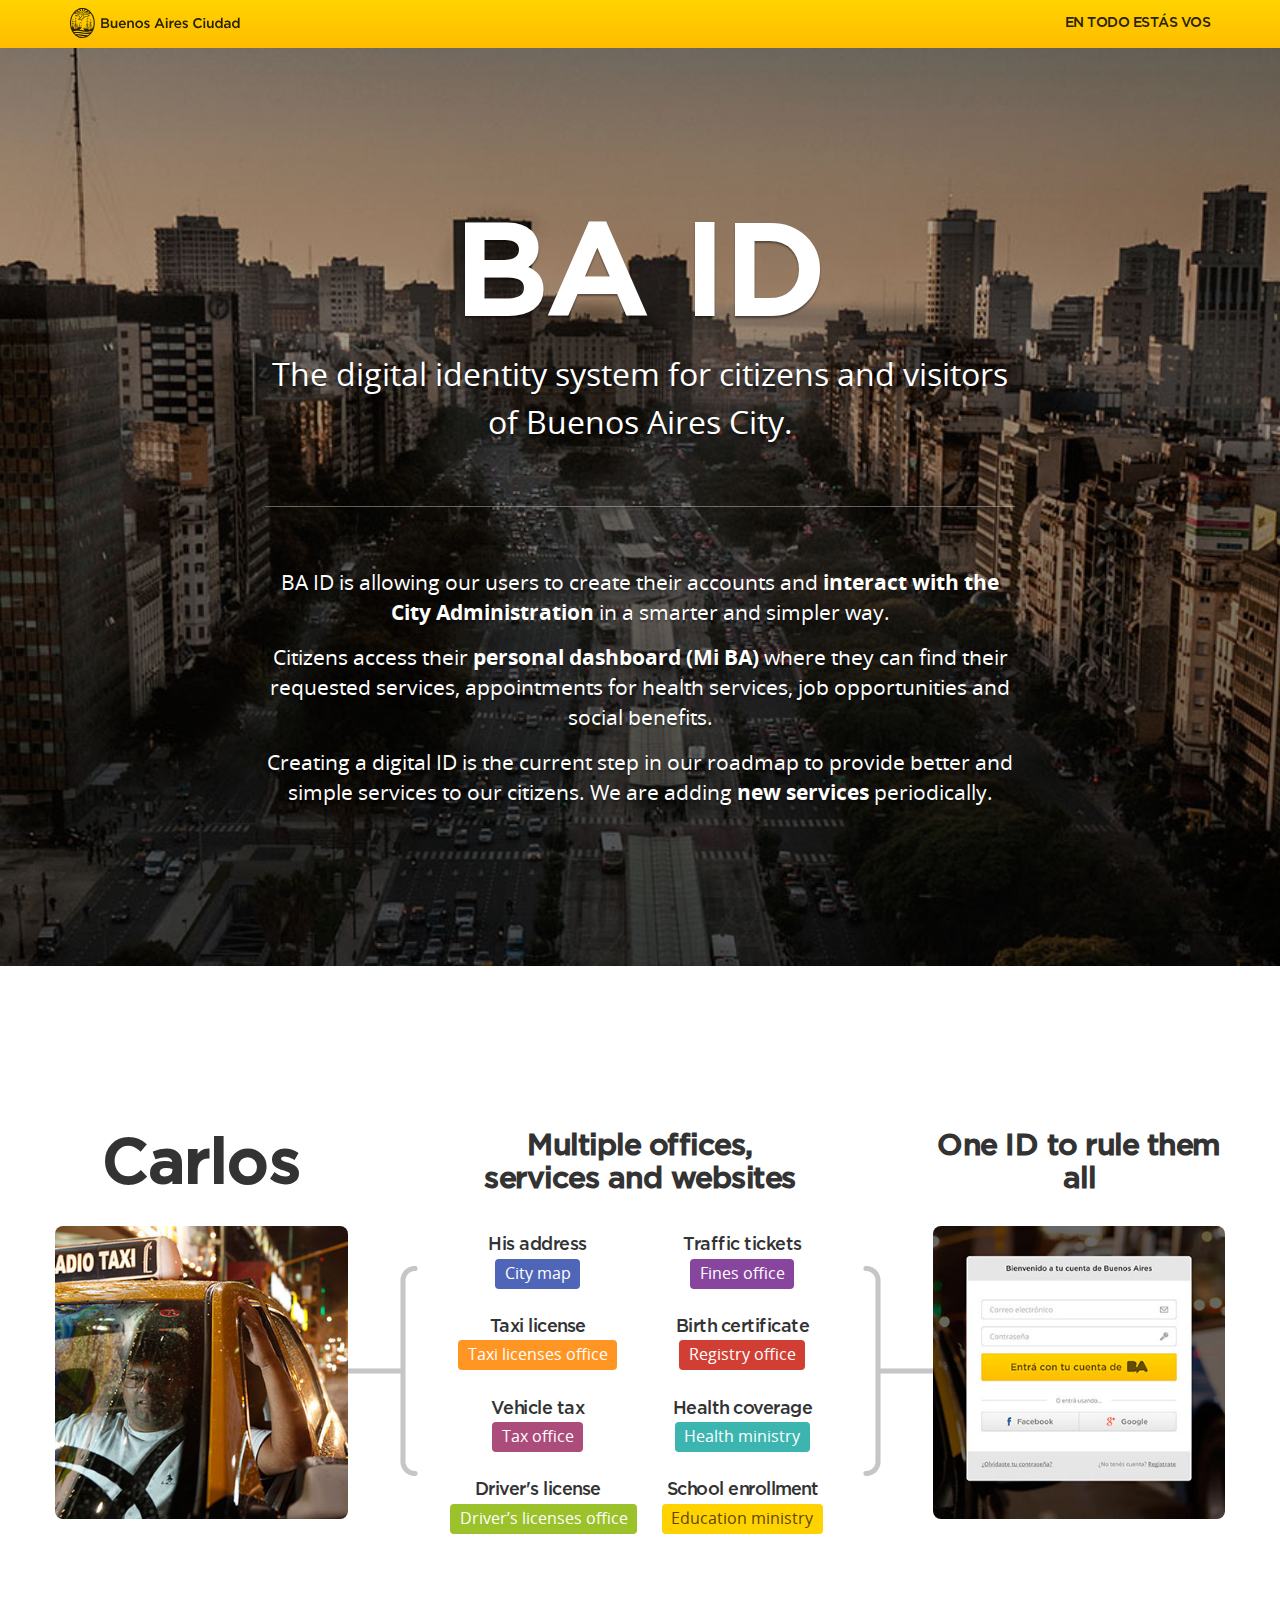
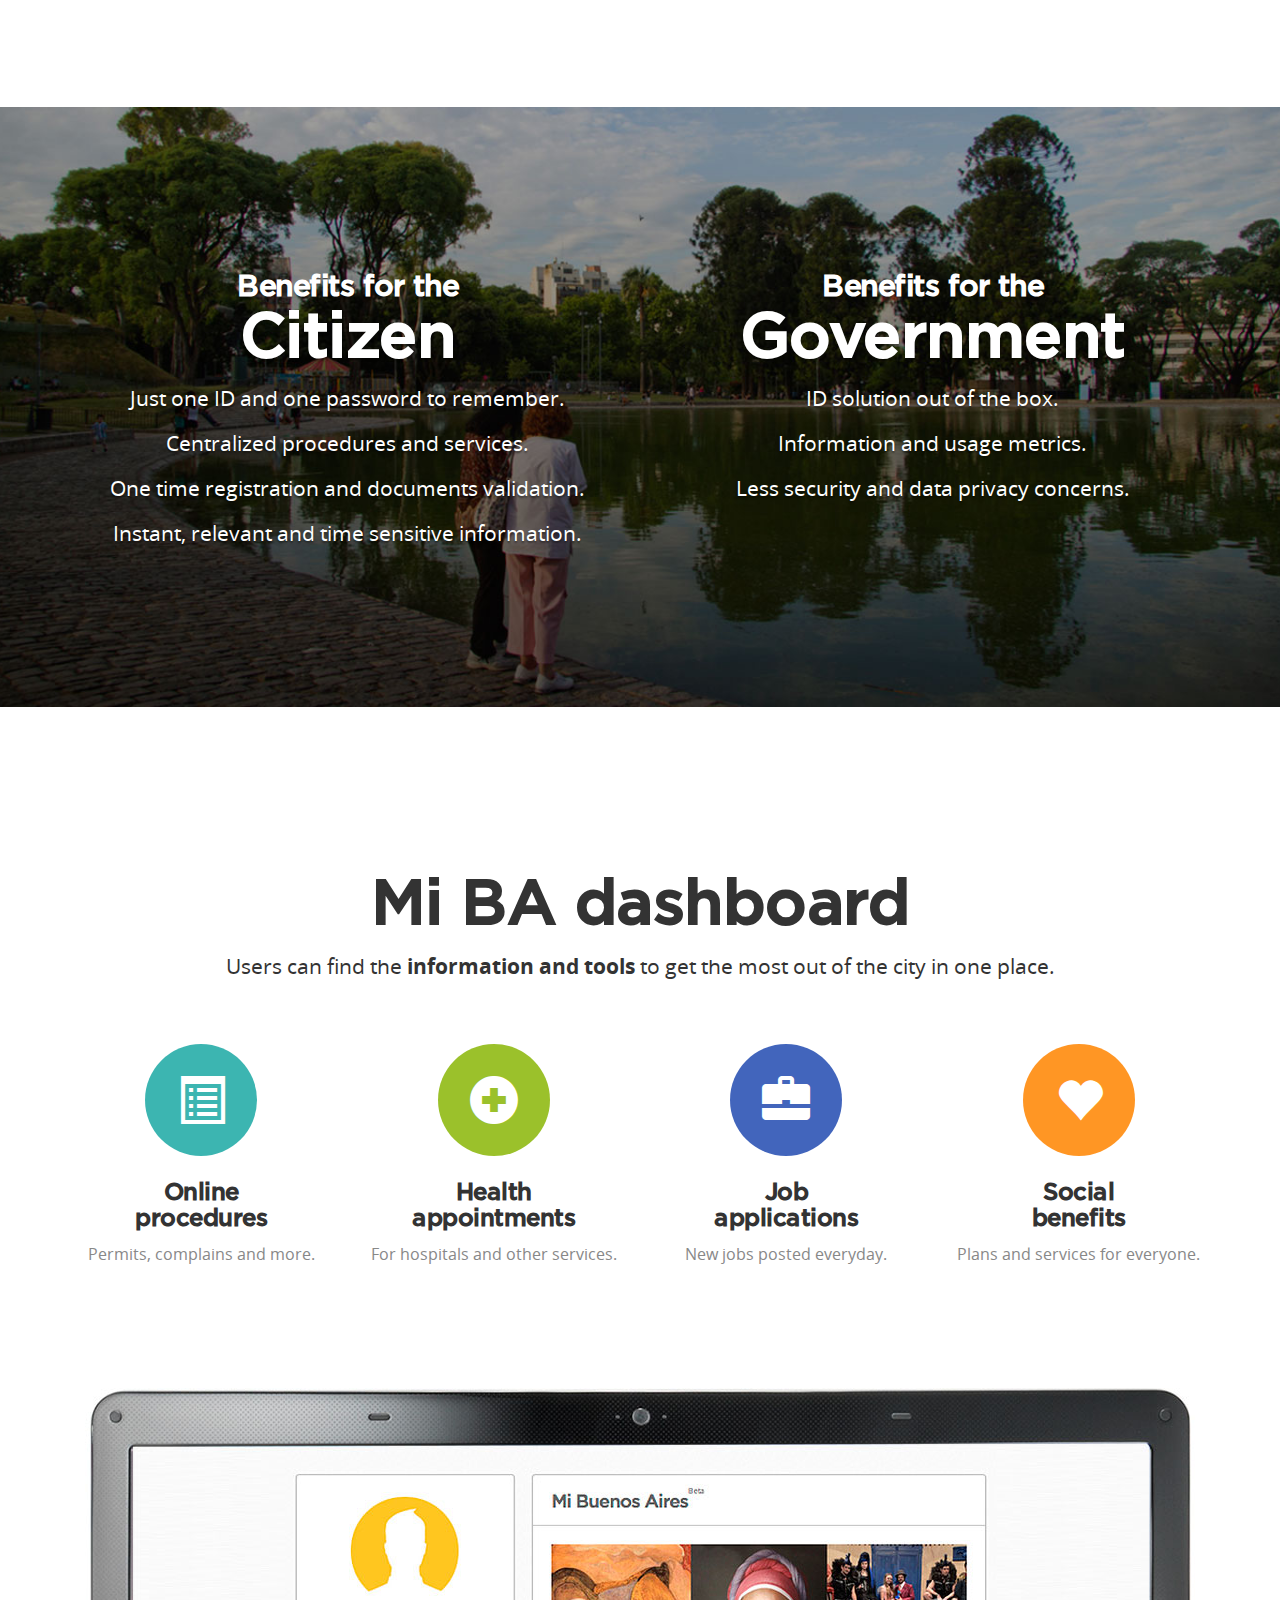
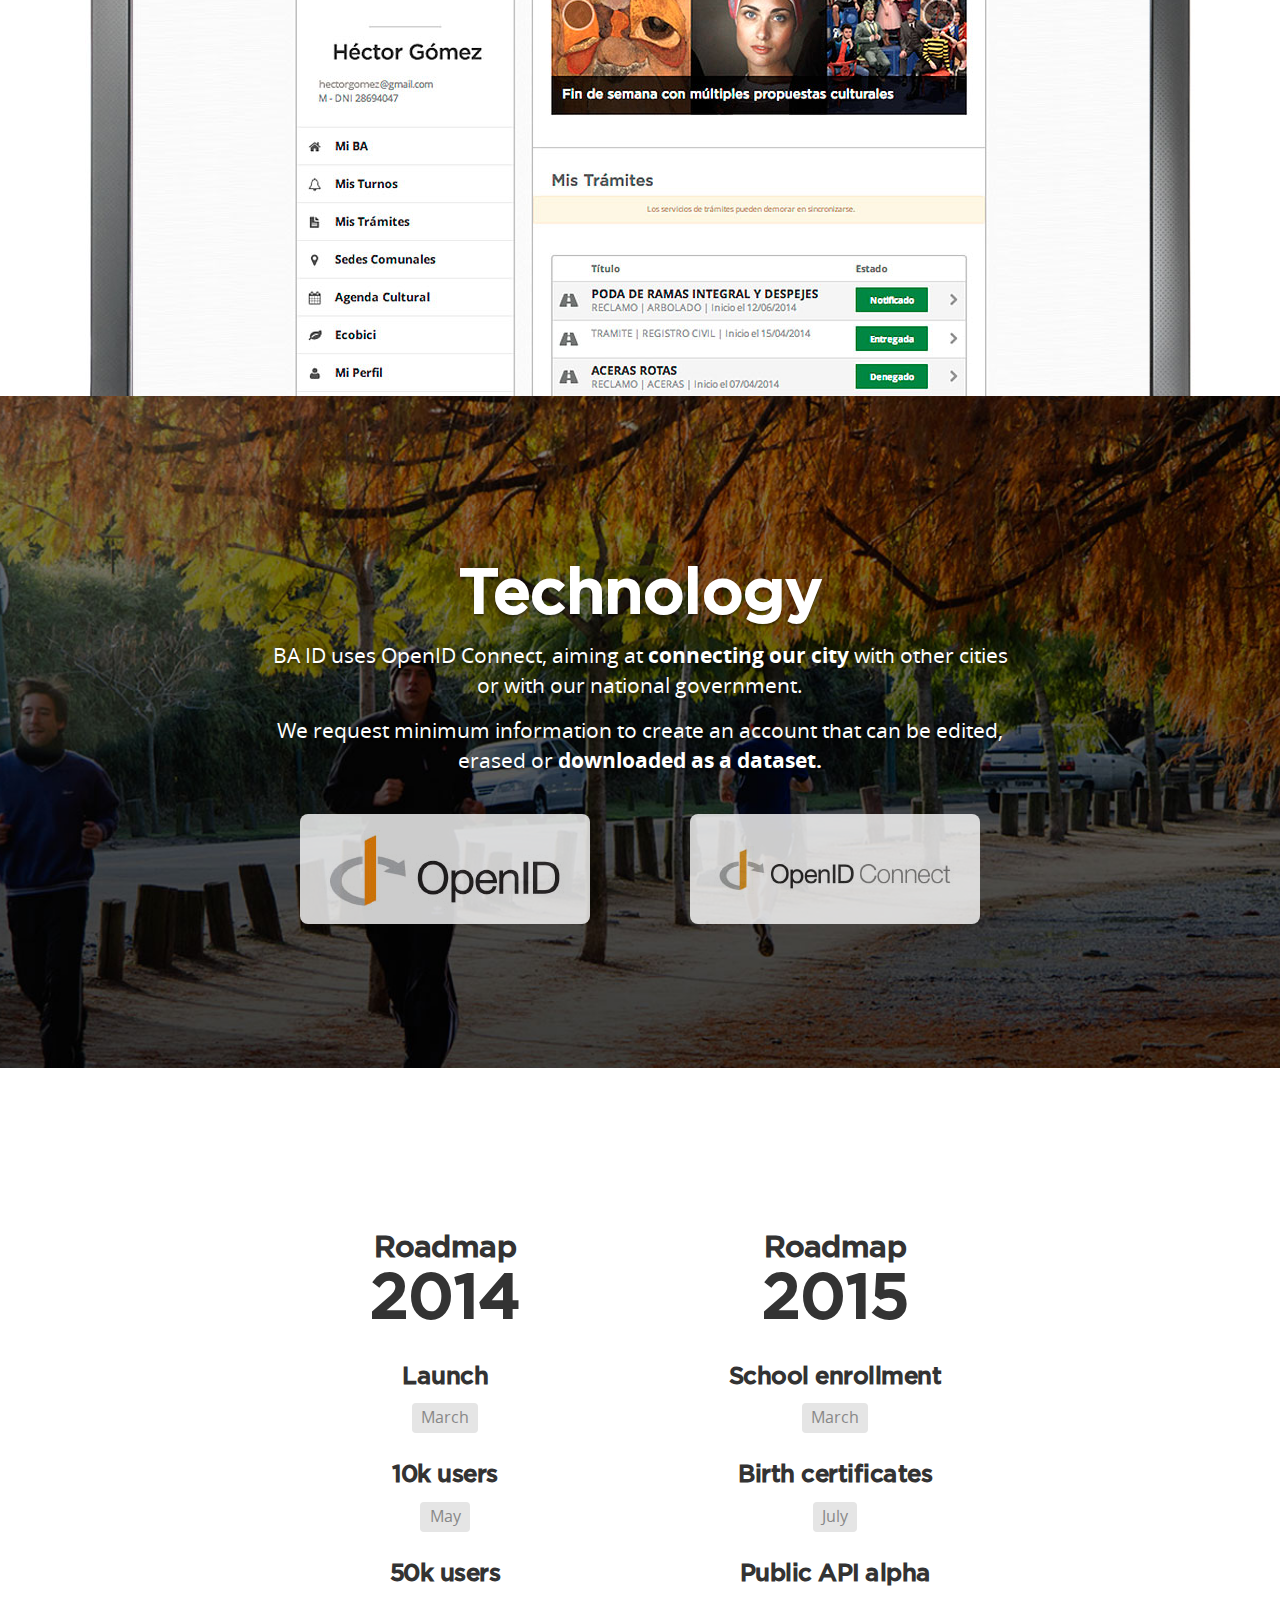
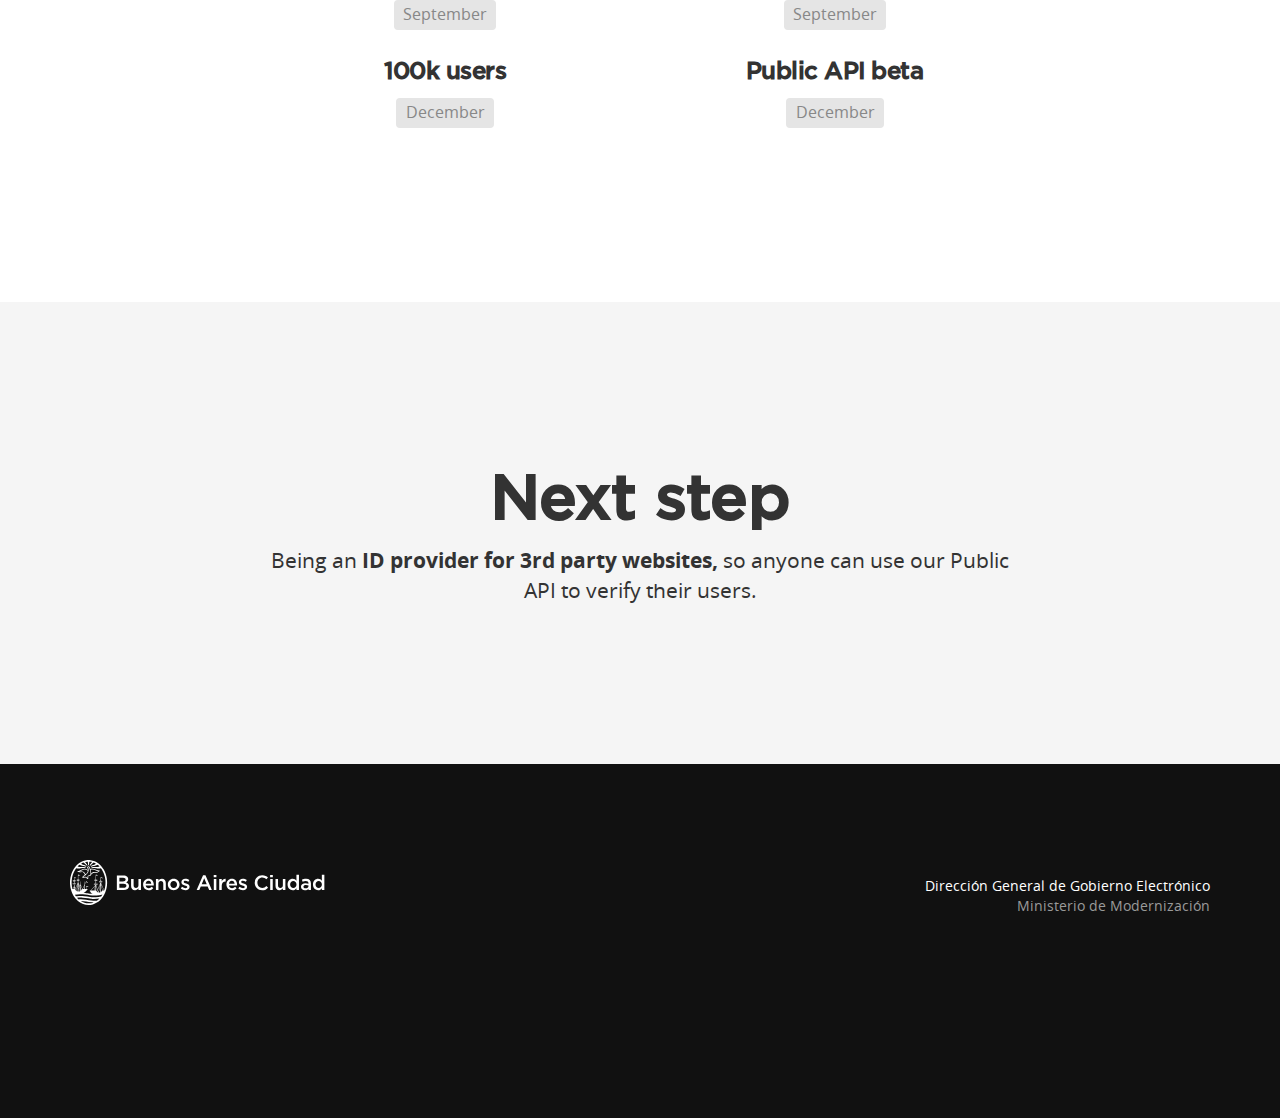
==== commit 024782e0: "charles bronson" ====
--- a/index.html
+++ b/index.html
@@ -186,12 +186,12 @@
         <div class="container">
           <div class="row charlie">
             <div class="col-md-3">
-              <h3 class="h1">Charlie</h3>
+              <h3 class="h1">Carlos</h3>
               <br />
               <img class="img-responsive" src="assets/col1.jpg" />
             </div>
             <div class="col-md-6">
-              <h3 class="h2">Multiple services,<br />multiple offices</h3>
+              <h3 class="h2">Multiple offices,<br />services and websites</h3>
               <br />
               <div class="middle">
                 <div class="bracket1"></div>
@@ -200,8 +200,8 @@
                   <p><span class="label label-blue">City map</span></p>
                   <h4>Taxi license</h4>
                   <p><span class="label label-warning">Taxi licenses office</span></p>
-                  <h4>License plate</h4>
-                  <p><span class="label label-pink">Tax collector</span></p>
+                  <h4>Vehicle tax</h4>
+                  <p><span class="label label-pink">Tax office</span></p>
                   <h4>Driver's license</h4>
                   <p><span class="label label-success">Driver’s licenses office</span></p>
                 </div>
@@ -212,6 +212,8 @@
                   <p><span class="label label-danger">Registry office</span></p>
                   <h4>Health coverage</h4>
                   <p><span class="label label-info">Health ministry</span></p>
+                  <h4>School enrollment</h4>
+                  <p><span class="label label-primary">Education ministry</span></p>
                 </div>
                 <div class="bracket2"></div>
               </div>
@@ -229,16 +231,16 @@
           <div class="row">
             <div class="col-md-6">
               <h2>Benefits for the<br /><span class="h1">Citizen</span></h2>
-              <p>Remember one ID and one password.</p>
+              <p>Just one ID and one password to remember.</p>
               <p>Centralized procedures and services.</p>
-              <p>Asking for documentation once.</p>
-              <p>Instant relevant and time sensitive information.</p>
+              <p>One time registration and documents validation.</p>
+              <p>Instant, relevant and time sensitive information.</p>
             </div>
             <div class="col-md-6">
               <h2>Benefits for the<br /><span class="h1">Government</span></h2>
               <p>ID solution out of the box.</p>
               <p>Information and usage metrics.</p>
-              <p>No more security and privacy concerns.</p>
+              <p>Less security and data privacy concerns.</p>
             </div>
           </div>
         </div>
@@ -248,7 +250,7 @@
           <div class="row">
             <div class="col-md-12">
               <h2 class="h1">Mi BA dashboard</h2>
-              <p>Users will find the <strong>information and tools</strong> to get the most of the city in one place.</p>
+              <p>Users can find the <strong>information and tools</strong> to get the most out of the city in one place.</p>
             </div>
           </div>
           <div class="row shortcut-row">
@@ -257,7 +259,7 @@
                 <span class="glyphicon glyphicon-list-alt"></span>
               </span>
               <h3>Online<br />procedures</h3>
-              <p>Permits, claims and more.</p>
+              <p>Permits, complains and more.</p>
             </div>
             <div class="col-md-3 col-sm-6 shortcut">
               <span class="bg-success-lt">
@@ -339,7 +341,7 @@
             <div class="col-md-4">
               <h2>Roadmap<br /><span class="h1">2015</span></h2>
               <div class="middle">
-                <h3>School registration</h3>
+                <h3>School enrollment</h3>
                 <p><span class="label label-default">March</span></p>
                 <h3>Birth certificates</h3>
                 <p><span class="label label-default">July</span></p>
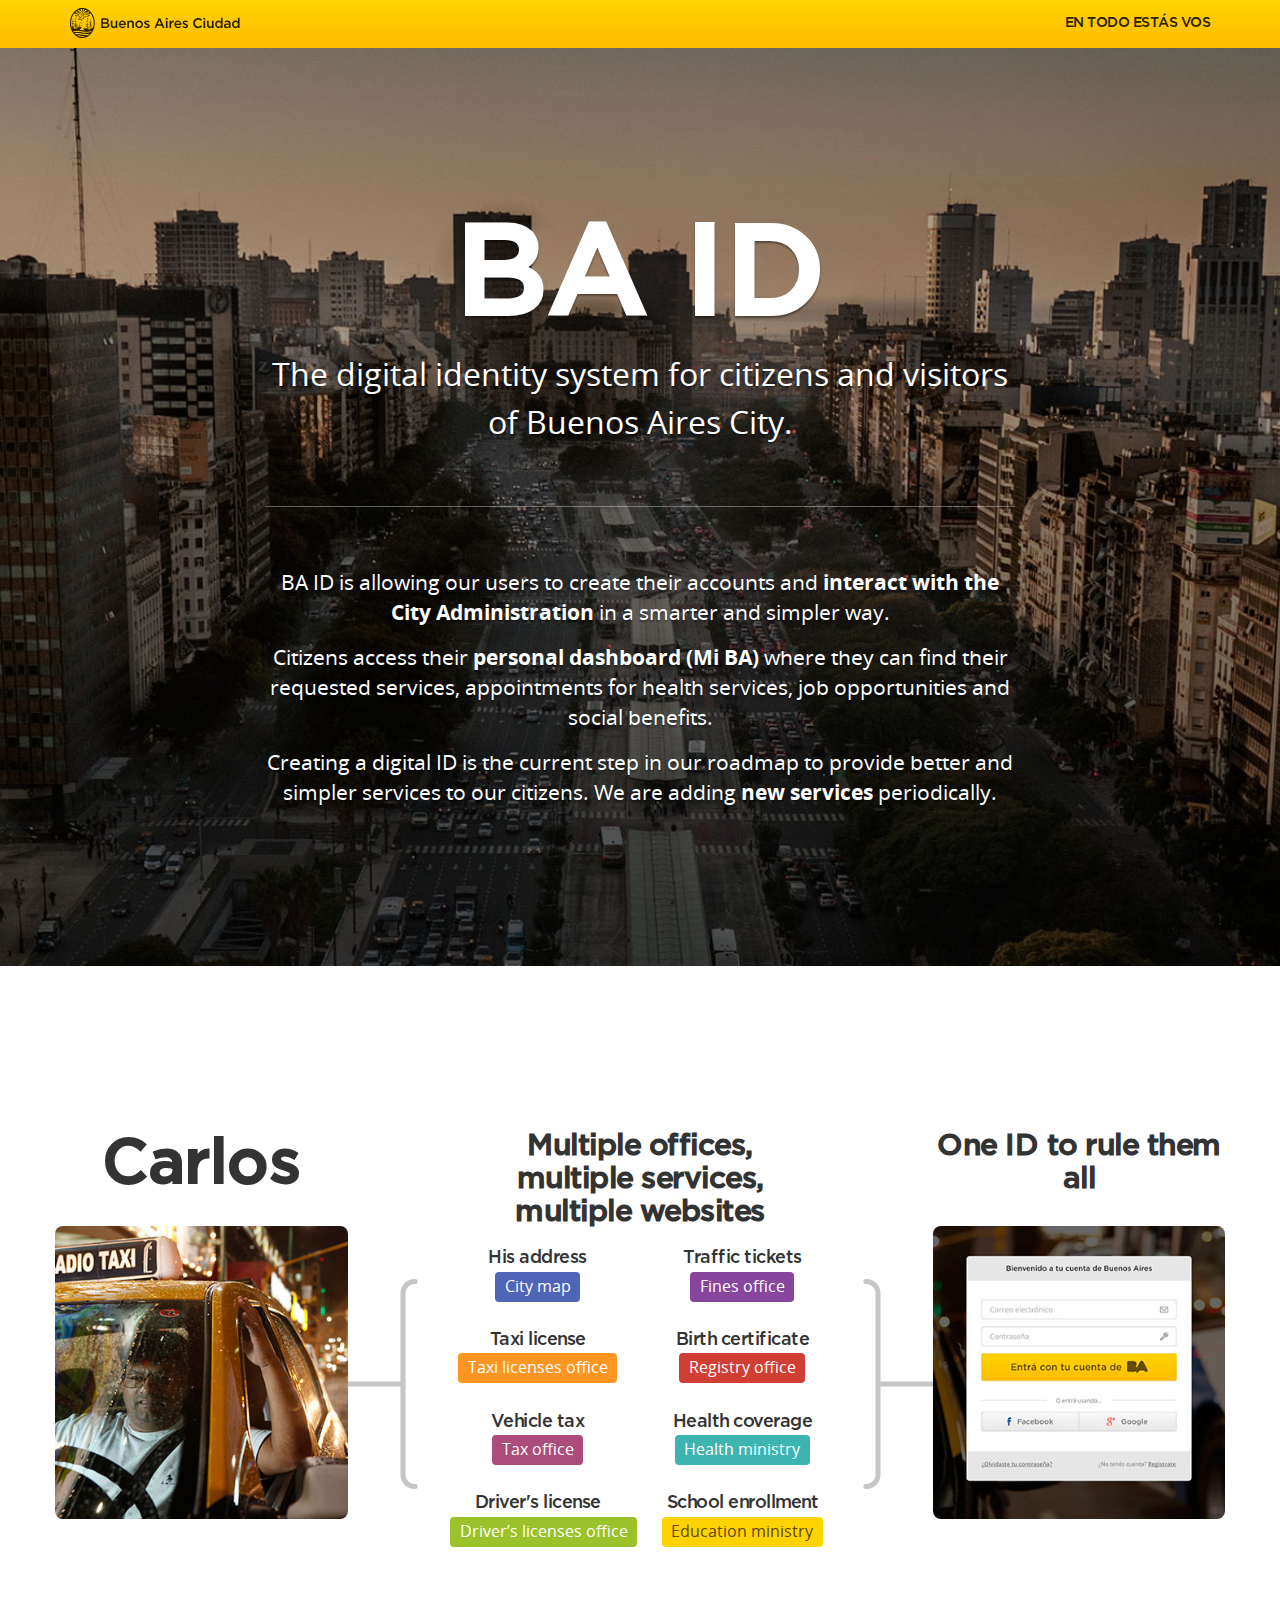
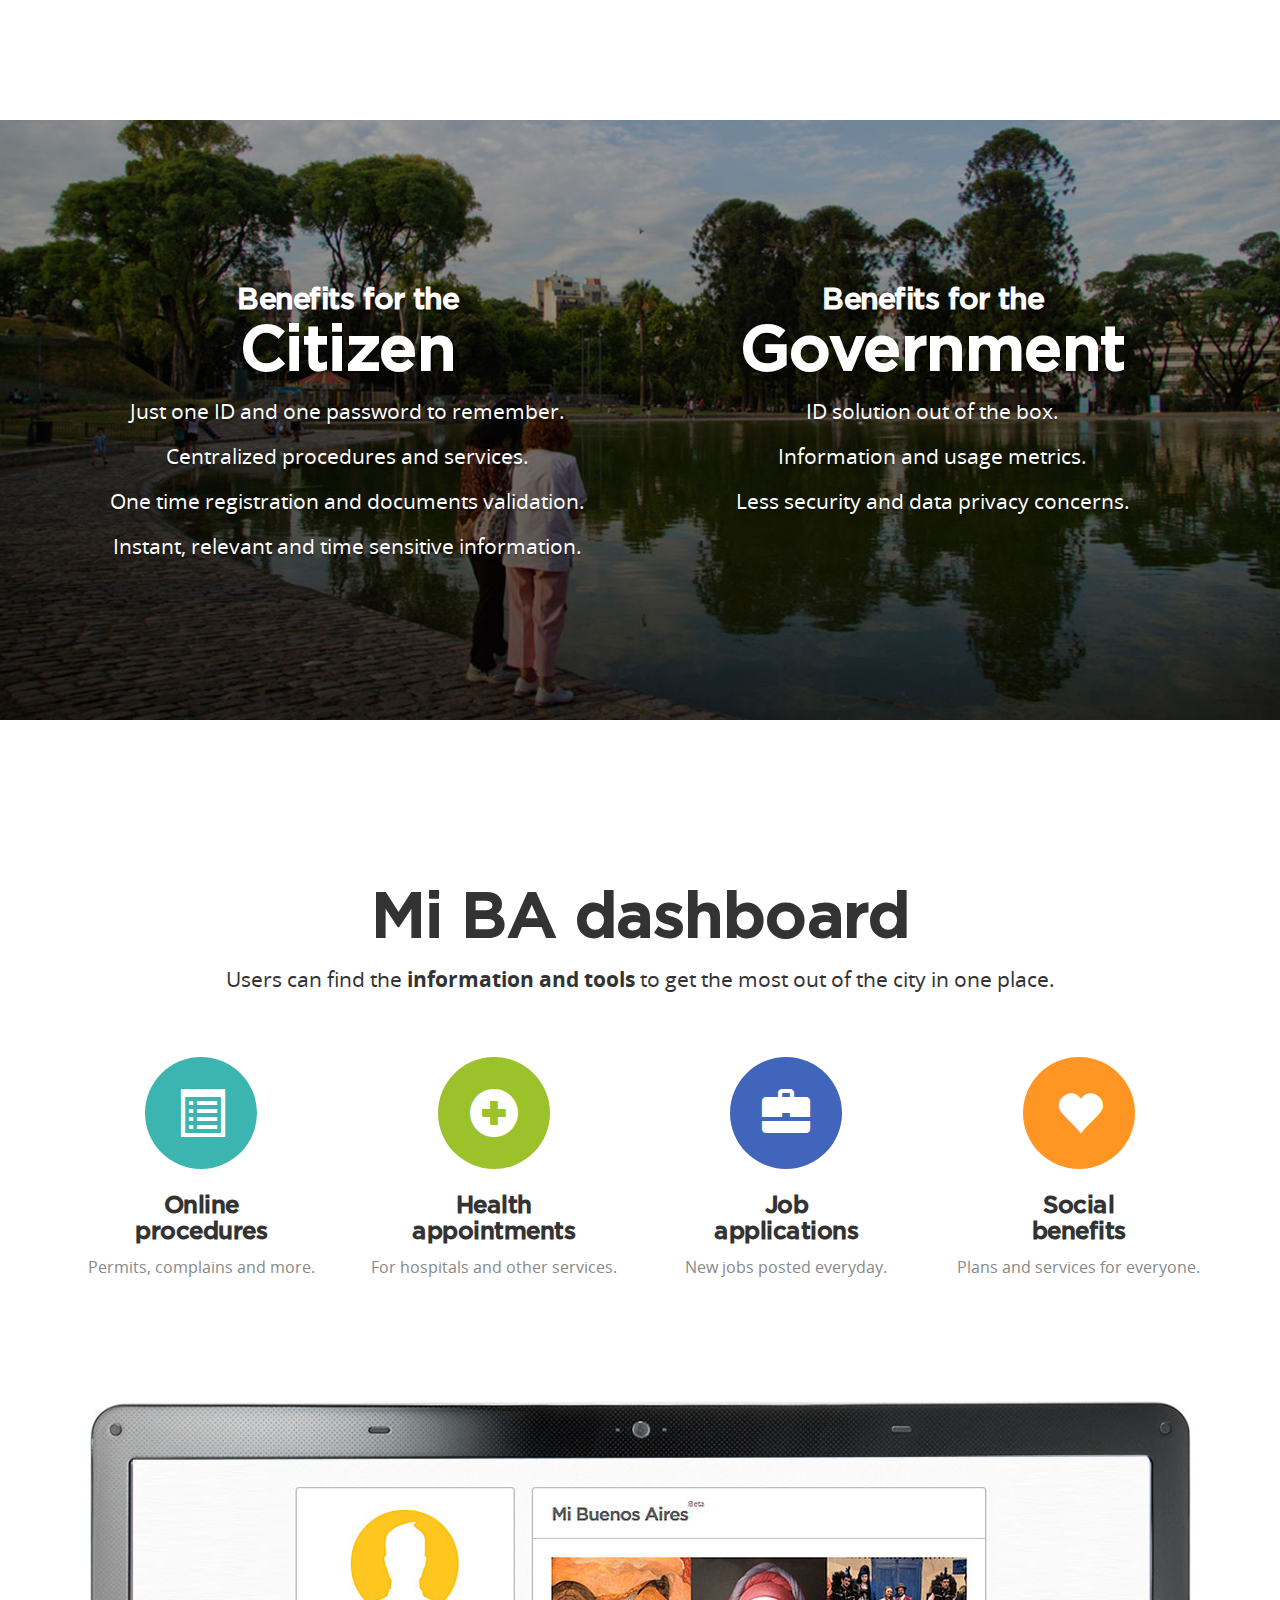
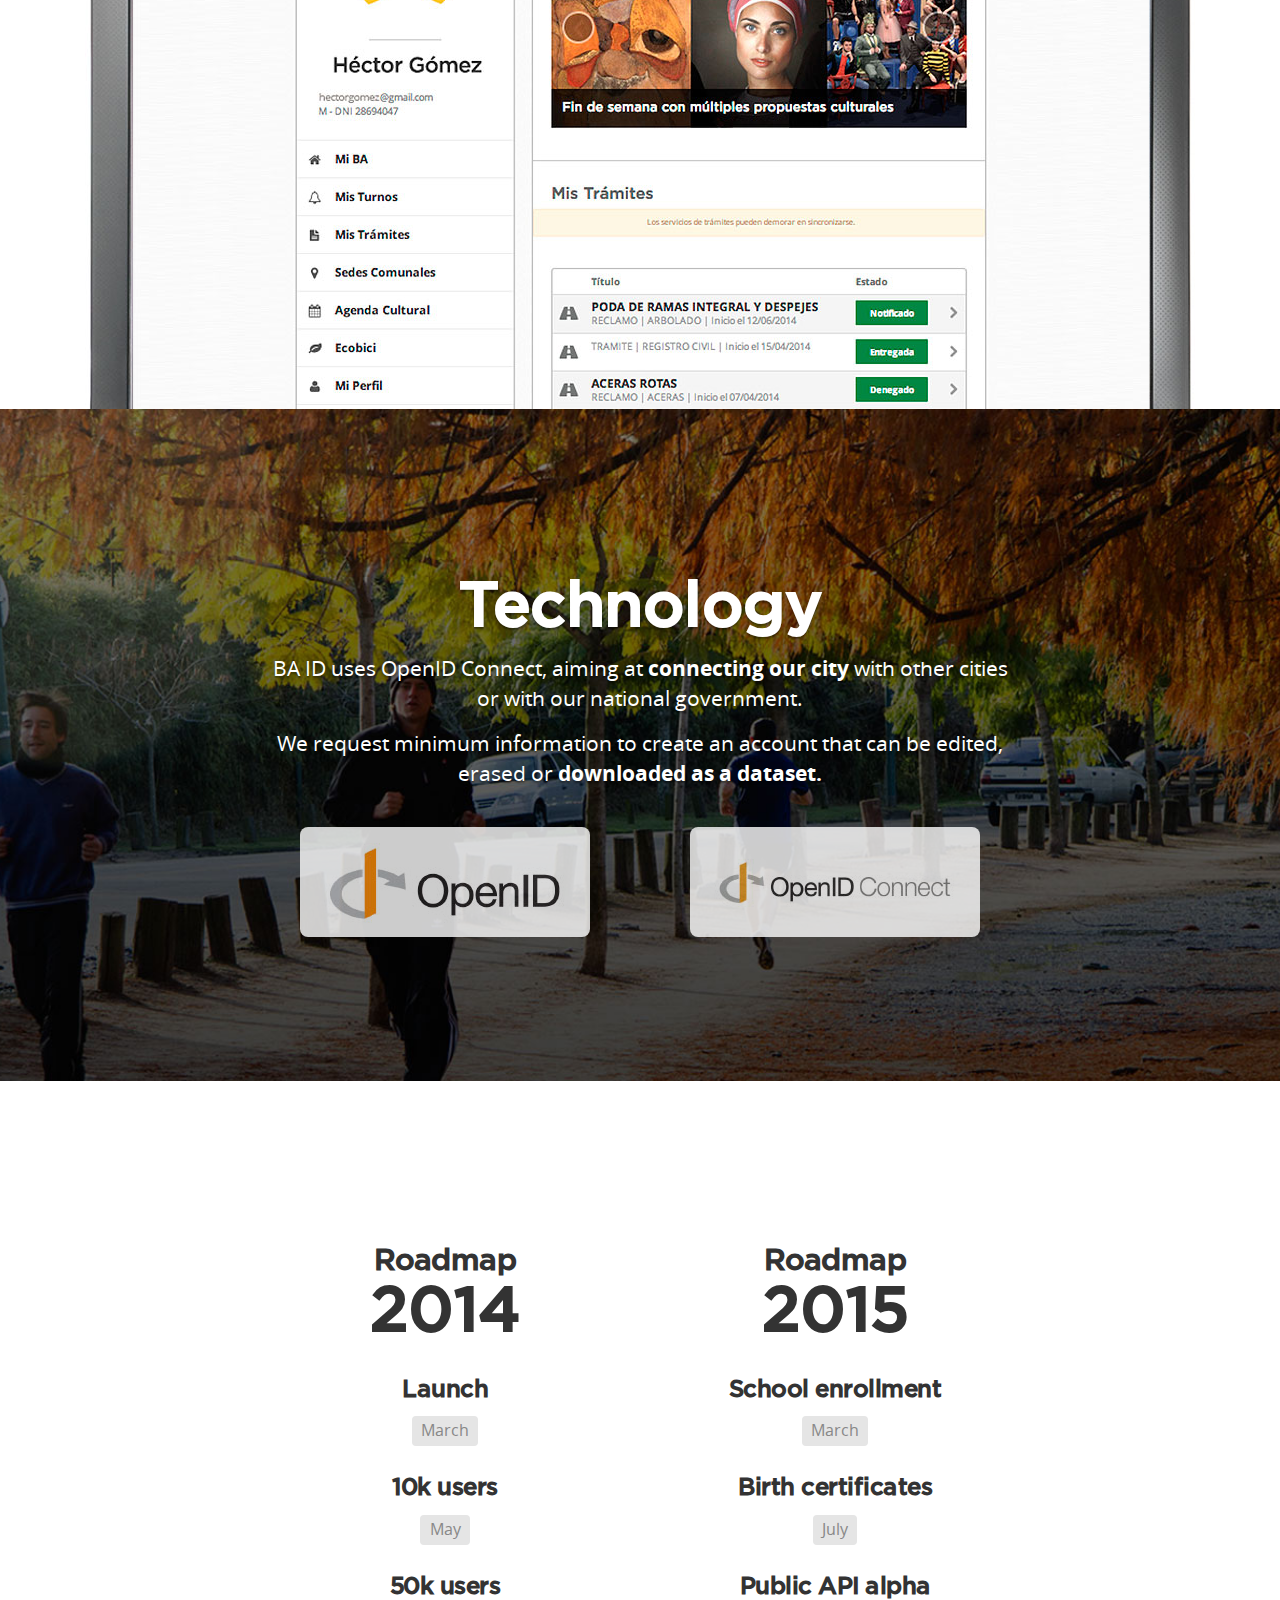
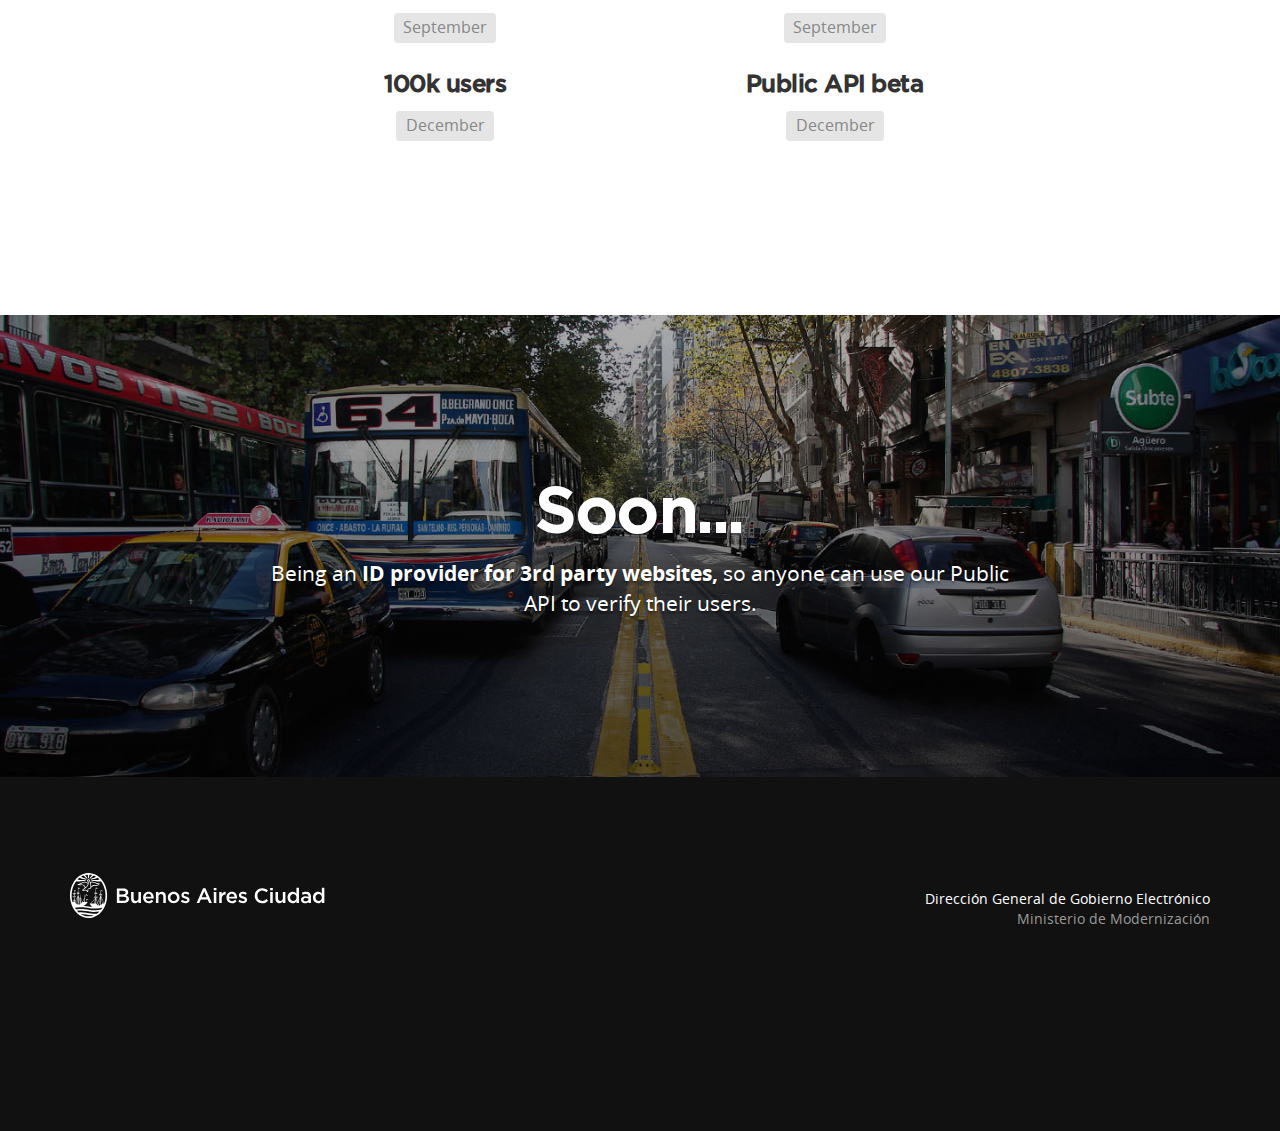
==== commit 0469e2e8: "foot, css" ====
--- a/index.html
+++ b/index.html
@@ -4,155 +4,17 @@
     <meta charset="utf-8">
     <meta http-equiv="X-UA-Compatible" content="IE=edge">
     <meta name="viewport" content="width=device-width, initial-scale=1">
-    <meta name="description" content="BA ID">
+    <meta name="description" content="The digital identity system for citizens and visitors of Buenos Aires City.">
     <meta name="author" content="Gobierno de la Ciudad de Buenos Aires">
     <title>BA ID</title>
     <link rel="shortcut icon" href="bastrap3/favicon.ico">
     <link rel="apple-touch-icon-precomposed" href="bastrap3/favicon-mobile.png">
     <link rel="stylesheet" href="bastrap3/bootstrap.min.css">
     <link rel="stylesheet" href="bastrap3/bastrap.css">
+    <link rel="stylesheet" href="assets/baid.css">
     <!--[if lt IE 9]>
       <script src="bastrap3/ba-modernizr.js"></script>
     <![endif]-->
-    <style type="text/css">
-      .main-container {
-        padding:0;
-      }
-      .jumbotron {
-        margin:0;
-      }
-      .jumbotron .container {
-        padding-top: 96px;
-        padding-bottom: 96px;
-      }
-      @media (max-width:480px) {
-        .jumbotron-top .container {
-          padding-top:0;
-        }
-      }
-      .jumbotron-top {
-        background-image:url(assets/header.jpg);
-      }
-      .jumbotron-benefits {
-        background-image:url(assets/header2.jpg);
-      }
-      .jumbotron-tech {
-        background-image:url(assets/header3.jpg);
-      }
-      .jumbotron-top h1 {
-        font-size:128px;
-        line-height:128px;
-      }
-      .jumbotron-top p.lead {
-        font-size:32px;
-        line-height:48px;
-      }
-      .jumbotron-top hr {
-        margin:60px 0;
-        opacity:.4;
-      }
-      .charlie .col-md-3,
-      .charlie .col-md-6 {
-        padding:0;
-      }
-      .charlie img {
-        border-radius: 8px;
-        margin:0 auto;
-        position:relative;
-        z-index:1;
-      }
-      .charlie .h1 {
-        margin-bottom:7px;
-      }
-      .middle {
-        width:100%;
-        padding:0 15%;
-        overflow:auto;
-        /*text-align:left;*/
-      }
-      .middle h4 {
-        margin-bottom:0;
-      }
-      .middle p {
-        margin-bottom:32px;
-      }
-      .bracket1,
-      .bracket2 {
-        width: 80px;
-        height: 290px;
-        position: absolute;
-      }
-      .bracket1 {
-        left: -10px;
-        background: url(assets/bracket1.png) no-repeat center center;
-      }
-      .bracket2 {
-        right: -10px;
-        background: url(assets/bracket2.png) no-repeat center center;
-      }
-      @media (max-width:992px) {
-        .bracket1,
-        .bracket2 {
-          display:none;
-        }
-        .charlie .col-md-3,
-        .charlie .col-md-6,
-        .jumbotron-benefits .col-md-6 {
-          margin-bottom:60px;
-        }
-      }
-      .jumbotron-dashboard,
-      .jumbotron-dashboard .container {
-        padding-bottom:0;
-      }
-      .shortcut-row {
-        margin-top:24px;
-        margin-bottom:96px;
-      }
-      .shortcut-row p {
-        font-size:16px;
-      }
-      .shortcut {
-        background:transparent !important;
-      }
-      .jumbotron-tech img {
-        border-radius:8px;
-        opacity:.8;
-        margin-top:24px;
-      }
-      .footer {
-        padding:96px 0 192px 0;
-      }
-      .bg-primary {
-        background-color: #fffcea;
-        color: #5f4600;
-      }
-      .bg-success {
-        background-color: #f6faeb;
-        color: #456225;
-      }
-      .bg-info {
-        background-color: #edf8f8;
-        color: #0d605c;
-      }
-      .bg-warning {
-        background-color: #fff5eb;
-        color: #844c26;
-      }
-      .bg-danger {
-        background-color: #faedec;
-        color: #6a2121;
-      }
-      .label-blue {
-        background-color:#4f65b7;
-      }
-      .label-pink {
-        background-color:#ac4c7b;
-      }
-      .label-violet {
-        background-color:#88459e;
-      }
-    </style>
   </head>
   <body>
     <header class="navbar navbar-primary navbar-top">
@@ -177,7 +39,7 @@
               <hr />
               <p>BA ID is allowing our users to create their accounts and <strong>interact with the City Administration</strong> in a smarter and simpler way.</p>
               <p>Citizens access their <strong>personal dashboard (Mi BA)</strong> where they can find their requested services, appointments for health services, job opportunities and social benefits.</p>
-              <p>Creating a digital ID is the current step in our roadmap to provide better and simple services to our citizens. We are adding <strong>new services</strong> periodically.</p>
+              <p>Creating a digital ID is the current step in our roadmap to provide better and simpler services to our citizens. We are adding <strong>new services</strong> periodically.</p>
             </div>
           </div>
         </div>
@@ -191,8 +53,7 @@
               <img class="img-responsive" src="assets/col1.jpg" />
             </div>
             <div class="col-md-6">
-              <h3 class="h2">Multiple offices,<br />services and websites</h3>
-              <br />
+              <h3 class="h2">Multiple offices,<br />multiple services,<br />multiple websites</h3>
               <div class="middle">
                 <div class="bracket1"></div>
                 <div class="col-sm-6">
@@ -354,11 +215,11 @@
         </div>
       </div>
     </div>
-    <div class="jumbotron">
+    <div class="jumbotron jumbotron-main jumbotron-foot">
       <div class="container">
         <div class="row">
           <div class="col-md-8 col-md-offset-2">
-            <h2 class="h1">Next step</h2>
+            <h2 class="h1">Soon...</h2>
             <p>Being an <strong>ID provider for 3rd party websites,</strong> so anyone can use our Public API to verify their users.</strong></p>
 
           </div>
@@ -383,5 +244,13 @@
         </div>
       </div>
     </footer>
+    <script>
+     (function(i,s,o,g,r,a,m){i['GoogleAnalyticsObject']=r;i[r]=i[r]||function(){
+     (i[r].q=i[r].q||[]).push(arguments)},i[r].l=1*new Date();a=s.createElement(o),
+     m=s.getElementsByTagName(o)[0];a.async=1;a.src=g;m.parentNode.insertBefore(a,m)
+     })(window,document,'script','//www.google-analytics.com/analytics.js','ga');
+     ga('create', 'UA-10722425-1', 'auto');
+     ga('send', 'pageview');
+    </script>
   </body>
 </html>--- a/assets/baid.css
+++ b/assets/baid.css
@@ -0,0 +1,140 @@
+.main-container {
+  padding:0;
+}
+.jumbotron {
+  margin:0;
+}
+.jumbotron .container {
+  padding-top: 96px;
+  padding-bottom: 96px;
+}
+@media (max-width:480px) {
+  .jumbotron-top .container {
+    padding-top:0;
+  }
+}
+.jumbotron-top {
+  background-image:url(header.jpg);
+}
+.jumbotron-benefits {
+  background-image:url(header2.jpg);
+}
+.jumbotron-tech {
+  background-image:url(header3.jpg);
+}
+.jumbotron-foot {
+  background-image:url(header4.jpg);
+}
+.jumbotron-top h1 {
+  font-size:128px;
+  line-height:128px;
+}
+.jumbotron-top p.lead {
+  font-size:32px;
+  line-height:48px;
+}
+.jumbotron-top hr {
+  margin:60px 0;
+  opacity:.4;
+}
+.charlie .col-md-3,
+.charlie .col-md-6 {
+  padding:0;
+}
+.charlie img {
+  border-radius: 8px;
+  margin:0 auto;
+  position:relative;
+  z-index:1;
+}
+.charlie .h1 {
+  margin-bottom:7px;
+}
+.middle {
+  width:100%;
+  padding:0 15%;
+  overflow:auto;
+  /*text-align:left;*/
+}
+.middle h4 {
+  margin-bottom:0;
+}
+.middle p {
+  margin-bottom:32px;
+}
+.bracket1,
+.bracket2 {
+  width: 80px;
+  height: 290px;
+  position: absolute;
+}
+.bracket1 {
+  left: -10px;
+  background: url(bracket1.png) no-repeat center center;
+}
+.bracket2 {
+  right: -10px;
+  background: url(bracket2.png) no-repeat center center;
+}
+@media (max-width:992px) {
+  .bracket1,
+  .bracket2 {
+    display:none;
+  }
+  .charlie .col-md-3,
+  .charlie .col-md-6,
+  .jumbotron-benefits .col-md-6 {
+    margin-bottom:60px;
+  }
+}
+.jumbotron-dashboard,
+.jumbotron-dashboard .container {
+  padding-bottom:0;
+}
+.shortcut-row {
+  margin-top:24px;
+  margin-bottom:96px;
+}
+.shortcut-row p {
+  font-size:16px;
+}
+.shortcut {
+  background:transparent !important;
+}
+.jumbotron-tech img {
+  border-radius:8px;
+  opacity:.8;
+  margin-top:24px;
+}
+.footer {
+  padding:96px 0 192px 0;
+}
+.bg-primary {
+  background-color: #fffcea;
+  color: #5f4600;
+}
+.bg-success {
+  background-color: #f6faeb;
+  color: #456225;
+}
+.bg-info {
+  background-color: #edf8f8;
+  color: #0d605c;
+}
+.bg-warning {
+  background-color: #fff5eb;
+  color: #844c26;
+}
+.bg-danger {
+  background-color: #faedec;
+  color: #6a2121;
+}
+.label-blue {
+  background-color:#4f65b7;
+}
+.label-pink {
+  background-color:#ac4c7b;
+}
+.label-violet {
+  background-color:#88459e;
+}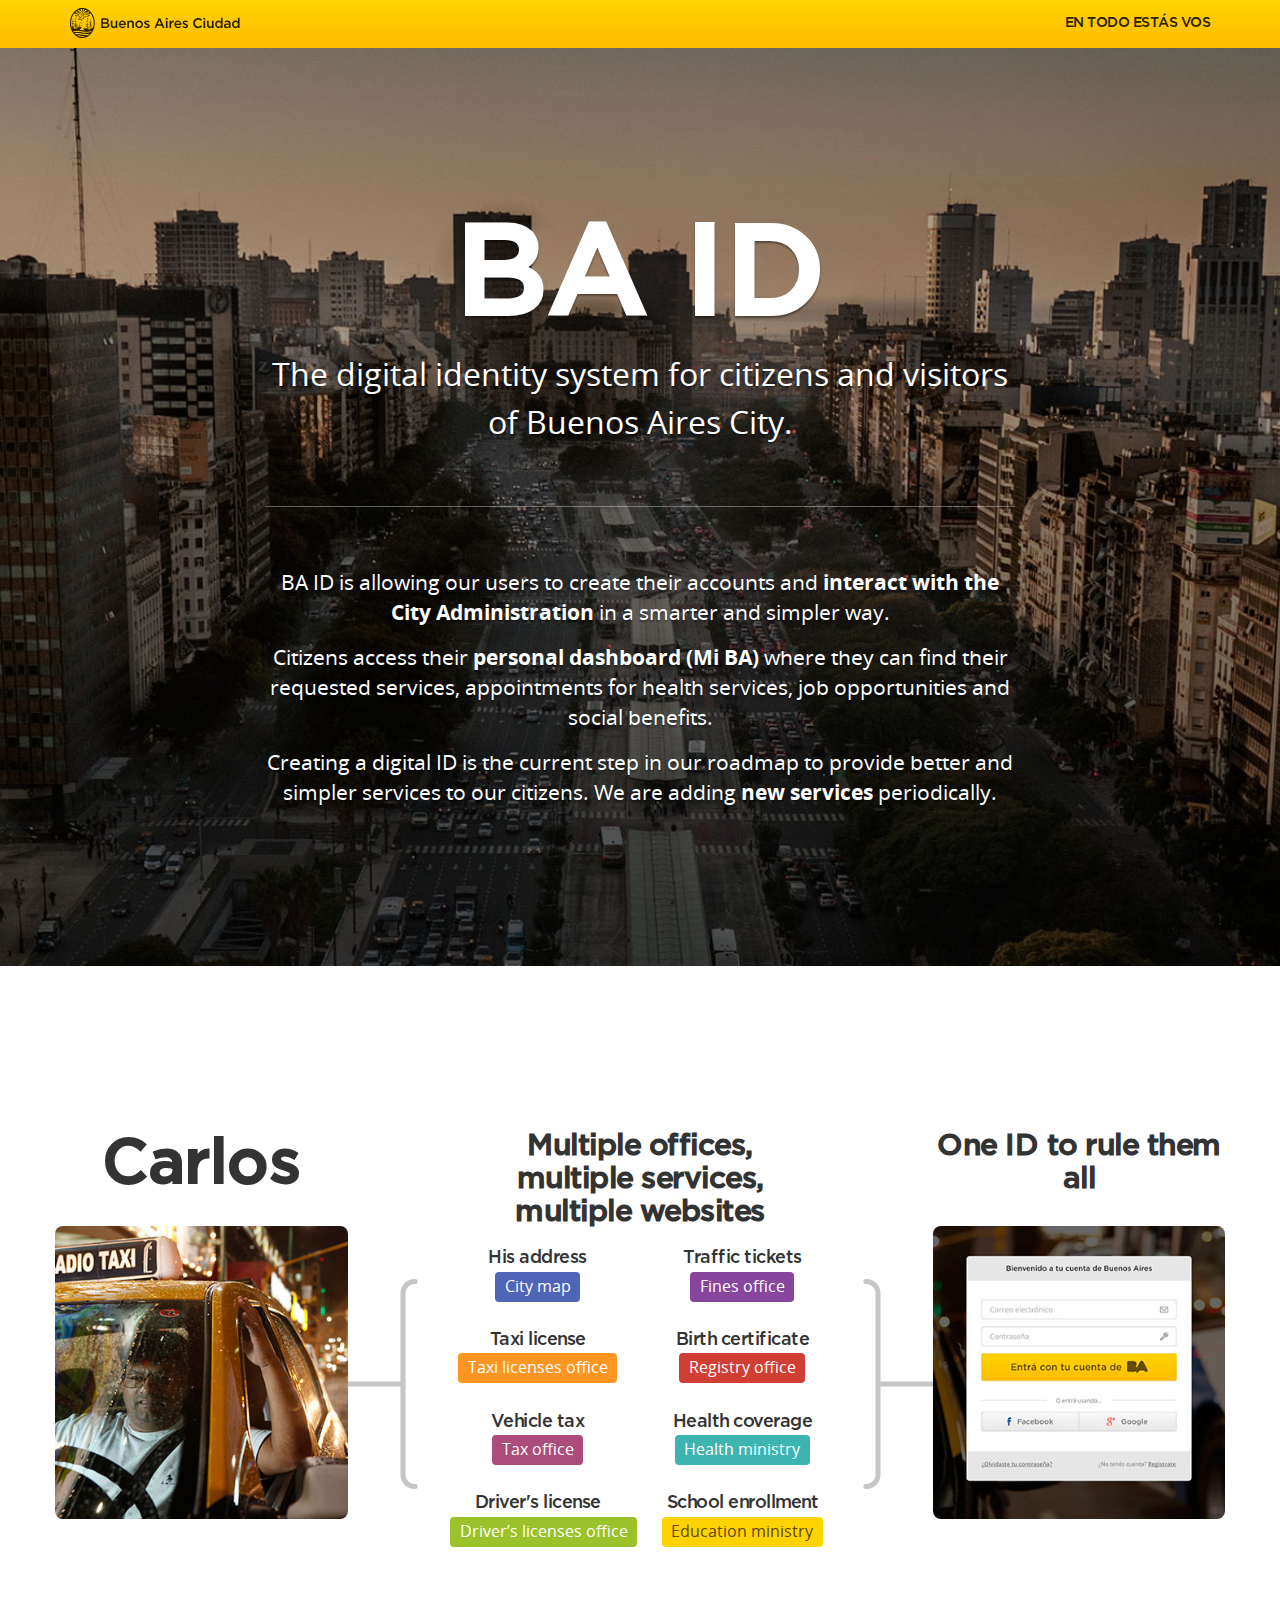
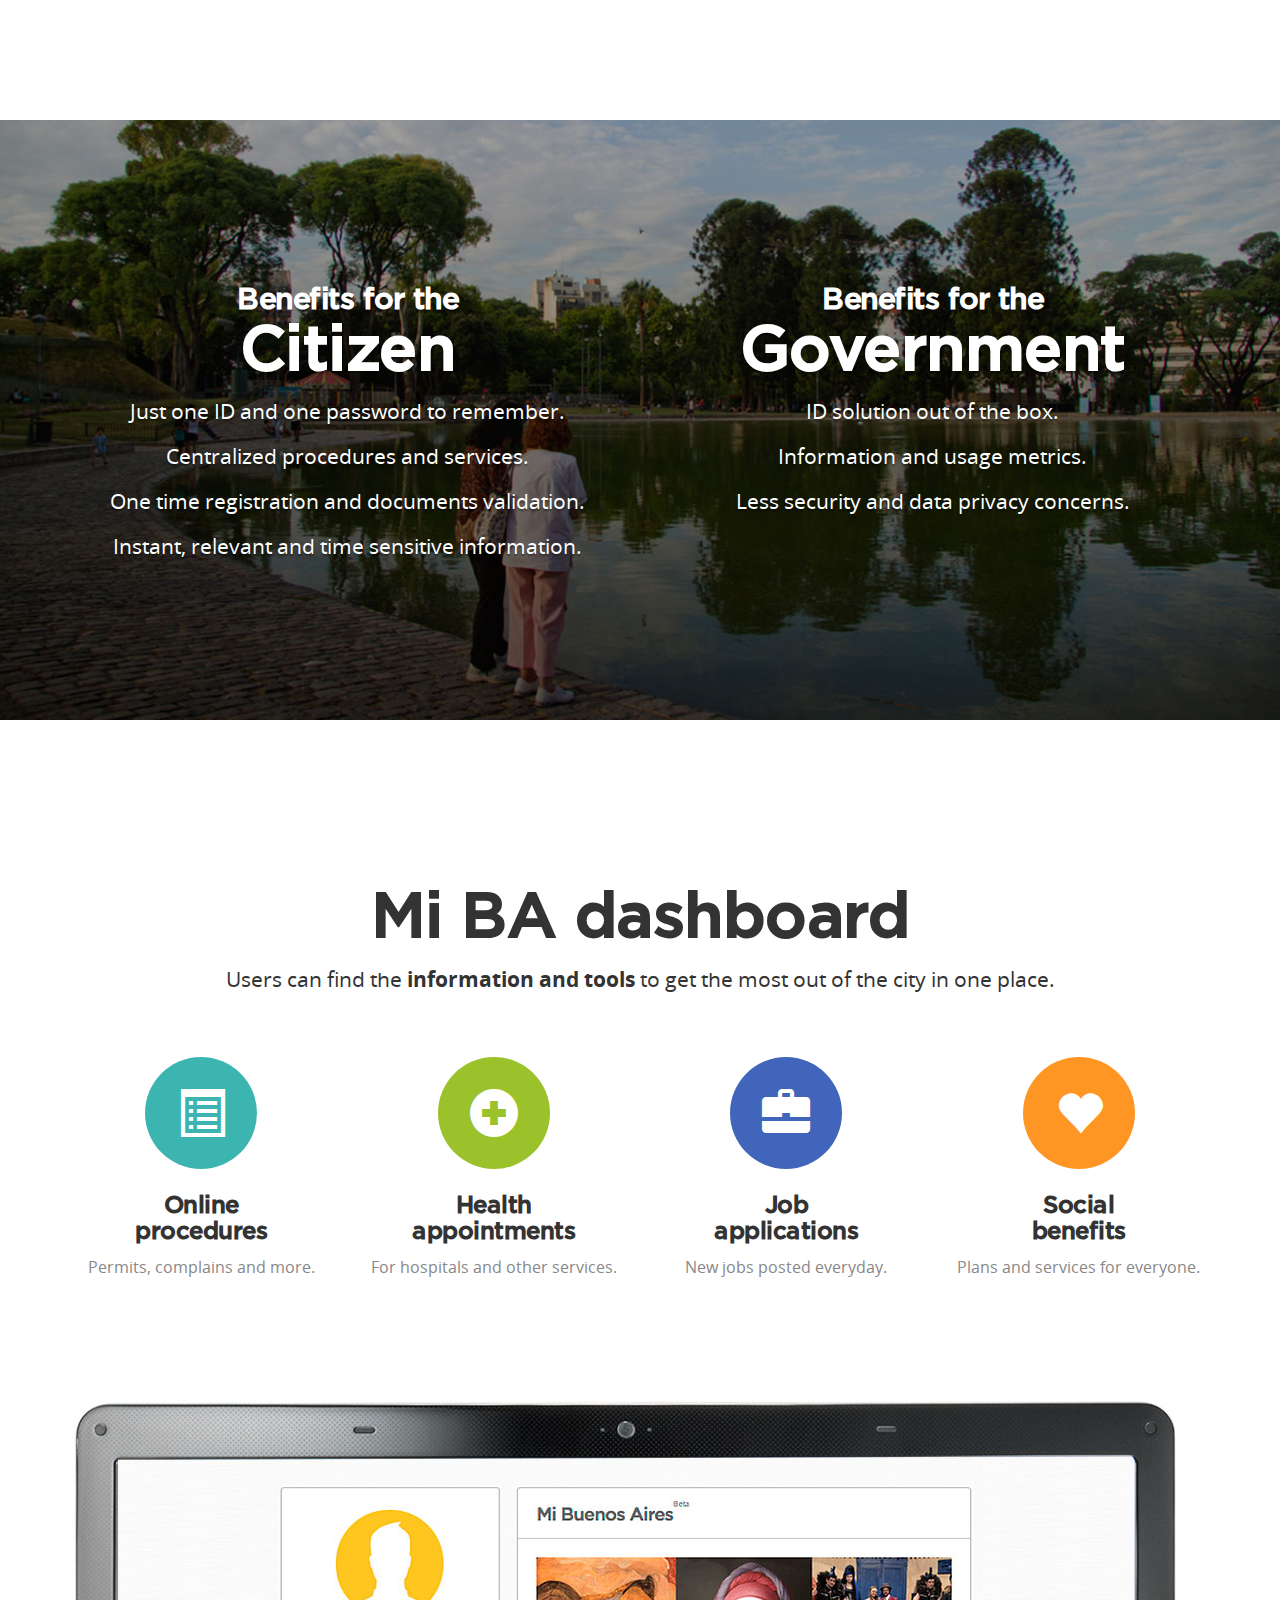
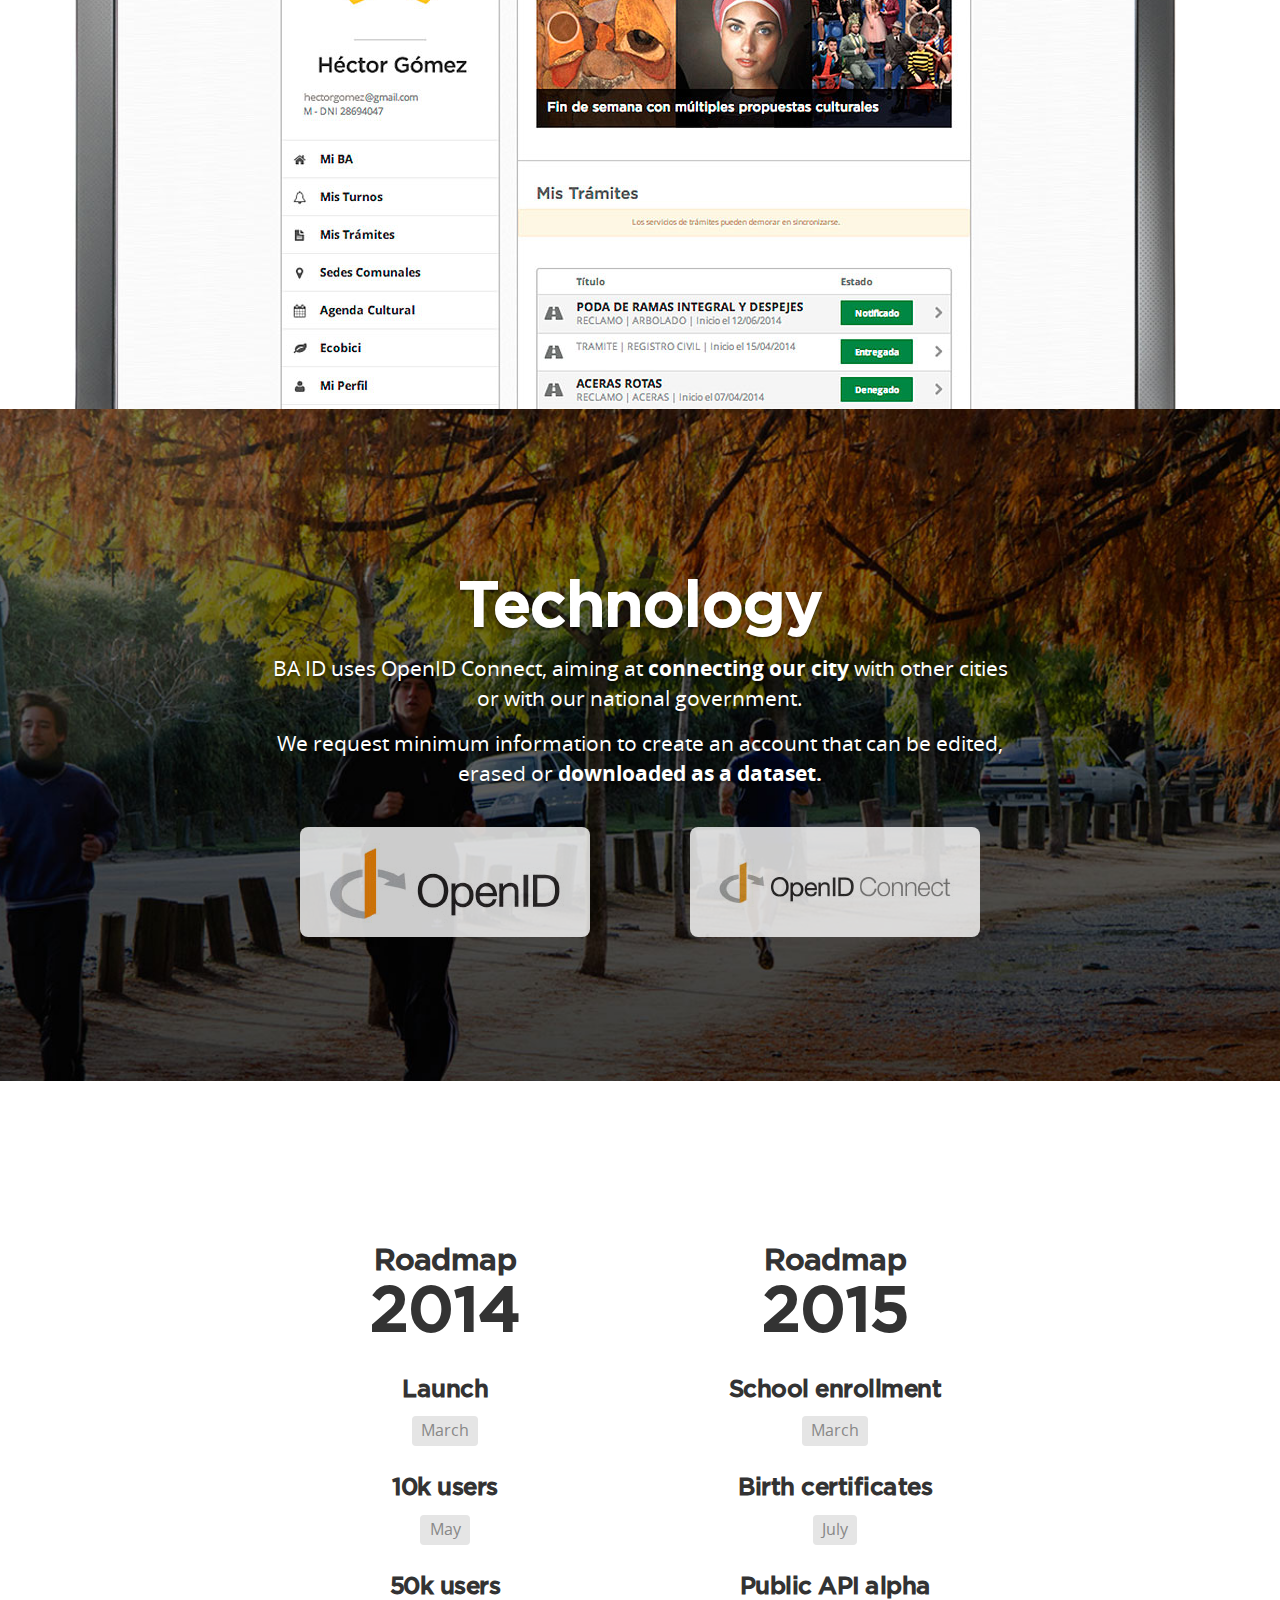
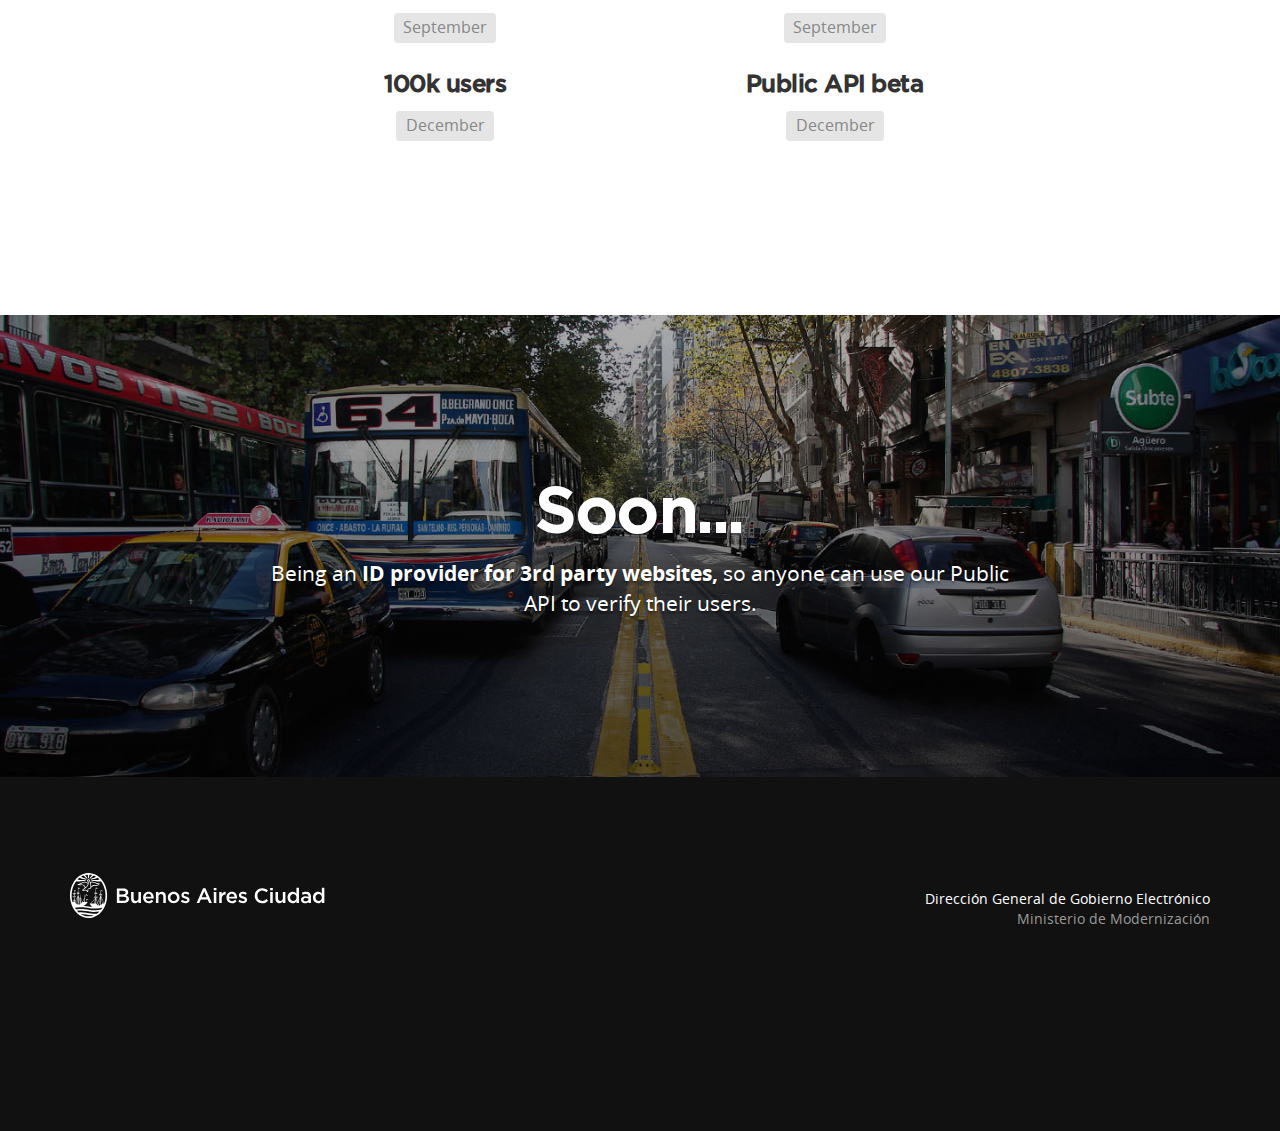
==== commit cdea61f9: "imgresponsive" ====
--- a/index.html
+++ b/index.html
@@ -146,7 +146,7 @@
           </div>
           <div class="row">
             <div class="col-md-12">
-              <img src="assets/laptop.jpg" />
+              <img class="img-responsive" src="assets/laptop.jpg" />
             </div>
           </div>
         </div>
--- a/assets/baid.css
+++ b/assets/baid.css
@@ -12,6 +12,9 @@
   .jumbotron-top .container {
     padding-top:0;
   }
+}
+.jumbotron-main {
+  background-color:#666;
 }
 .jumbotron-top {
   background-image:url(header.jpg);
